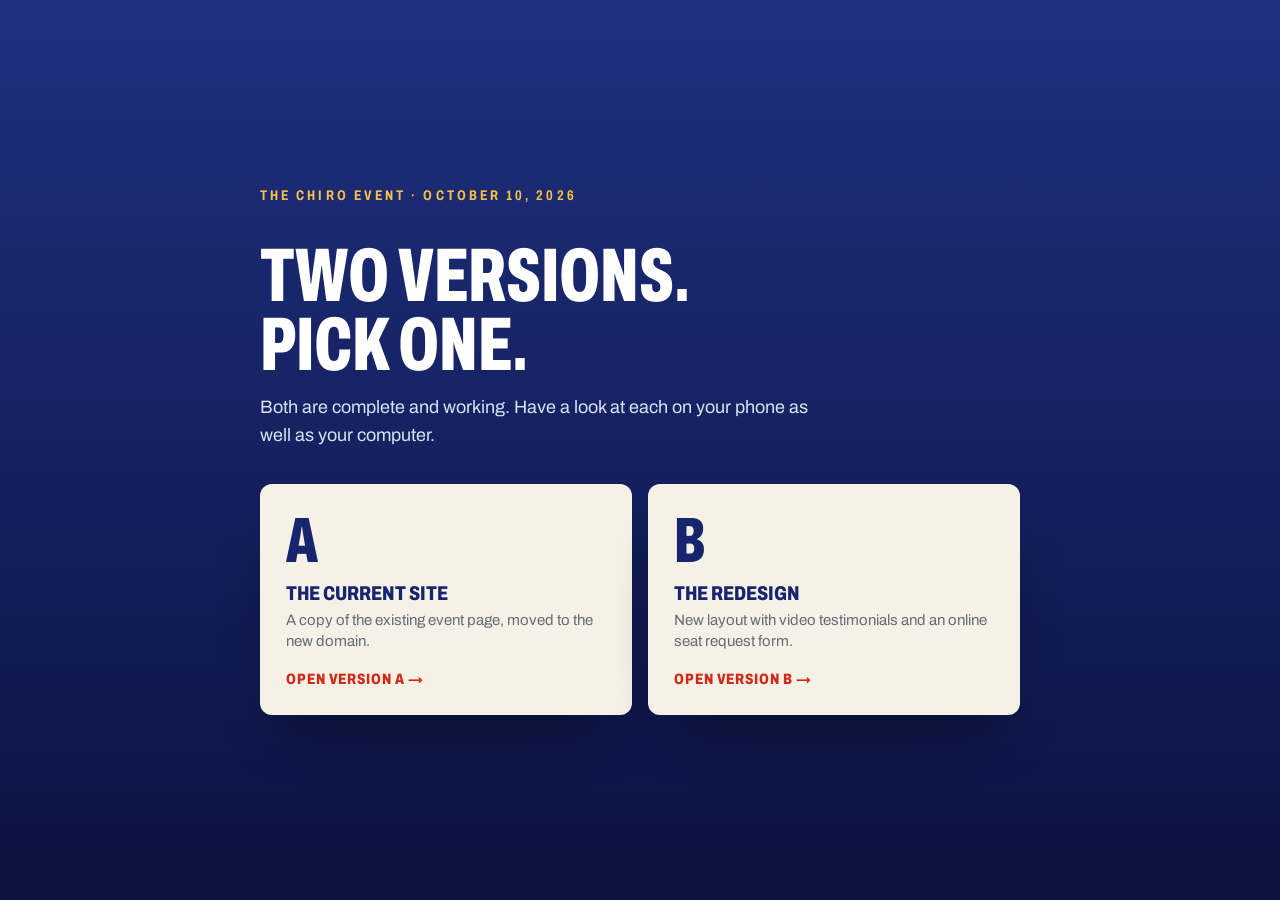
==== index.html @ ccac3042 "Add two review versions of The Chiro Event site a/ is a copy of the original event page, b/ is the r" ====
<!DOCTYPE html>
<html lang="en">
<head>
<meta charset="utf-8">
<meta name="viewport" content="width=device-width, initial-scale=1">
<meta name="robots" content="noindex, nofollow">
<title>The Chiro Event | Site review</title>
<link rel="icon" type="image/png" href="b/assets/favicon.png">
<link href="https://fonts.googleapis.com/css2?family=Archivo:wdth,wght@62..125,400..900&display=swap" rel="stylesheet">
<style>
*{box-sizing:border-box}
body{margin:0;min-height:100vh;display:flex;align-items:center;justify-content:center;padding:32px 20px;background:linear-gradient(180deg,#1E3080,#0C1240);color:#fff;font-family:"Archivo",Arial,sans-serif}
.box{width:100%;max-width:760px}
.k{font-stretch:75%;font-weight:700;font-size:14px;letter-spacing:.22em;text-transform:uppercase;color:#F7C244}
h1{font-stretch:62%;font-weight:800;font-size:clamp(44px,8vw,76px);text-transform:uppercase;line-height:.92;margin:14px 0 14px}
p{color:#D9E1F2;font-size:18px;line-height:1.55;margin:0 0 34px;max-width:560px}
.grid{display:grid;gap:16px;grid-template-columns:1fr}
@media (min-width:620px){.grid{grid-template-columns:1fr 1fr}}
a{display:block;text-decoration:none;color:#15171C;background:#F5F1E6;border-radius:12px;padding:28px 26px;transition:transform .2s ease,box-shadow .2s ease;box-shadow:0 30px 60px -30px rgba(0,0,0,.6)}
a:hover{transform:translateY(-3px)}
a b{display:block;font-stretch:62%;font-weight:800;font-size:64px;line-height:.9;color:#17256E}
a span{display:block;margin-top:12px;font-stretch:78%;font-weight:800;font-size:20px;text-transform:uppercase;color:#17256E}
a small{display:block;margin-top:6px;font-size:15px;color:#666B76;line-height:1.45}
a em{display:inline-block;margin-top:18px;font-style:normal;font-stretch:78%;font-weight:800;font-size:15px;letter-spacing:.06em;text-transform:uppercase;color:#D22A1A}
</style>
</head>
<body>
<div class="box">
<p class="k">The Chiro Event &middot; October 10, 2026</p>
<h1>Two versions.<br>Pick one.</h1>
<p>Both are complete and working. Have a look at each on your phone as well as your computer.</p>
<div class="grid">
<a href="a/"><b>A</b><span>The current site</span><small>A copy of the existing event page, moved to the new domain.</small><em>Open version A &rarr;</em></a>
<a href="b/"><b>B</b><span>The redesign</span><small>New layout with video testimonials and an online seat request form.</small><em>Open version B &rarr;</em></a>
</div>
</div>
</body>
</html>
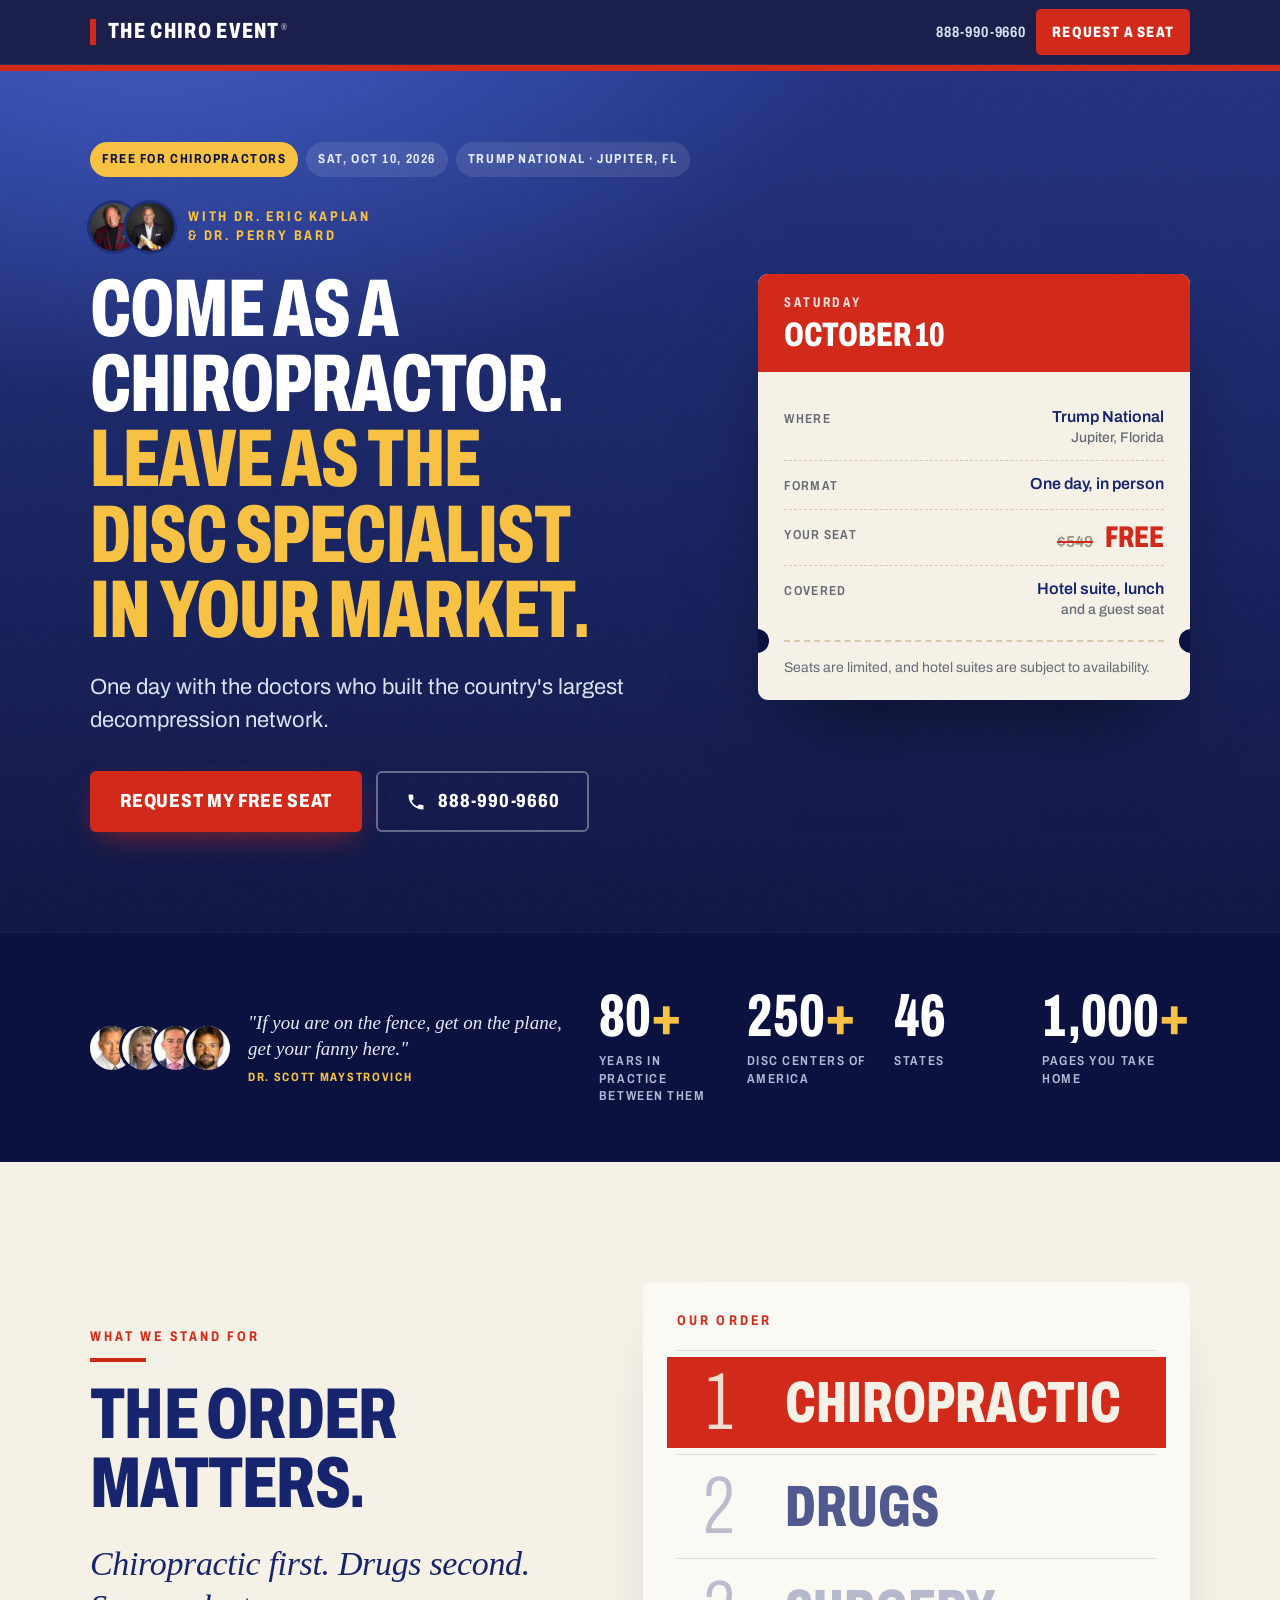
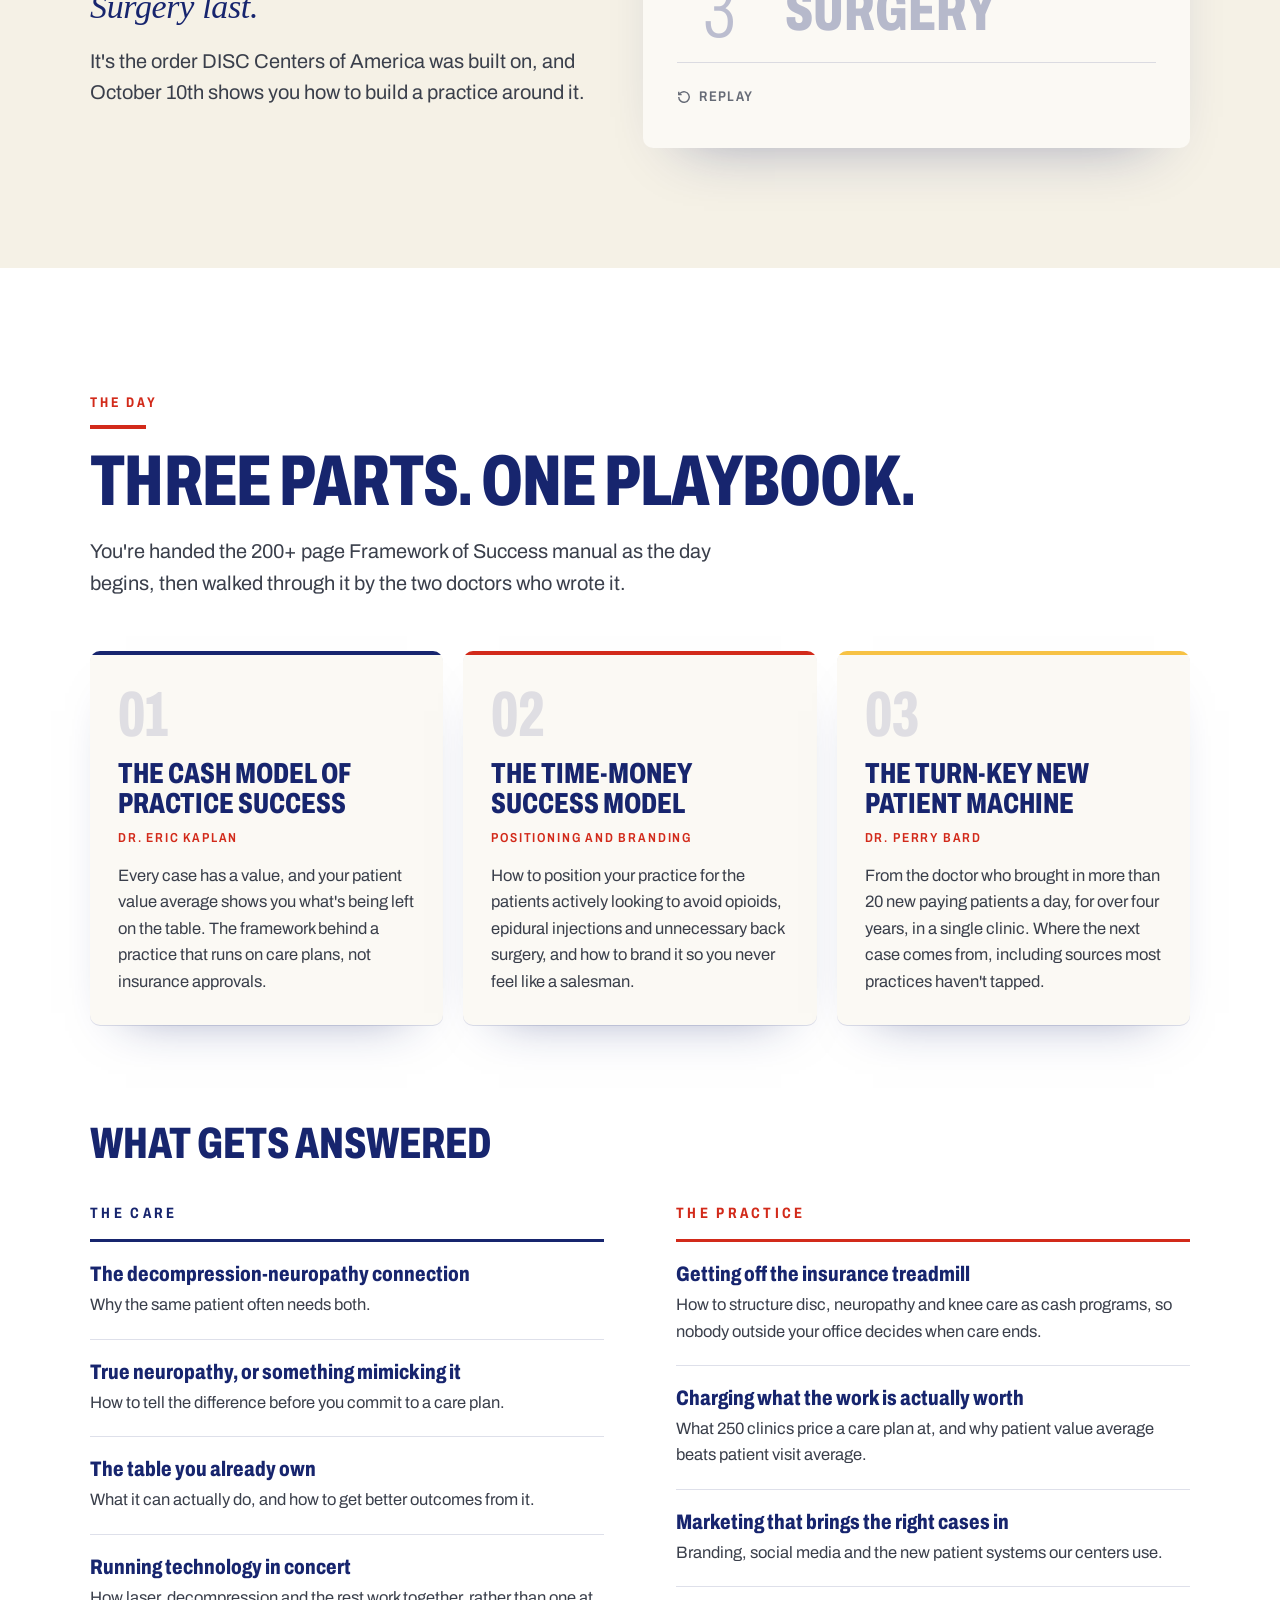
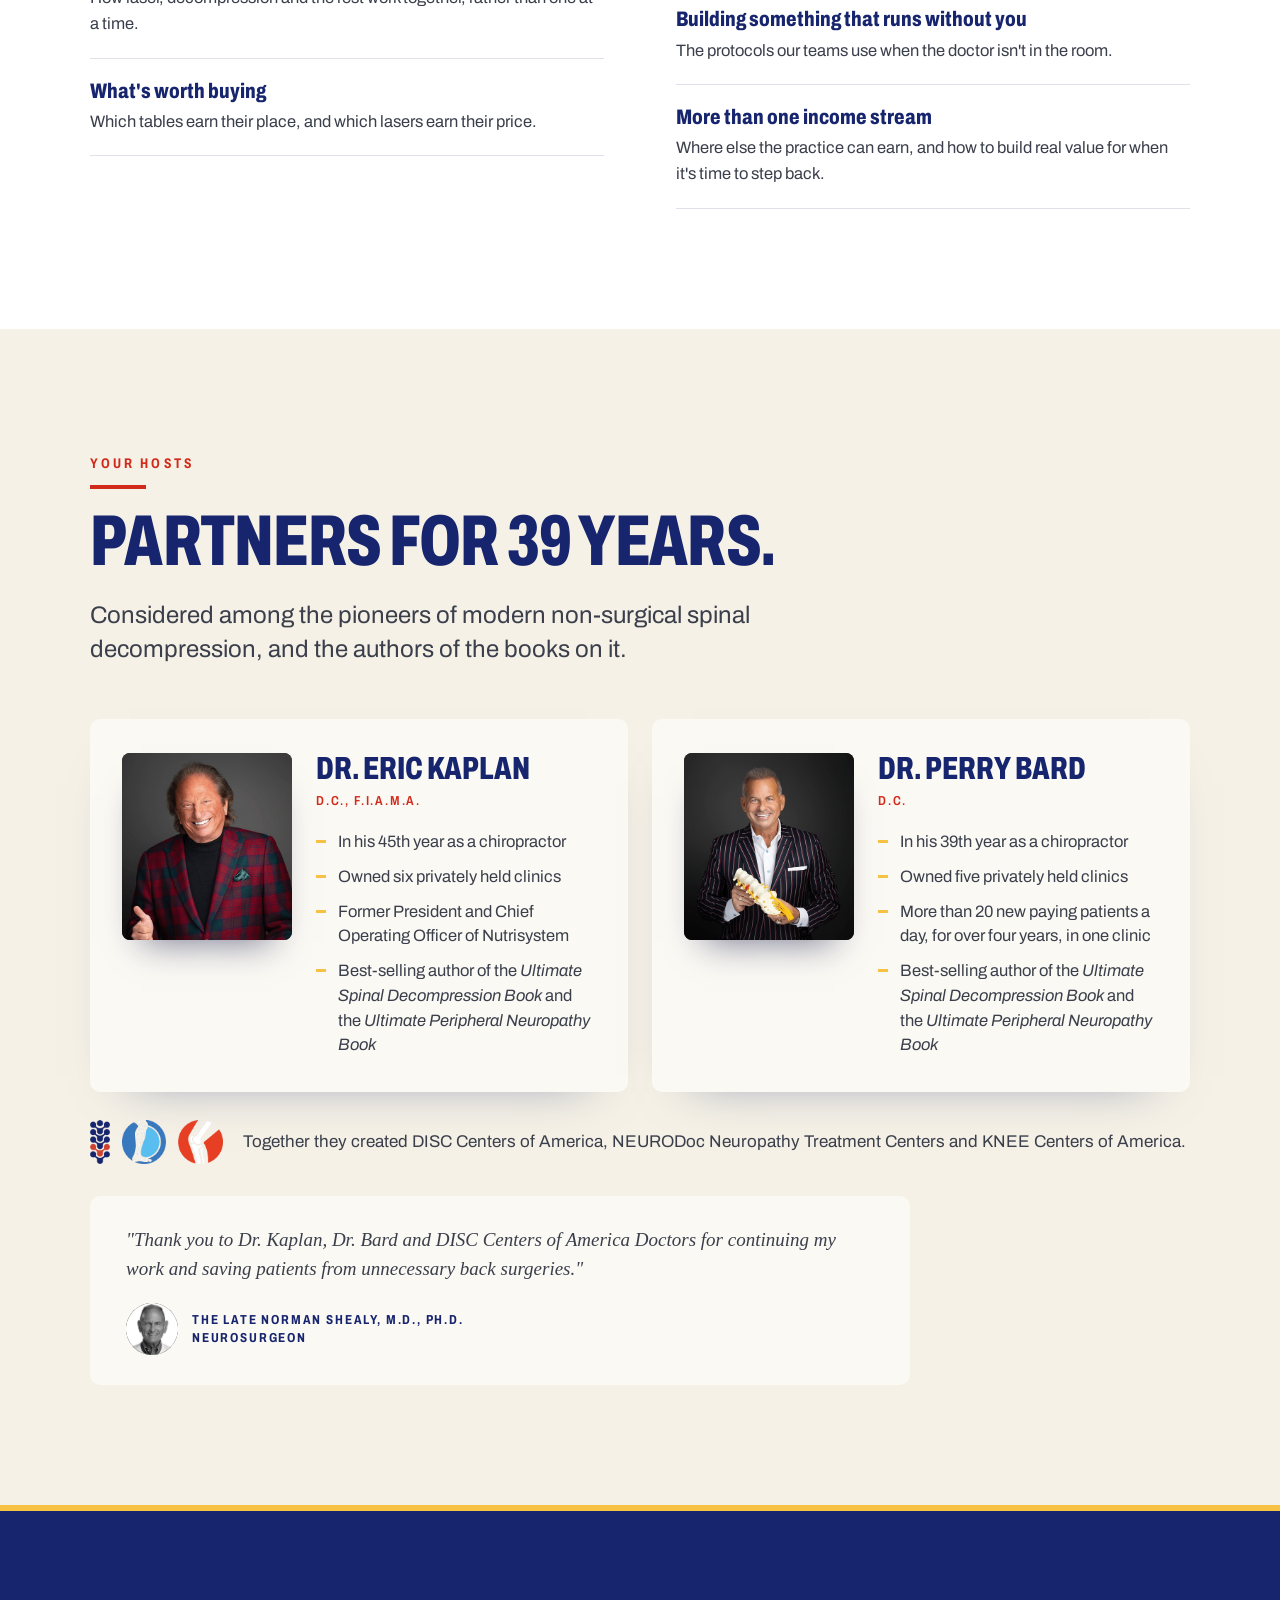
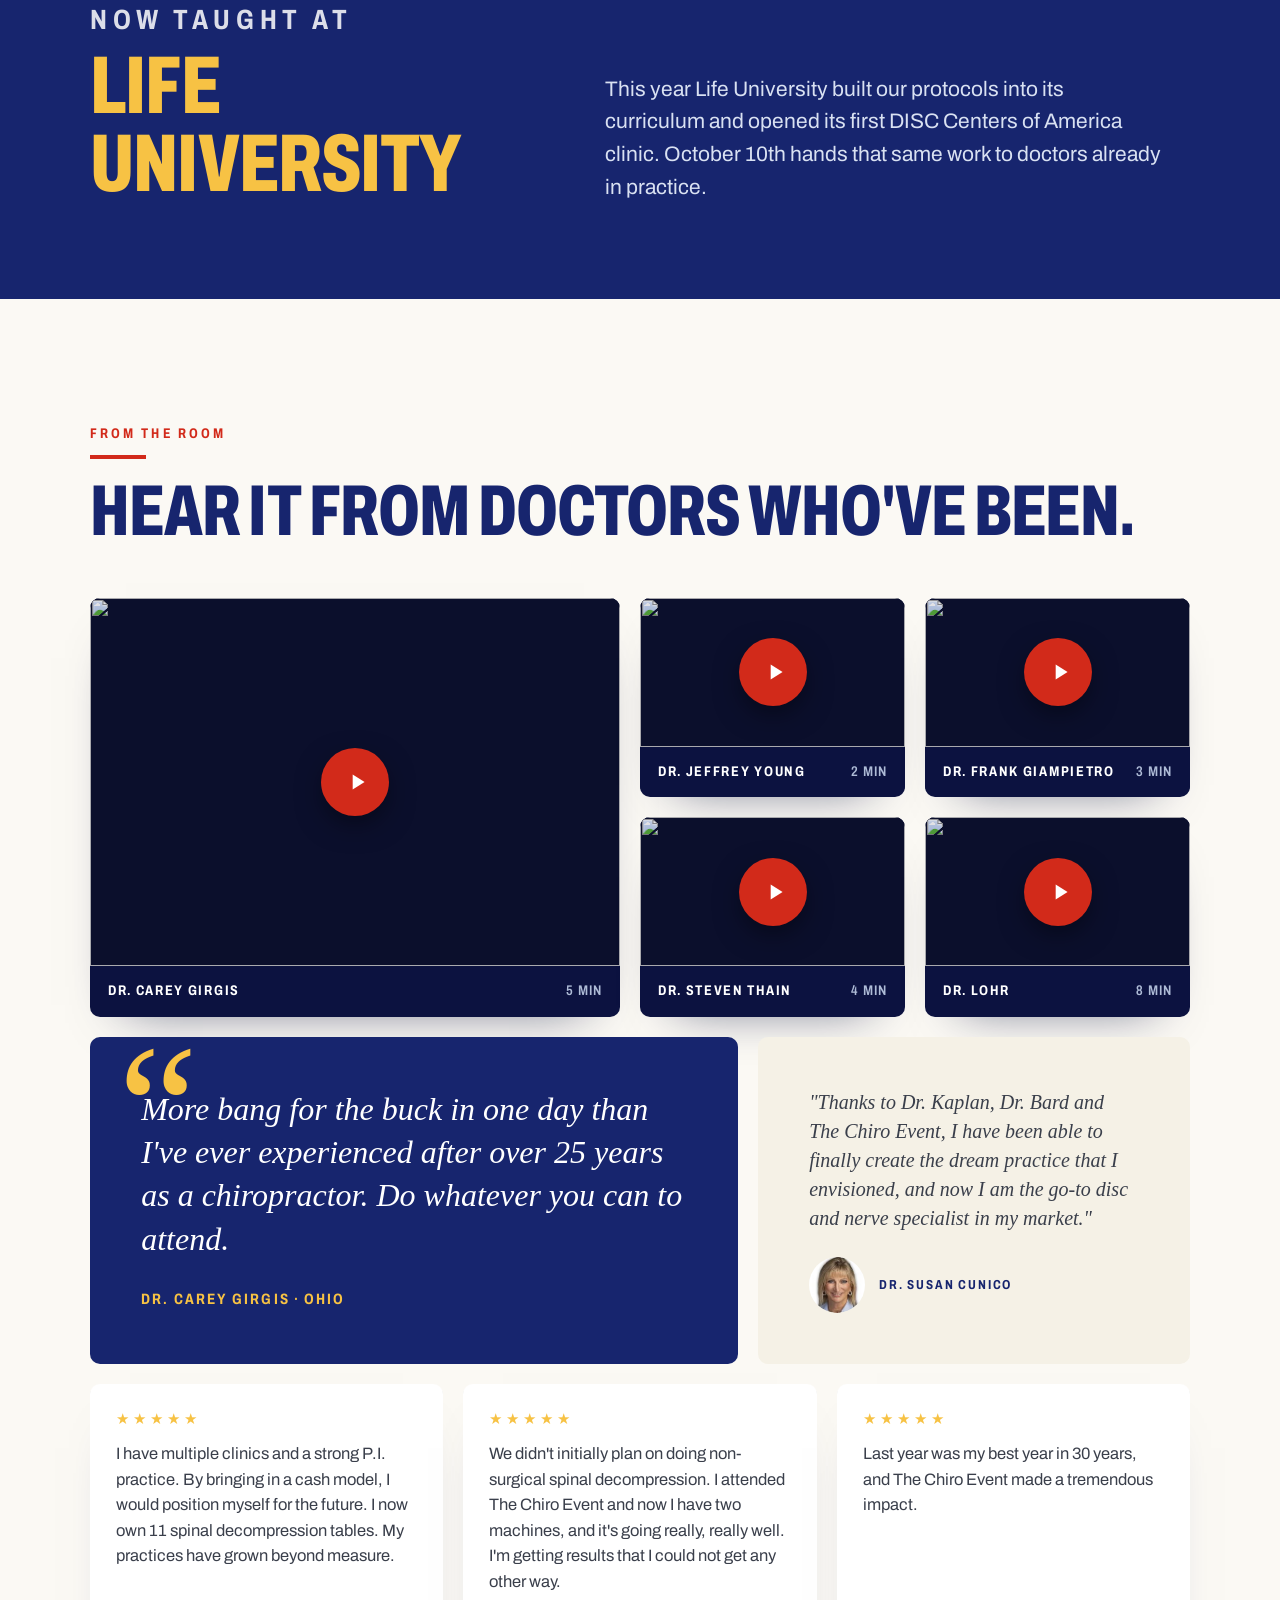
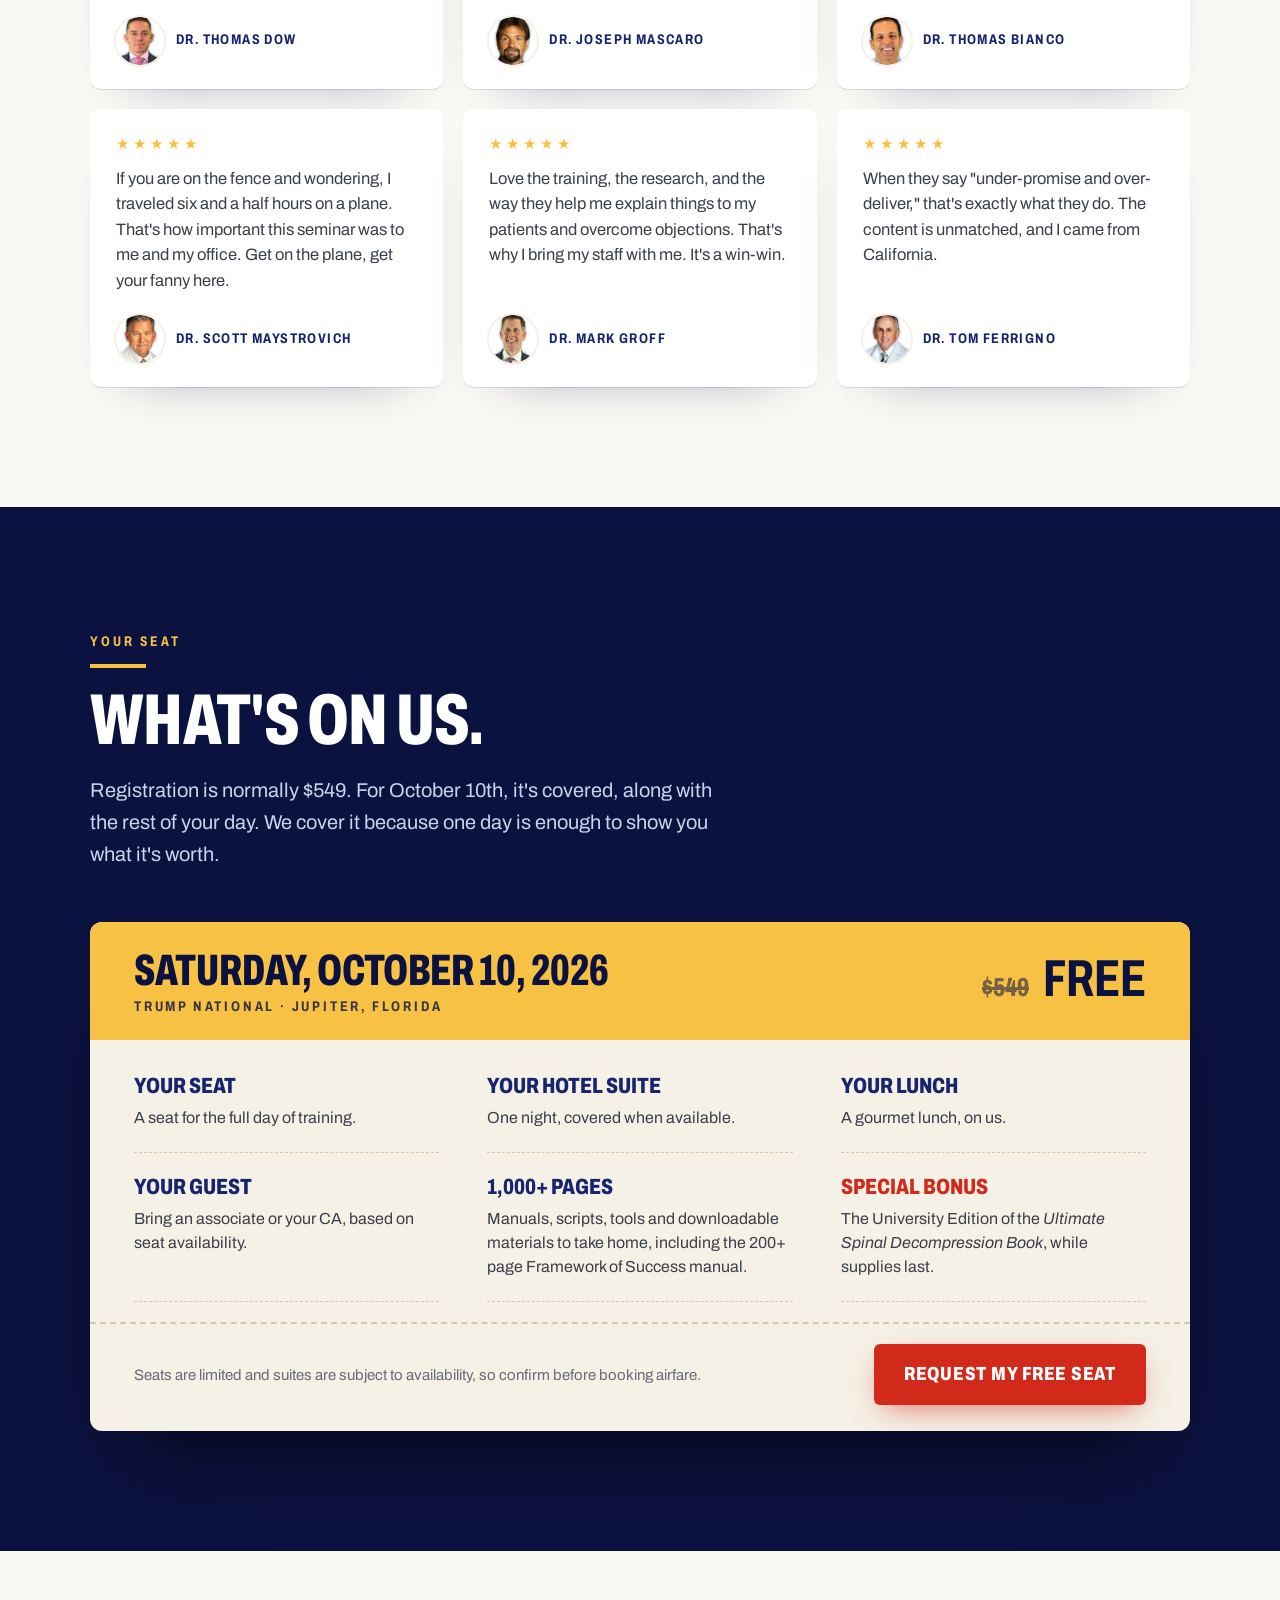
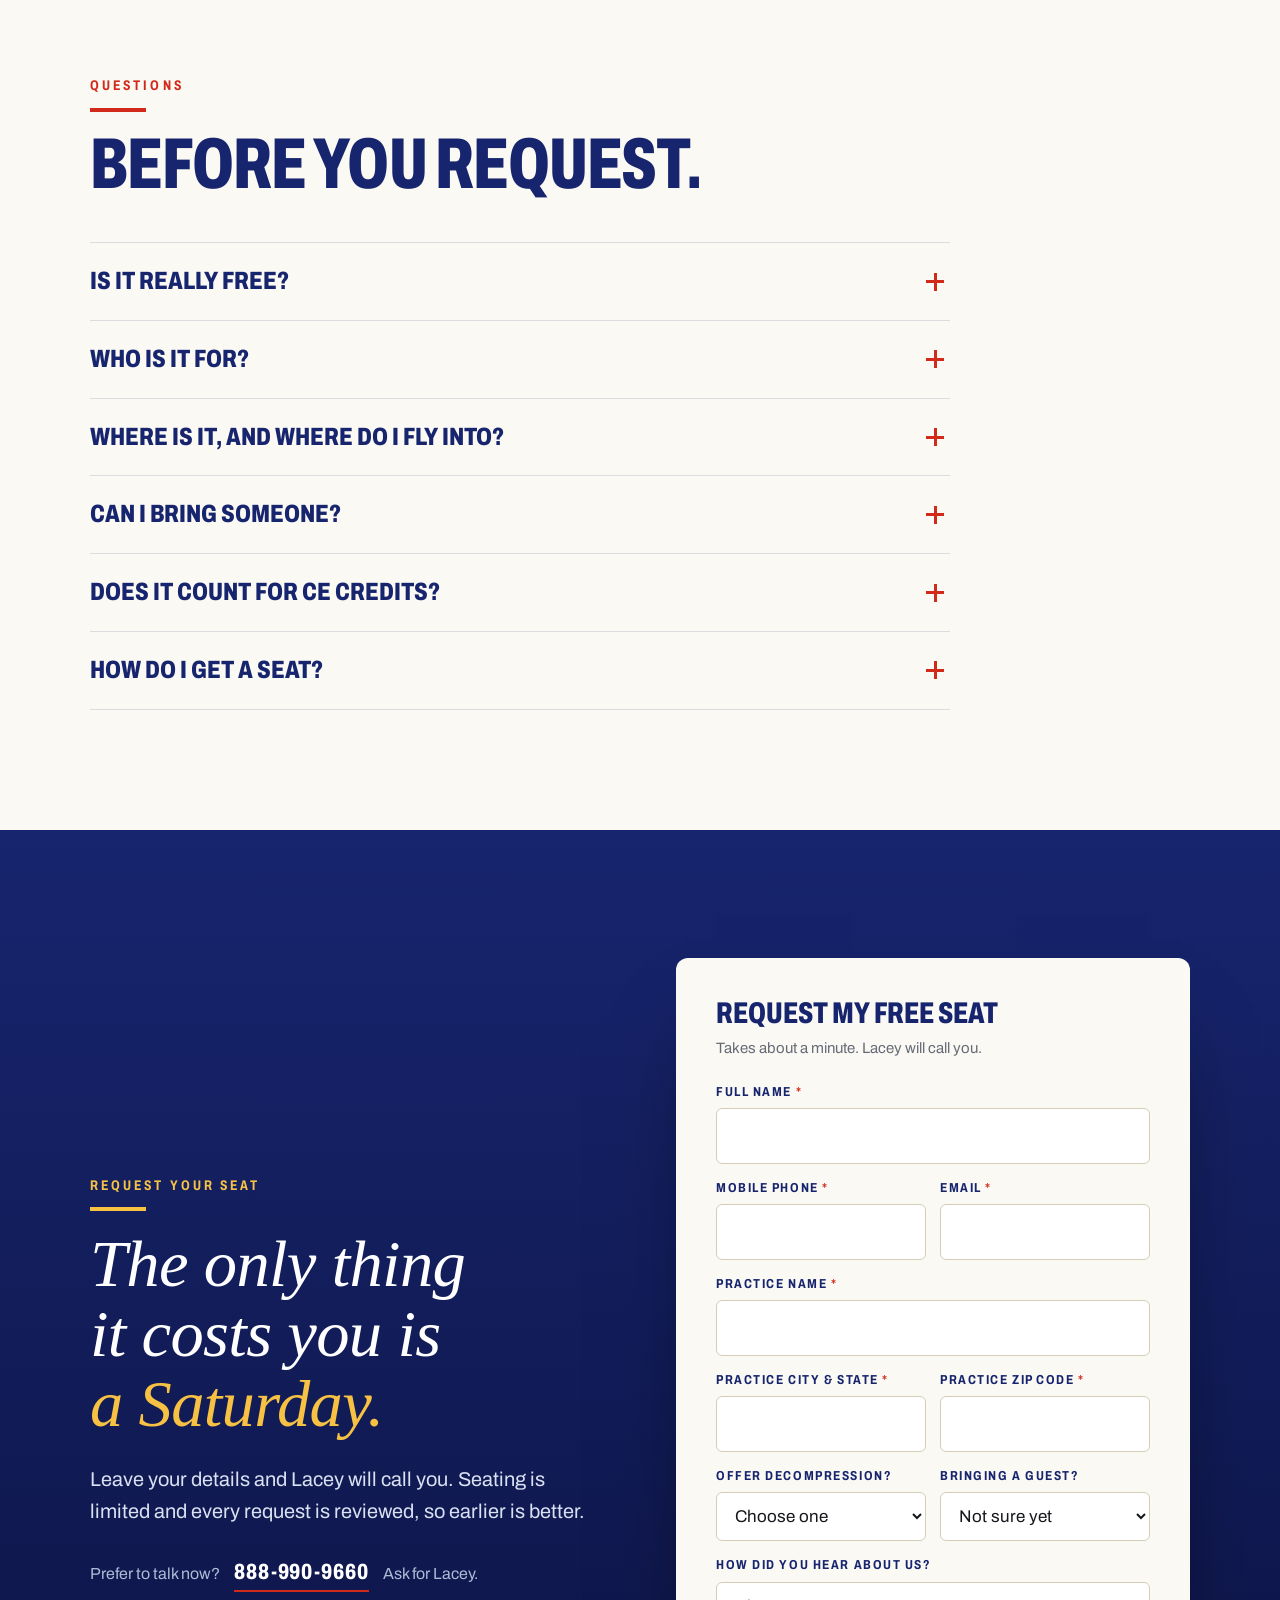
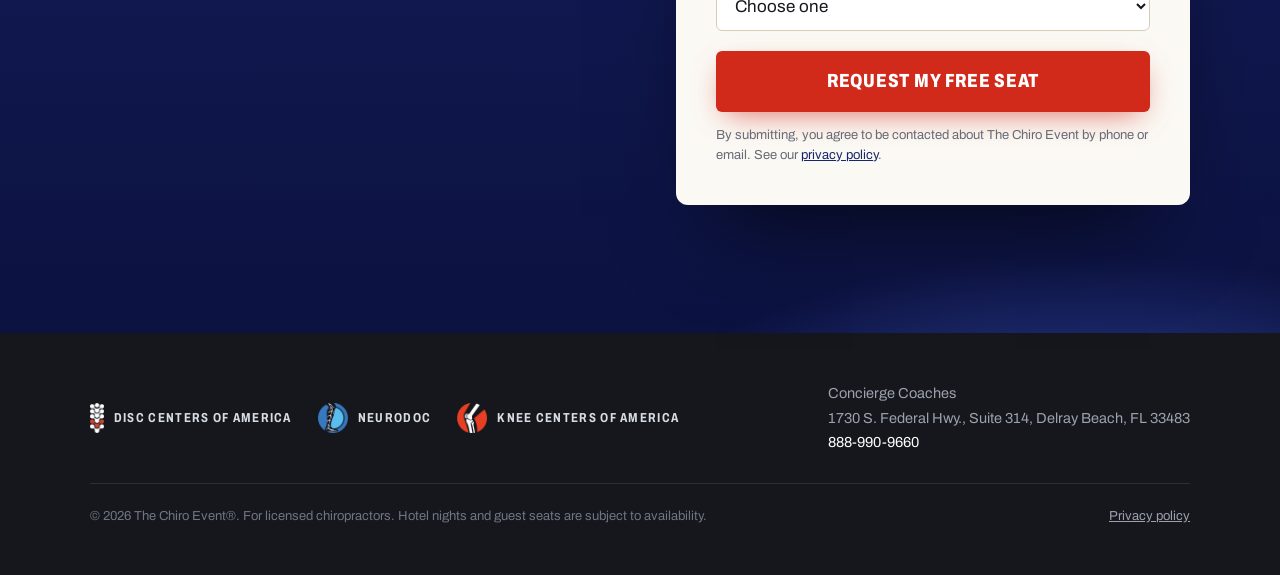
==== commit 6e9cc6be: "Launch version B at the root B chosen for thefreechiroevent.com. Removes the A/B chooser and the cop" ====
--- a/index.html
+++ b/index.html
@@ -2,37 +2,755 @@
 <html lang="en">
 <head>
 <meta charset="utf-8">
-<meta name="viewport" content="width=device-width, initial-scale=1">
-<meta name="robots" content="noindex, nofollow">
-<title>The Chiro Event | Site review</title>
-<link rel="icon" type="image/png" href="b/assets/favicon.png">
+<meta name="viewport" content="width=device-width, initial-scale=1, viewport-fit=cover">
+<title>The Chiro Event | Free One-Day Training for Chiropractors | October 10, 2026</title>
+<meta name="description" content="A free one-day training for chiropractors with Dr. Eric Kaplan and Dr. Perry Bard, the doctors who built the country's largest decompression network. Saturday, October 10, 2026, at Trump National in Jupiter, Florida. Seat, hotel suite and lunch covered.">
+<link rel="canonical" href="https://thefreechiroevent.com/">
+<meta name="theme-color" content="#17256E">
+<link rel="icon" type="image/png" href="assets/favicon.png">
+<link rel="apple-touch-icon" href="assets/apple-touch-icon.png">
+<meta property="og:type" content="website">
+<meta property="og:url" content="https://thefreechiroevent.com/">
+<meta property="og:title" content="The Chiro Event | Come as a chiropractor. Leave as the disc specialist in your market.">
+<meta property="og:description" content="A free one-day training with Dr. Eric Kaplan and Dr. Perry Bard. Saturday, October 10, 2026, at Trump National in Jupiter, Florida.">
+<meta property="og:image" content="https://thefreechiroevent.com/assets/og.jpg">
+<meta property="og:image:width" content="1200">
+<meta property="og:image:height" content="630">
+<meta name="twitter:card" content="summary_large_image">
+<script>(function(w,d,s,l,i){w[l]=w[l]||[];w[l].push({'gtm.start':new Date().getTime(),event:'gtm.js'});var f=d.getElementsByTagName(s)[0],j=d.createElement(s),dl=l!='dataLayer'?'&l='+l:'';j.async=true;j.src='https://www.googletagmanager.com/gtm.js?id='+i+dl;f.parentNode.insertBefore(j,f);})(window,document,'script','dataLayer','GTM-PWGPW53K');</script>
+<script>!function(f,b,e,v,n,t,s){if(f.fbq)return;n=f.fbq=function(){n.callMethod?n.callMethod.apply(n,arguments):n.queue.push(arguments)};if(!f._fbq)f._fbq=n;n.push=n;n.loaded=!0;n.version='2.0';n.queue=[];t=b.createElement(e);t.async=!0;t.src=v;s=b.getElementsByTagName(e)[0];s.parentNode.insertBefore(t,s)}(window,document,'script','https://connect.facebook.net/en_US/fbevents.js');fbq('init','715430022447219');fbq('track','PageView');</script>
+<link rel="preconnect" href="https://fonts.googleapis.com">
+<link rel="preconnect" href="https://fonts.gstatic.com" crossorigin>
 <link href="https://fonts.googleapis.com/css2?family=Archivo:wdth,wght@62..125,400..900&display=swap" rel="stylesheet">
+<script type="application/ld+json">
+{
+  "@context": "https://schema.org",
+  "@type": "EducationEvent",
+  "name": "The Chiro Event",
+  "description": "A free one-day training for chiropractors on disc, neuropathy and knee care, and the business of running a cash-based practice.",
+  "startDate": "2026-10-10",
+  "endDate": "2026-10-10",
+  "eventAttendanceMode": "https://schema.org/OfflineEventAttendanceMode",
+  "eventStatus": "https://schema.org/EventScheduled",
+  "isAccessibleForFree": true,
+  "location": {"@type": "Place", "name": "Trump National, Jupiter", "address": {"@type": "PostalAddress", "addressLocality": "Jupiter", "addressRegion": "FL", "addressCountry": "US"}},
+  "image": "https://thefreechiroevent.com/assets/og.jpg",
+  "performer": [{"@type": "Person", "name": "Dr. Eric Kaplan"}, {"@type": "Person", "name": "Dr. Perry Bard"}],
+  "organizer": {"@type": "Organization", "name": "Concierge Coaches", "telephone": "+1-888-990-9660", "url": "https://thefreechiroevent.com/"},
+  "offers": {"@type": "Offer", "price": "0", "priceCurrency": "USD", "availability": "https://schema.org/LimitedAvailability", "url": "https://thefreechiroevent.com/#reserve"}
+}
+</script>
 <style>
+:root{
+  --navy:#17256E; --navy-2:#1E3080; --navy-dp:#0C1240; --red:#D22A1A; --red-dp:#A81F12;
+  --gold:#F7C244; --cream:#F5F1E6; --paper:#FBF9F4; --ink:#15171C; --ink-2:#3A3F4B; --mute:#666B76;
+  --line:rgba(23,37,110,.14); --maxw:1180px; --gut:clamp(20px,4vw,40px);
+  --cond:"Archivo",Arial Narrow,Arial,sans-serif; --serif:Georgia,"Times New Roman",serif;
+}
 *{box-sizing:border-box}
-body{margin:0;min-height:100vh;display:flex;align-items:center;justify-content:center;padding:32px 20px;background:linear-gradient(180deg,#1E3080,#0C1240);color:#fff;font-family:"Archivo",Arial,sans-serif}
-.box{width:100%;max-width:760px}
-.k{font-stretch:75%;font-weight:700;font-size:14px;letter-spacing:.22em;text-transform:uppercase;color:#F7C244}
-h1{font-stretch:62%;font-weight:800;font-size:clamp(44px,8vw,76px);text-transform:uppercase;line-height:.92;margin:14px 0 14px}
-p{color:#D9E1F2;font-size:18px;line-height:1.55;margin:0 0 34px;max-width:560px}
-.grid{display:grid;gap:16px;grid-template-columns:1fr}
-@media (min-width:620px){.grid{grid-template-columns:1fr 1fr}}
-a{display:block;text-decoration:none;color:#15171C;background:#F5F1E6;border-radius:12px;padding:28px 26px;transition:transform .2s ease,box-shadow .2s ease;box-shadow:0 30px 60px -30px rgba(0,0,0,.6)}
-a:hover{transform:translateY(-3px)}
-a b{display:block;font-stretch:62%;font-weight:800;font-size:64px;line-height:.9;color:#17256E}
-a span{display:block;margin-top:12px;font-stretch:78%;font-weight:800;font-size:20px;text-transform:uppercase;color:#17256E}
-a small{display:block;margin-top:6px;font-size:15px;color:#666B76;line-height:1.45}
-a em{display:inline-block;margin-top:18px;font-style:normal;font-stretch:78%;font-weight:800;font-size:15px;letter-spacing:.06em;text-transform:uppercase;color:#D22A1A}
+html{scroll-behavior:smooth;-webkit-text-size-adjust:100%}
+body{margin:0;background:var(--paper);color:var(--ink);font-family:var(--cond);font-stretch:100%;font-size:17px;line-height:1.6;-webkit-font-smoothing:antialiased;text-rendering:optimizeLegibility}
+img{max-width:100%;display:block}
+a{color:inherit}
+h1,h2,h3,p{margin:0}
+h1,h2,h3{text-wrap:balance}
+[id]{scroll-margin-top:76px}
+.wrap{max-width:var(--maxw);margin:0 auto;padding:0 var(--gut)}
+.cond{font-stretch:68%;font-weight:800;letter-spacing:-.01em;text-transform:uppercase;line-height:.95}
+.serif{font-family:var(--serif);font-style:italic;font-weight:400;text-transform:none;letter-spacing:-.01em}
+.eyebrow{font-stretch:75%;font-weight:700;font-size:14px;letter-spacing:.22em;text-transform:uppercase;color:var(--red);display:inline-flex;flex-direction:column;gap:10px}
+.eyebrow::after{content:"";width:56px;height:4px;background:currentColor}
+.eyebrow.gold{color:var(--gold)}
+.sec{padding:clamp(72px,10vw,120px) 0}
+.sec-h{font-size:clamp(40px,6vw,72px);color:var(--navy);margin-top:18px}
+.lede{font-size:clamp(18px,1.7vw,20px);color:var(--ink-2);max-width:640px;margin-top:20px}
+
+.btn{display:inline-flex;align-items:center;justify-content:center;gap:12px;text-decoration:none;font-family:var(--cond);font-stretch:78%;font-weight:800;font-size:19px;letter-spacing:.04em;text-transform:uppercase;padding:20px 30px;border-radius:6px;transition:transform .2s ease,background-color .2s ease,box-shadow .2s ease;cursor:pointer;border:0;line-height:1.1}
+.btn-red{background:var(--red);color:#fff;box-shadow:0 10px 30px -10px rgba(210,42,26,.7)}
+.btn-red:hover{background:var(--red-dp);transform:translateY(-2px)}
+.btn-ghost{color:#fff;box-shadow:inset 0 0 0 2px rgba(255,255,255,.35);background:transparent}
+.btn-ghost:hover{box-shadow:inset 0 0 0 2px #fff}
+.btn svg{width:20px;height:20px;flex:none}
+
+.top{position:sticky;top:0;z-index:40;background:rgba(12,18,64,.94);backdrop-filter:saturate(1.4) blur(10px);-webkit-backdrop-filter:saturate(1.4) blur(10px);border-bottom:1px solid rgba(255,255,255,.08)}
+.top .wrap{display:flex;align-items:center;justify-content:space-between;height:64px;gap:12px}
+.mark{display:flex;align-items:center;gap:12px;text-decoration:none;color:#fff;font-stretch:70%;font-weight:800;font-size:22px;letter-spacing:.06em;white-space:nowrap}
+.mark sup{font-size:10px;font-weight:600;opacity:.7;margin-left:1px;vertical-align:super}
+.mark .bar{width:6px;height:26px;background:var(--red)}
+.top-actions{display:flex;align-items:center;gap:10px}
+.top-tel{display:none;align-items:center;gap:8px;text-decoration:none;color:#D9E1F2;font-stretch:78%;font-weight:700;font-size:15px;letter-spacing:.06em}
+.top-tel:hover{color:#fff}
+@media (min-width:760px){.top-tel{display:inline-flex}}
+.top-cta{text-decoration:none;color:#fff;background:var(--red);font-stretch:75%;font-weight:800;font-size:15px;letter-spacing:.08em;text-transform:uppercase;padding:11px 16px;border-radius:5px;white-space:nowrap}
+.top-cta:hover{background:var(--red-dp)}
+
+.hero{position:relative;overflow:hidden;background:radial-gradient(1200px 700px at 12% -10%,#3E5BC8 0,rgba(62,91,200,0) 60%),linear-gradient(180deg,var(--navy-2),var(--navy-dp));color:#fff;padding:clamp(40px,6vw,88px) 0 clamp(56px,8vw,100px)}
+.hero::before{content:"";position:absolute;inset:0;opacity:.07;background-image:url("data:image/svg+xml,%3Csvg xmlns='http://www.w3.org/2000/svg' width='180' height='180'%3E%3Cfilter id='n'%3E%3CfeTurbulence type='fractalNoise' baseFrequency='.9' numOctaves='2' stitchTiles='stitch'/%3E%3C/filter%3E%3Crect width='100%25' height='100%25' filter='url(%23n)'/%3E%3C/svg%3E");pointer-events:none}
+.hero::after{content:"";position:absolute;left:0;right:0;top:0;height:6px;background:var(--red)}
+.hero .wrap{position:relative;display:grid;gap:clamp(36px,5vw,64px);grid-template-columns:1fr}
+@media (min-width:980px){.hero .wrap{grid-template-columns:1.4fr 1fr;align-items:center}}
+.chips{display:flex;flex-wrap:wrap;gap:8px}
+.chip{font-stretch:78%;font-weight:700;font-size:13px;letter-spacing:.12em;text-transform:uppercase;padding:7px 12px;border-radius:999px;background:rgba(255,255,255,.1);color:#E6ECF8;white-space:nowrap}
+.chip.free{background:var(--gold);color:var(--navy-dp)}
+.hosts{display:flex;align-items:center;gap:14px;margin-top:26px}
+.hosts .faces{display:flex}
+.hosts .faces img{width:48px;height:48px;border-radius:50%;object-fit:cover;object-position:50% 12%;box-shadow:0 0 0 3px var(--navy-2);background:#2B2E35}
+.hosts .faces img+img{margin-left:-12px}
+.hosts span{font-stretch:75%;font-weight:700;font-size:14px;letter-spacing:.2em;text-transform:uppercase;color:var(--gold);line-height:1.35}
+.hero h1{font-size:clamp(44px,6.4vw,86px);margin-top:20px;line-height:.92;font-stretch:62%}
+.hero h1 .gold{color:var(--gold);display:block}
+.hero .sub{font-size:clamp(18px,1.9vw,22px);line-height:1.5;color:#D9E1F2;max-width:560px;margin-top:24px}
+.hero .ctas{display:flex;flex-wrap:wrap;gap:14px;margin-top:34px}
+.hero .ctas .btn{flex:1 1 100%}
+@media (min-width:560px){.hero .ctas .btn{flex:0 0 auto}}
+
+.ticket{position:relative;background:var(--cream);color:var(--ink);border-radius:10px;box-shadow:0 40px 80px -30px rgba(0,0,0,.6);overflow:hidden}
+.ticket .band{background:var(--red);color:#fff;padding:22px 26px 20px;display:flex;justify-content:space-between;align-items:flex-end;gap:12px}
+.ticket .band .d{font-stretch:68%;font-weight:800;font-size:34px;line-height:1;text-transform:uppercase}
+.ticket .band .d span{display:block;font-size:14px;letter-spacing:.2em;font-weight:700;opacity:.85;margin-bottom:8px}
+.ticket .band .cd{text-align:right;font-stretch:75%;font-weight:700;font-size:13px;letter-spacing:.14em;text-transform:uppercase;line-height:1.3;white-space:nowrap}
+.ticket .band .cd b{display:block;font-size:34px;letter-spacing:0;font-weight:800;font-stretch:68%;line-height:1}
+.ticket .body{padding:22px 26px 8px;margin:0}
+.ticket .row{display:flex;justify-content:space-between;gap:16px;padding:12px 0;border-bottom:1px dashed #D5C9A8;font-size:16px}
+.ticket .row:last-child{border-bottom:0}
+.ticket .row dt{color:var(--mute);font-stretch:80%;font-weight:600;text-transform:uppercase;letter-spacing:.1em;font-size:13px;padding-top:3px}
+.ticket .row dd{margin:0;text-align:right;font-weight:600;color:var(--navy);line-height:1.4}
+.ticket .row dd small{display:block;font-weight:500;color:var(--mute);font-size:14px}
+.ticket .price{display:flex;align-items:baseline;justify-content:flex-end;gap:12px}
+.ticket .price s{color:#9A9486;font-weight:600;text-decoration-thickness:2px;text-decoration-color:var(--red)}
+.ticket .price strong{font-stretch:68%;font-weight:800;font-size:30px;text-transform:uppercase;color:var(--red);line-height:1}
+.ticket .perf{position:relative;height:0;border-top:2px dashed #D5C9A8;margin:0 26px}
+.ticket .perf::before,.ticket .perf::after{content:"";position:absolute;top:-13px;width:24px;height:24px;border-radius:50%;background:var(--navy-dp)}
+.ticket .perf::before{left:-39px}.ticket .perf::after{right:-39px}
+.ticket .foot{padding:16px 26px 22px;font-size:14px;color:var(--mute);line-height:1.45}
+
+.proofbar{background:var(--navy-dp);color:#fff;padding:clamp(40px,5vw,56px) 0;border-top:1px solid rgba(255,255,255,.06)}
+.proofbar .wrap{display:grid;gap:36px;grid-template-columns:1fr;align-items:center}
+@media (min-width:980px){.proofbar .wrap{grid-template-columns:1fr 1.25fr}}
+.pb-q{display:flex;align-items:center;gap:18px}
+.pb-q .faces{display:flex;flex:none}
+.pb-q .faces img{width:44px;height:44px;border-radius:50%;object-fit:cover;box-shadow:0 0 0 3px var(--navy-dp);background:#fff}
+.pb-q .faces img+img{margin-left:-12px}
+.pb-q p{font-family:var(--serif);font-style:italic;font-size:19px;line-height:1.4;color:#E6ECF8}
+.pb-q p span{display:block;margin-top:6px;font-family:var(--cond);font-style:normal;font-stretch:78%;font-weight:700;font-size:12px;letter-spacing:.14em;text-transform:uppercase;color:var(--gold)}
+.pb-stats{display:grid;grid-template-columns:repeat(2,1fr);gap:22px 20px}
+@media (min-width:640px){.pb-stats{grid-template-columns:repeat(4,1fr)}}
+.stat .v{font-stretch:62%;font-weight:800;font-size:clamp(44px,5vw,60px);line-height:.9;color:#fff;font-variant-numeric:tabular-nums}
+.stat .v em{font-style:normal;color:var(--gold)}
+.stat .k{margin-top:10px;font-stretch:80%;font-weight:600;font-size:13px;letter-spacing:.12em;text-transform:uppercase;color:#AEBBD6;line-height:1.35}
+
+.order{background:var(--cream)}
+.order .wrap{display:grid;gap:56px;grid-template-columns:1fr}
+@media (min-width:980px){.order .wrap{grid-template-columns:1fr 1.1fr;align-items:center}}
+.order .motto{font-size:clamp(26px,2.8vw,34px);line-height:1.25;color:var(--navy);margin-top:26px;max-width:520px}
+.order .after{font-size:clamp(18px,1.7vw,20px);line-height:1.55;color:var(--ink-2);margin-top:18px;max-width:500px}
+.rank{--rh:clamp(76px,9vw,104px);background:var(--paper);border-radius:10px;padding:28px clamp(18px,3vw,34px) 34px;box-shadow:0 30px 60px -40px rgba(23,37,110,.45)}
+.rank-lbl{position:relative;height:22px;font-stretch:75%;font-weight:700;font-size:14px;letter-spacing:.22em;text-transform:uppercase;color:var(--red)}
+.rank-lbl span{position:absolute;left:0;top:0;transition:opacity .35s ease,transform .45s cubic-bezier(.2,.8,.2,1)}
+.rank-lbl .b{opacity:0;transform:translateY(14px)}
+.rank.sorted .rank-lbl .a{opacity:0;transform:translateY(-14px)}
+.rank.sorted .rank-lbl .b{opacity:1;transform:none}
+.rank-list{position:relative;height:calc(var(--rh) * 3);margin-top:18px;border-top:1px solid var(--line)}
+.rank-list .slot{position:absolute;left:0;right:0;height:var(--rh);border-bottom:1px solid var(--line);display:flex;align-items:center}
+.rank-list .slot:nth-child(1){top:0}.rank-list .slot:nth-child(2){top:var(--rh)}.rank-list .slot:nth-child(3){top:calc(var(--rh)*2)}
+.rank-list .n{width:clamp(56px,7vw,84px);font-stretch:62%;font-weight:300;font-size:calc(var(--rh)*.78);color:rgba(23,37,110,.28);line-height:1;text-align:center;position:relative;z-index:2;transition:color .3s ease .15s}
+.rank-list .hl{position:absolute;inset:6px -10px;background:var(--red);transform:scaleX(0);transform-origin:left;transition:transform .5s cubic-bezier(.7,0,.2,1)}
+.rank.sorted .hl{transform:scaleX(1);transition-delay:1.15s}
+.rank.sorted .slot:first-child .n{color:rgba(245,241,230,.9);transition-delay:1.3s}
+.rank-list .w{position:absolute;left:clamp(72px,9vw,108px);top:0;height:var(--rh);display:flex;align-items:center;font-stretch:66%;font-weight:800;font-size:calc(var(--rh)*.56);text-transform:uppercase;color:var(--navy);line-height:1;z-index:3;white-space:nowrap}
+.w.chiro{transform:translateY(calc(var(--rh)*2))}
+.w.drugs{transform:translateY(var(--rh))}
+.rank.sorted .w.surgery{animation:surgery 1.2s cubic-bezier(.6,0,.2,1) forwards}
+.rank.sorted .w.chiro{animation:chiro 1.2s cubic-bezier(.7,0,.2,1) forwards;color:var(--cream);transition:color .2s ease 1.6s}
+.rank.sorted .w.drugs{animation:drugs 1.2s ease forwards}
+@keyframes surgery{0%{transform:translate(0,0);opacity:1}35%{transform:translate(110%,0);opacity:0}60%{transform:translate(70%,calc(var(--rh)*2));opacity:0}100%{transform:translate(0,calc(var(--rh)*2));opacity:.3}}
+@keyframes chiro{0%,15%{transform:translateY(calc(var(--rh)*2))}100%{transform:translateY(0)}}
+@keyframes drugs{0%{transform:translateY(var(--rh));opacity:1}45%{opacity:.15}100%{transform:translateY(var(--rh));opacity:.75}}
+.rank .replay{margin-top:18px;background:none;border:0;padding:6px 0;font:inherit;font-stretch:80%;font-weight:600;font-size:14px;letter-spacing:.1em;text-transform:uppercase;color:var(--mute);cursor:pointer;display:inline-flex;gap:8px;align-items:center}
+.rank .replay:hover{color:var(--navy)}
+
+.day{background:#fff}
+.day .cards{display:grid;gap:20px;margin-top:52px;grid-template-columns:1fr}
+@media (min-width:900px){.day .cards{grid-template-columns:repeat(3,1fr)}}
+.card{background:var(--paper);border-radius:10px;padding:32px 28px 30px;box-shadow:0 1px 0 var(--line),0 24px 50px -36px rgba(23,37,110,.5);position:relative;overflow:hidden}
+.card::before{content:"";position:absolute;left:0;top:0;right:0;height:4px;background:var(--navy)}
+.card:nth-child(2)::before{background:var(--red)}
+.card:nth-child(3)::before{background:var(--gold)}
+.card .no{font-stretch:62%;font-weight:800;font-size:64px;line-height:1;color:rgba(23,37,110,.12)}
+.card h3{font-stretch:70%;font-weight:800;font-size:29px;line-height:1.02;text-transform:uppercase;color:var(--navy);margin-top:12px}
+.card .by{margin-top:10px;font-stretch:80%;font-weight:600;font-size:13px;letter-spacing:.14em;text-transform:uppercase;color:var(--red)}
+.card p{margin-top:14px;color:var(--ink-2);font-size:16.5px}
+.sub-h{margin-top:clamp(64px,8vw,96px);font-stretch:70%;font-weight:800;font-size:clamp(30px,3.6vw,44px);text-transform:uppercase;color:var(--navy);line-height:1}
+.cols{display:grid;gap:44px;margin-top:36px;grid-template-columns:1fr}
+@media (min-width:900px){.cols{grid-template-columns:1fr 1fr;gap:72px}}
+.col h3{font-stretch:75%;font-weight:700;font-size:15px;letter-spacing:.22em;color:var(--navy);text-transform:uppercase;padding-bottom:14px;border-bottom:3px solid var(--navy)}
+.col.biz h3{color:var(--red);border-color:var(--red)}
+.col ul{list-style:none;margin:0;padding:0}
+.col li{padding:20px 0;border-bottom:1px solid var(--line)}
+.col li b{display:block;font-stretch:78%;font-weight:800;font-size:21px;line-height:1.15;color:var(--navy)}
+.col li span{display:block;margin-top:6px;color:var(--ink-2);font-size:16.5px}
+
+.docs{background:var(--cream)}
+.docs .pioneer{font-size:clamp(20px,2vw,24px);color:var(--ink-2);margin-top:22px;max-width:680px;line-height:1.45}
+.docs .grid{display:grid;gap:24px;margin-top:52px;grid-template-columns:1fr}
+@media (min-width:900px){.docs .grid{grid-template-columns:1fr 1fr}}
+.doc{background:var(--paper);border-radius:10px;padding:30px 26px;display:grid;grid-template-columns:1fr;gap:20px;align-items:start;box-shadow:0 24px 50px -40px rgba(23,37,110,.55)}
+@media (min-width:560px){.doc{grid-template-columns:auto 1fr;gap:24px;padding:34px 32px}}
+.doc .ph{width:min(200px,62%);aspect-ratio:480/528;border-radius:8px;overflow:hidden;background:#2B2E35;box-shadow:0 22px 34px -20px rgba(12,18,64,.55)}
+@media (min-width:560px){.doc .ph{width:170px}}
+.doc .ph img{width:100%;height:100%;object-fit:cover;object-position:50% 18%}
+.doc h3{font-stretch:70%;font-weight:800;font-size:32px;text-transform:uppercase;color:var(--navy);line-height:1}
+.doc .cred{margin-top:6px;font-stretch:80%;font-weight:600;font-size:13px;letter-spacing:.14em;text-transform:uppercase;color:var(--red)}
+.doc ul{margin:18px 0 0;padding:0;list-style:none}
+.doc li{position:relative;padding-left:22px;margin-top:10px;color:var(--ink-2);font-size:16.5px;line-height:1.5}
+.doc li::before{content:"";position:absolute;left:0;top:.62em;width:10px;height:3px;background:var(--gold)}
+.docs .together{margin-top:28px;display:flex;align-items:center;gap:20px;flex-wrap:wrap;font-size:17px;color:var(--ink-2)}
+.docs .together .icons{display:flex;gap:12px}
+.docs .together .icons img{height:44px;width:auto}
+.shealy{margin:32px 0 0;background:var(--paper);border-radius:10px;padding:26px 24px;max-width:820px;display:flex;flex-direction:column;gap:20px}
+@media (min-width:760px){.shealy{padding:30px 36px}}
+.shealy p{font-family:var(--serif);font-style:italic;font-size:19px;line-height:1.5;color:var(--ink-2)}
+.shealy figcaption{display:flex;align-items:center;gap:14px}
+.shealy img{width:52px;height:52px;border-radius:50%;object-fit:cover;filter:grayscale(1)}
+.shealy .who{font-stretch:78%;font-weight:700;font-size:13px;letter-spacing:.14em;text-transform:uppercase;color:var(--navy);line-height:1.4}
+
+.life{background:var(--navy);color:#fff;padding:clamp(64px,8vw,96px) 0;position:relative;overflow:hidden;border-top:6px solid var(--gold)}
+.life .wrap{display:grid;gap:28px;grid-template-columns:1fr}
+@media (min-width:900px){.life .wrap{grid-template-columns:1fr 1.2fr;align-items:end}}
+.life h2{font-size:clamp(44px,6.4vw,84px);color:var(--gold)}
+.life h2 small{display:block;font-size:.34em;letter-spacing:.2em;font-weight:700;font-stretch:78%;color:#fff;opacity:.85;margin-bottom:14px}
+.life p{font-size:clamp(18px,1.8vw,21px);line-height:1.55;color:#D9E1F2;max-width:560px}
+
+.proof{background:var(--paper)}
+.vids{display:grid;gap:20px;margin-top:52px;grid-template-columns:1fr}
+@media (min-width:760px){.vids{grid-template-columns:repeat(2,1fr)}}
+@media (min-width:1080px){.vids{grid-template-columns:2fr 1fr 1fr}.vids .v:first-child{grid-row:span 2}}
+.v{position:relative;margin:0;border-radius:10px;overflow:hidden;background:var(--navy-dp);box-shadow:0 24px 50px -36px rgba(12,18,64,.7)}
+.v .frame{position:relative;aspect-ratio:16/9;background:#0b0f2c}
+.vids .v:first-child .frame{aspect-ratio:auto;height:100%;min-height:220px}
+@media (min-width:1080px){.vids .v:first-child{display:flex;flex-direction:column}.vids .v:first-child .frame{flex:1}}
+.v button{position:absolute;inset:0;width:100%;height:100%;border:0;padding:0;cursor:pointer;background:none}
+.v button img{width:100%;height:100%;object-fit:cover;transition:transform .5s ease,opacity .3s ease;opacity:.88}
+.v button:hover img{transform:scale(1.03);opacity:1}
+.v .play{position:absolute;left:50%;top:50%;width:68px;height:68px;margin:-34px 0 0 -34px;border-radius:50%;background:var(--red);box-shadow:0 10px 30px -6px rgba(0,0,0,.6);display:flex;align-items:center;justify-content:center;transition:transform .2s ease}
+.v button:hover .play{transform:scale(1.08)}
+.v .play svg{width:26px;height:26px;margin-left:4px;fill:#fff}
+.v iframe{position:absolute;inset:0;width:100%;height:100%;border:0}
+.v figcaption{display:flex;justify-content:space-between;align-items:center;gap:10px;padding:14px 18px;color:#fff;font-stretch:78%;font-weight:700;font-size:14px;letter-spacing:.12em;text-transform:uppercase}
+.v figcaption span{color:#AEBBD6;font-weight:600;letter-spacing:.08em}
+.qgrid{display:grid;gap:20px;margin-top:20px;grid-template-columns:1fr}
+@media (min-width:900px){.qgrid{grid-template-columns:1.5fr 1fr}}
+.quote{border-radius:10px;padding:clamp(34px,4vw,52px);position:relative;margin:0}
+.quote.big{background:var(--navy);color:#fff;padding-top:72px}
+.quote.big::before{content:"\201C";position:absolute;top:-4px;left:28px;font-family:var(--serif);font-size:140px;line-height:1;color:var(--gold)}
+@media (min-width:760px){.quote.big{padding-top:clamp(34px,4vw,52px)}.quote.big::before{top:-18px;font-size:180px}}
+.quote.big p{font-family:var(--serif);font-style:italic;font-size:clamp(24px,2.6vw,32px);line-height:1.35;position:relative}
+.quote .who{margin-top:26px;font-stretch:78%;font-weight:700;font-size:15px;letter-spacing:.14em;text-transform:uppercase;color:var(--gold)}
+.quote.small{background:var(--cream);color:var(--ink);display:flex;flex-direction:column;justify-content:space-between;gap:24px}
+.quote.small p{font-family:var(--serif);font-style:italic;font-size:20px;line-height:1.45;color:var(--ink-2)}
+.quote.small .by{display:flex;align-items:center;gap:14px}
+.quote.small img{width:56px;height:56px;border-radius:50%;object-fit:cover}
+.quote.small .who{margin:0;color:var(--navy);font-size:13px;line-height:1.4}
+.tgrid{display:grid;gap:20px;margin-top:20px;grid-template-columns:1fr}
+@media (min-width:760px){.tgrid{grid-template-columns:1fr 1fr}}
+@media (min-width:1080px){.tgrid{grid-template-columns:repeat(3,1fr)}}
+.t{background:#fff;border-radius:10px;padding:28px 26px 24px;box-shadow:0 1px 0 var(--line),0 24px 50px -40px rgba(23,37,110,.5);display:flex;flex-direction:column;justify-content:space-between;gap:22px;margin:0}
+.t .stars{color:var(--gold);letter-spacing:4px;font-size:15px;line-height:1}
+.t p{margin-top:14px;font-size:16.5px;line-height:1.55;color:var(--ink-2)}
+.t figcaption{display:flex;align-items:center;gap:12px}
+.t img{width:48px;height:48px;border-radius:50%;object-fit:cover;box-shadow:0 0 0 2px var(--cream)}
+.t .nm{font-stretch:78%;font-weight:700;font-size:14px;letter-spacing:.1em;text-transform:uppercase;color:var(--navy)}
+
+.covered{background:var(--navy-dp);color:#fff}
+.covered .sec-h{color:#fff}
+.covered .lede{color:#C9D3EA}
+.tk{margin-top:52px;background:var(--cream);color:var(--ink);border-radius:12px;overflow:hidden;box-shadow:0 50px 90px -40px rgba(0,0,0,.7)}
+.tk-top{background:var(--gold);padding:26px clamp(24px,4vw,44px);display:flex;flex-wrap:wrap;justify-content:space-between;align-items:center;gap:16px;color:var(--navy-dp)}
+.tk-top .d{font-stretch:66%;font-weight:800;font-size:clamp(30px,4vw,44px);text-transform:uppercase;line-height:1}
+.tk-top .d span{display:block;font-size:14px;letter-spacing:.2em;font-weight:700;font-stretch:78%;opacity:.8;margin-top:8px}
+.tk-top .p{display:flex;align-items:baseline;gap:14px;font-stretch:70%;font-weight:800;text-transform:uppercase}
+.tk-top .p s{font-size:26px;opacity:.55;text-decoration-thickness:3px}
+.tk-top .p b{font-size:clamp(36px,4.6vw,52px);line-height:1}
+.tk-grid{display:grid;grid-template-columns:1fr;padding:12px clamp(24px,4vw,44px) 20px}
+@media (min-width:760px){.tk-grid{grid-template-columns:1fr 1fr;column-gap:48px}}
+@media (min-width:1080px){.tk-grid{grid-template-columns:repeat(3,1fr)}}
+.tk-item{padding:22px 0;border-bottom:1px dashed #D5C9A8}
+.tk-item b{display:block;font-stretch:76%;font-weight:800;font-size:22px;text-transform:uppercase;color:var(--navy);line-height:1.1}
+.tk-item span{display:block;margin-top:8px;color:var(--ink-2);font-size:16px;line-height:1.5}
+.tk-item.bonus b{color:var(--red)}
+.tk-foot{padding:20px clamp(24px,4vw,44px) 26px;border-top:2px dashed #D5C9A8;font-size:15px;color:var(--mute);display:flex;flex-wrap:wrap;gap:14px 28px;justify-content:space-between;align-items:center}
+
+.faq .list{margin-top:44px;border-top:1px solid var(--line);max-width:860px}
+.faq details{border-bottom:1px solid var(--line)}
+.faq summary{list-style:none;cursor:pointer;padding:24px 48px 24px 0;position:relative;font-stretch:76%;font-weight:800;font-size:clamp(20px,2.2vw,25px);text-transform:uppercase;color:var(--navy);line-height:1.15}
+.faq summary::-webkit-details-marker{display:none}
+.faq summary::after{content:"";position:absolute;right:6px;top:50%;width:18px;height:18px;margin-top:-9px;background:linear-gradient(var(--red),var(--red)) center/18px 3px no-repeat,linear-gradient(var(--red),var(--red)) center/3px 18px no-repeat;transition:transform .3s ease}
+.faq details[open] summary::after{transform:rotate(45deg)}
+.faq details p{padding:0 48px 26px 0;color:var(--ink-2);font-size:17.5px;max-width:720px}
+
+.reserve{background:radial-gradient(900px 500px at 85% 120%,#3E5BC8 0,rgba(62,91,200,0) 60%),linear-gradient(180deg,var(--navy),var(--navy-dp));color:#fff;padding:clamp(80px,10vw,128px) 0}
+.reserve .wrap{display:grid;gap:48px;grid-template-columns:1fr;align-items:center}
+@media (min-width:980px){.reserve .wrap{grid-template-columns:1fr 1fr;gap:72px}}
+.reserve h2{font-size:clamp(40px,5.2vw,68px);line-height:1.05}
+.reserve h2 .gold{color:var(--gold)}
+.reserve .pitch{margin-top:24px;font-size:clamp(18px,1.8vw,20px);color:#D9E1F2;max-width:520px}
+.reserve .or{margin-top:28px;display:flex;align-items:center;gap:14px;flex-wrap:wrap;color:#AEBBD6;font-size:16px}
+.reserve .or a{color:#fff;font-stretch:78%;font-weight:800;font-size:22px;letter-spacing:.04em;text-decoration:none;border-bottom:2px solid var(--red)}
+.form{background:var(--paper);color:var(--ink);border-radius:12px;padding:clamp(26px,3.5vw,40px);box-shadow:0 50px 90px -40px rgba(0,0,0,.7)}
+.form h3{font-stretch:70%;font-weight:800;font-size:30px;text-transform:uppercase;color:var(--navy);line-height:1}
+.form .note{margin-top:8px;color:var(--mute);font-size:15px}
+.fgrid{display:grid;gap:14px;margin-top:22px;grid-template-columns:1fr}
+@media (min-width:560px){.fgrid{grid-template-columns:1fr 1fr}.fgrid .full{grid-column:1/-1}}
+.field label{display:block;font-stretch:80%;font-weight:700;font-size:13px;letter-spacing:.12em;text-transform:uppercase;color:var(--navy);margin-bottom:6px}
+.field input,.field select{width:100%;font:inherit;font-size:17px;padding:13px 14px;border:1.5px solid #D5CDB8;border-radius:6px;background:#fff;color:var(--ink);transition:border-color .2s ease,box-shadow .2s ease}
+.field input:focus,.field select:focus{outline:0;border-color:var(--navy);box-shadow:0 0 0 3px rgba(23,37,110,.15)}
+.hp{position:absolute;left:-9999px;width:1px;height:1px;overflow:hidden}
+.field label i{font-style:normal;color:var(--red)}
+.field input[aria-invalid="true"]{border-color:var(--red);box-shadow:0 0 0 3px rgba(210,42,26,.12)}
+.form .btn{width:100%;margin-top:20px}
+.form .fine{margin-top:14px;font-size:13px;color:var(--mute);line-height:1.5}
+.form .fine a{color:var(--navy)}
+.form .ok{display:none;text-align:center;padding:20px 4px}
+.form .ok b{display:block;font-stretch:70%;font-weight:800;font-size:34px;text-transform:uppercase;color:var(--navy);line-height:1}
+.form .ok p{margin-top:12px;color:var(--ink-2)}
+.form.sent .ok{display:block}
+.form.sent form{display:none}
+.form .err{display:none;margin-top:12px;color:var(--red);font-size:15px}
+.form.failed .err{display:block}
+
+footer{background:var(--ink);color:#9BA1AE;padding:48px 0 calc(48px + env(safe-area-inset-bottom));font-size:14.5px}
+footer .wrap{display:grid;gap:28px;grid-template-columns:1fr}
+@media (min-width:860px){footer .wrap{grid-template-columns:1fr auto;align-items:center}}
+footer .brands{display:flex;gap:26px;flex-wrap:wrap;align-items:center}
+footer .brands div{display:flex;align-items:center;gap:10px;font-stretch:76%;font-weight:700;letter-spacing:.1em;text-transform:uppercase;color:#D7DBE3;font-size:13px}
+footer .brands img{height:30px;width:auto}
+footer .addr{line-height:1.7}
+footer .addr a{color:#fff;text-decoration:none}
+footer .fine{grid-column:1/-1;border-top:1px solid rgba(255,255,255,.1);padding-top:22px;font-size:13px;color:#6F7584;display:flex;flex-wrap:wrap;gap:8px 20px;justify-content:space-between}
+footer .fine a{color:#9BA1AE}
+
+.callbar{position:fixed;left:0;right:0;bottom:0;z-index:50;padding:10px 12px calc(10px + env(safe-area-inset-bottom));background:rgba(12,18,64,.95);backdrop-filter:blur(10px);-webkit-backdrop-filter:blur(10px);transform:translateY(110%);transition:transform .35s cubic-bezier(.2,.8,.2,1);display:flex;gap:10px}
+.callbar.on{transform:none}
+.callbar .btn{padding:15px 16px;font-size:17px}
+.callbar .res{flex:1}
+.callbar .tel{flex:none;width:56px;padding:0;background:rgba(255,255,255,.1);color:#fff;box-shadow:none}
+@media (min-width:900px){.callbar{display:none}}
+
+.rv{opacity:0;transform:translateY(26px);transition:opacity .8s ease,transform .8s cubic-bezier(.2,.8,.2,1)}
+.rv.in{opacity:1;transform:none}
+.rv.d1{transition-delay:.08s}.rv.d2{transition-delay:.16s}.rv.d3{transition-delay:.24s}
+@media (prefers-reduced-motion:reduce){
+  html{scroll-behavior:auto}
+  .rv{opacity:1;transform:none;transition:none}
+  .rank.sorted .w{animation:none!important}
+  .rank.sorted .w.chiro{transform:none;color:var(--cream)}
+  .rank.sorted .w.surgery{transform:translateY(calc(var(--rh)*2));opacity:.3}
+  .rank.sorted .w.drugs{opacity:.75}
+  .rank.sorted .hl{transition:none}
+}
 </style>
 </head>
 <body>
-<div class="box">
-<p class="k">The Chiro Event &middot; October 10, 2026</p>
-<h1>Two versions.<br>Pick one.</h1>
-<p>Both are complete and working. Have a look at each on your phone as well as your computer.</p>
-<div class="grid">
-<a href="a/"><b>A</b><span>The current site</span><small>A copy of the existing event page, moved to the new domain.</small><em>Open version A &rarr;</em></a>
-<a href="b/"><b>B</b><span>The redesign</span><small>New layout with video testimonials and an online seat request form.</small><em>Open version B &rarr;</em></a>
+<noscript><iframe src="https://www.googletagmanager.com/ns.html?id=GTM-PWGPW53K" height="0" width="0" style="display:none;visibility:hidden"></iframe></noscript>
+
+<header class="top">
+  <div class="wrap">
+    <a class="mark" href="#top" aria-label="The Chiro Event, back to top"><span class="bar"></span><span>THE CHIRO EVENT<sup>&reg;</sup></span></a>
+    <div class="top-actions">
+      <a class="top-tel" href="tel:+18889909660">888-990-9660</a>
+      <a class="top-cta" href="#reserve">Request a seat</a>
+    </div>
+  </div>
+</header>
+
+<main id="top">
+
+<section class="hero">
+  <div class="wrap">
+    <div>
+      <div class="chips rv"><span class="chip free">Free for chiropractors</span><span class="chip">Sat, Oct 10, 2026</span><span class="chip">Trump National &middot; Jupiter, FL</span></div>
+      <div class="hosts rv d1">
+        <div class="faces"><img src="assets/kaplan.jpg" alt="Dr. Eric Kaplan" width="48" height="48"><img src="assets/bard.jpg" alt="Dr. Perry Bard" width="48" height="48"></div>
+        <span>With Dr. Eric Kaplan<br>&amp; Dr. Perry Bard</span>
+      </div>
+      <h1 class="cond rv d1">Come as a chiropractor. <span class="gold">Leave as the disc specialist in your market.</span></h1>
+      <p class="sub rv d2">One day with the doctors who built the country's largest decompression network.</p>
+      <div class="ctas rv d3">
+        <a class="btn btn-red" href="#reserve">Request my free seat</a>
+        <a class="btn btn-ghost" href="tel:+18889909660"><svg viewBox="0 0 24 24" fill="currentColor" aria-hidden="true"><path d="M6.6 10.8a15.1 15.1 0 0 0 6.6 6.6l2.2-2.2a1 1 0 0 1 1-.25 11.4 11.4 0 0 0 3.6.57 1 1 0 0 1 1 1V20a1 1 0 0 1-1 1A17 17 0 0 1 3 4a1 1 0 0 1 1-1h3.5a1 1 0 0 1 1 1c0 1.25.2 2.45.57 3.57a1 1 0 0 1-.25 1z"/></svg>888-990-9660</a>
+      </div>
+    </div>
+
+    <aside class="ticket rv d2" aria-label="Event details">
+      <div class="band">
+        <div class="d"><span>Saturday</span>October 10</div>
+        <div class="cd" id="countdown" hidden><b id="cd-n"></b><span id="cd-l"></span></div>
+      </div>
+      <dl class="body">
+        <div class="row"><dt>Where</dt><dd>Trump National<small>Jupiter, Florida</small></dd></div>
+        <div class="row"><dt>Format</dt><dd>One day, in person</dd></div>
+        <div class="row"><dt>Your seat</dt><dd class="price"><s>$549</s><strong>Free</strong></dd></div>
+        <div class="row"><dt>Covered</dt><dd>Hotel suite, lunch<small>and a guest seat</small></dd></div>
+      </dl>
+      <div class="perf" aria-hidden="true"></div>
+      <p class="foot">Seats are limited, and hotel suites are subject to availability.</p>
+    </aside>
+  </div>
+</section>
+
+<section class="proofbar" aria-label="Proof">
+  <div class="wrap">
+    <div class="pb-q rv">
+      <div class="faces" aria-hidden="true"><img src="assets/t/maystrovich.jpg" alt=""><img src="assets/t/cunico.jpg" alt=""><img src="assets/t/dow.jpg" alt=""><img src="assets/t/mascaro.jpg" alt=""></div>
+      <p>"If you are on the fence, get on the plane, get your fanny here."<span>Dr. Scott Maystrovich</span></p>
+    </div>
+    <div class="pb-stats">
+      <div class="stat rv"><div class="v" data-count="80">80<em>+</em></div><div class="k">Years in practice between them</div></div>
+      <div class="stat rv d1"><div class="v" data-count="250">250<em>+</em></div><div class="k">DISC Centers of America</div></div>
+      <div class="stat rv d2"><div class="v" data-count="46">46</div><div class="k">States</div></div>
+      <div class="stat rv d3"><div class="v" data-count="1000">1,000<em>+</em></div><div class="k">Pages you take home</div></div>
+    </div>
+  </div>
+</section>
+
+<section class="order sec" aria-labelledby="order-h">
+  <div class="wrap">
+    <div>
+      <p class="eyebrow rv">What we stand for</p>
+      <h2 class="sec-h cond rv d1" id="order-h">The order matters.</h2>
+      <p class="motto serif rv d2">Chiropractic first. Drugs second. Surgery last.</p>
+      <p class="after rv d2">It's the order DISC Centers of America was built on, and October 10th shows you how to build a practice around it.</p>
+    </div>
+    <div class="rank rv d2" id="rank">
+      <div class="rank-lbl" aria-hidden="true"><span class="a">The usual order</span><span class="b">Our order</span></div>
+      <div class="rank-list" role="img" aria-label="Chiropractic first, drugs second, surgery last">
+        <div class="slot"><div class="hl"></div><div class="n">1</div></div>
+        <div class="slot"><div class="n">2</div></div>
+        <div class="slot"><div class="n">3</div></div>
+        <div class="w surgery">Surgery</div>
+        <div class="w drugs">Drugs</div>
+        <div class="w chiro">Chiropractic</div>
+      </div>
+      <button class="replay" type="button" id="replay" aria-label="Replay the animation"><svg width="14" height="14" viewBox="0 0 24 24" fill="none" stroke="currentColor" stroke-width="2.4" aria-hidden="true"><path d="M3 12a9 9 0 1 0 3-6.7L3 8"/><path d="M3 3v5h5"/></svg>Replay</button>
+    </div>
+  </div>
+</section>
+
+<section class="day sec" aria-labelledby="day-h">
+  <div class="wrap">
+    <p class="eyebrow rv">The day</p>
+    <h2 class="sec-h cond rv d1" id="day-h">Three parts. One playbook.</h2>
+    <p class="lede rv d2">You're handed the 200+ page Framework of Success manual as the day begins, then walked through it by the two doctors who wrote it.</p>
+    <div class="cards">
+      <article class="card rv">
+        <div class="no">01</div>
+        <h3>The cash model of practice success</h3>
+        <p class="by">Dr. Eric Kaplan</p>
+        <p>Every case has a value, and your patient value average shows you what's being left on the table. The framework behind a practice that runs on care plans, not insurance approvals.</p>
+      </article>
+      <article class="card rv d1">
+        <div class="no">02</div>
+        <h3>The time-money success model</h3>
+        <p class="by">Positioning and branding</p>
+        <p>How to position your practice for the patients actively looking to avoid opioids, epidural injections and unnecessary back surgery, and how to brand it so you never feel like a salesman.</p>
+      </article>
+      <article class="card rv d2">
+        <div class="no">03</div>
+        <h3>The turn-key new patient machine</h3>
+        <p class="by">Dr. Perry Bard</p>
+        <p>From the doctor who brought in more than 20 new paying patients a day, for over four years, in a single clinic. Where the next case comes from, including sources most practices haven't tapped.</p>
+      </article>
+    </div>
+
+    <h3 class="sub-h rv">What gets answered</h3>
+    <div class="cols">
+      <div class="col rv">
+        <h3>The care</h3>
+        <ul>
+          <li><b>The decompression-neuropathy connection</b><span>Why the same patient often needs both.</span></li>
+          <li><b>True neuropathy, or something mimicking it</b><span>How to tell the difference before you commit to a care plan.</span></li>
+          <li><b>The table you already own</b><span>What it can actually do, and how to get better outcomes from it.</span></li>
+          <li><b>Running technology in concert</b><span>How laser, decompression and the rest work together, rather than one at a time.</span></li>
+          <li><b>What's worth buying</b><span>Which tables earn their place, and which lasers earn their price.</span></li>
+        </ul>
+      </div>
+      <div class="col biz rv d1">
+        <h3>The practice</h3>
+        <ul>
+          <li><b>Getting off the insurance treadmill</b><span>How to structure disc, neuropathy and knee care as cash programs, so nobody outside your office decides when care ends.</span></li>
+          <li><b>Charging what the work is actually worth</b><span>What 250 clinics price a care plan at, and why patient value average beats patient visit average.</span></li>
+          <li><b>Marketing that brings the right cases in</b><span>Branding, social media and the new patient systems our centers use.</span></li>
+          <li><b>Building something that runs without you</b><span>The protocols our teams use when the doctor isn't in the room.</span></li>
+          <li><b>More than one income stream</b><span>Where else the practice can earn, and how to build real value for when it's time to step back.</span></li>
+        </ul>
+      </div>
+    </div>
+  </div>
+</section>
+
+<section class="docs sec" aria-labelledby="docs-h">
+  <div class="wrap">
+    <p class="eyebrow rv">Your hosts</p>
+    <h2 class="sec-h cond rv d1" id="docs-h">Partners for 39 years.</h2>
+    <p class="pioneer rv d2">Considered among the pioneers of modern non-surgical spinal decompression, and the authors of the books on it.</p>
+    <div class="grid">
+      <article class="doc rv">
+        <div class="ph"><img src="assets/kaplan.jpg" alt="Dr. Eric Kaplan" width="480" height="528" loading="lazy"></div>
+        <div>
+          <h3>Dr. Eric Kaplan</h3>
+          <p class="cred">D.C., F.I.A.M.A.</p>
+          <ul>
+            <li>In his 45th year as a chiropractor</li>
+            <li>Owned six privately held clinics</li>
+            <li>Former President and Chief Operating Officer of Nutrisystem</li>
+            <li>Best-selling author of the <i>Ultimate Spinal Decompression Book</i> and the <i>Ultimate Peripheral Neuropathy Book</i></li>
+          </ul>
+        </div>
+      </article>
+      <article class="doc rv d1">
+        <div class="ph"><img src="assets/bard.jpg" alt="Dr. Perry Bard" width="480" height="527" loading="lazy"></div>
+        <div>
+          <h3>Dr. Perry Bard</h3>
+          <p class="cred">D.C.</p>
+          <ul>
+            <li>In his 39th year as a chiropractor</li>
+            <li>Owned five privately held clinics</li>
+            <li>More than 20 new paying patients a day, for over four years, in one clinic</li>
+            <li>Best-selling author of the <i>Ultimate Spinal Decompression Book</i> and the <i>Ultimate Peripheral Neuropathy Book</i></li>
+          </ul>
+        </div>
+      </article>
+    </div>
+    <div class="together rv">
+      <div class="icons" aria-hidden="true"><img src="assets/disc-navy.png" alt=""><img src="assets/neuro.png" alt=""><img src="assets/knee.png" alt=""></div>
+      <p>Together they created DISC Centers of America, NEURODoc Neuropathy Treatment Centers and KNEE Centers of America.</p>
+    </div>
+    <figure class="shealy rv">
+      <p>"Thank you to Dr. Kaplan, Dr. Bard and DISC Centers of America Doctors for continuing my work and saving patients from unnecessary back surgeries."</p>
+      <figcaption><img src="assets/shealy.jpg" alt="Dr. Norman Shealy" width="52" height="52" loading="lazy"><span class="who">The late Norman Shealy, M.D., Ph.D.<br>Neurosurgeon</span></figcaption>
+    </figure>
+  </div>
+</section>
+
+<section class="life" aria-labelledby="life-h">
+  <div class="wrap">
+    <h2 class="cond rv" id="life-h"><small>Now taught at</small>Life University</h2>
+    <p class="rv d1">This year Life University built our protocols into its curriculum and opened its first DISC Centers of America clinic. October 10th hands that same work to doctors already in practice.</p>
+  </div>
+</section>
+
+<section class="proof sec" aria-labelledby="proof-h">
+  <div class="wrap">
+    <p class="eyebrow rv">From the room</p>
+    <h2 class="sec-h cond rv d1" id="proof-h">Hear it from doctors who've been.</h2>
+    <div class="vids">
+      <figure class="v rv"><div class="frame"><button type="button" data-vimeo="1123021540" aria-label="Play Dr. Carey Girgis's testimonial"><img src="https://i.vimeocdn.com/video/2064557592-403476ced85a825d06958c9a1f88263d8d15a3d33e25f00ea5e83617c79b3d68-d_1280?region=us" alt="" loading="lazy"><span class="play"><svg viewBox="0 0 24 24"><path d="M8 5v14l11-7z"/></svg></span></button></div><figcaption>Dr. Carey Girgis <span>5 min</span></figcaption></figure>
+      <figure class="v rv d1"><div class="frame"><button type="button" data-vimeo="1123023973" aria-label="Play Dr. Jeffrey Young's testimonial"><img src="https://i.vimeocdn.com/video/2064560127-89fda5b1eb1217b901e1316f32222e322afa10c7f601c4f20cb5775a9de7488a-d_640?region=us" alt="" loading="lazy"><span class="play"><svg viewBox="0 0 24 24"><path d="M8 5v14l11-7z"/></svg></span></button></div><figcaption>Dr. Jeffrey Young <span>2 min</span></figcaption></figure>
+      <figure class="v rv d2"><div class="frame"><button type="button" data-vimeo="1123020450" aria-label="Play Dr. Frank Giampietro's testimonial"><img src="https://i.vimeocdn.com/video/2064556575-69b84f0d034ee595d286fe3d6e94f81785713be0a366101375856d19c18f313a-d_640?region=us" alt="" loading="lazy"><span class="play"><svg viewBox="0 0 24 24"><path d="M8 5v14l11-7z"/></svg></span></button></div><figcaption>Dr. Frank Giampietro <span>3 min</span></figcaption></figure>
+      <figure class="v rv d1"><div class="frame"><button type="button" data-vimeo="1123022721" aria-label="Play Dr. Steven Thain's testimonial"><img src="https://i.vimeocdn.com/video/2064558917-151d4ed062f12cf30c1200de9af54315750b0a69a64dedf184cca6b36c8e4d57-d_640?region=us" alt="" loading="lazy"><span class="play"><svg viewBox="0 0 24 24"><path d="M8 5v14l11-7z"/></svg></span></button></div><figcaption>Dr. Steven Thain <span>4 min</span></figcaption></figure>
+      <figure class="v rv d2"><div class="frame"><button type="button" data-vimeo="1123019623" aria-label="Play Dr. Lohr's testimonial"><img src="https://i.vimeocdn.com/video/2064554747-7b628bc150ecd686690817ba0f7a6b1a85620be8ef693cb3ce993d5fc72697f7-d_640?region=us" alt="" loading="lazy"><span class="play"><svg viewBox="0 0 24 24"><path d="M8 5v14l11-7z"/></svg></span></button></div><figcaption>Dr. Lohr <span>8 min</span></figcaption></figure>
+    </div>
+
+    <div class="qgrid">
+      <figure class="quote big rv">
+        <p>More bang for the buck in one day than I've ever experienced after over 25 years as a chiropractor. Do whatever you can to attend.</p>
+        <figcaption class="who">Dr. Carey Girgis &middot; Ohio</figcaption>
+      </figure>
+      <figure class="quote small rv d1">
+        <p>"Thanks to Dr. Kaplan, Dr. Bard and The Chiro Event, I have been able to finally create the dream practice that I envisioned, and now I am the go-to disc and nerve specialist in my market."</p>
+        <figcaption class="by"><img src="assets/t/cunico.jpg" alt="Dr. Susan Cunico" width="56" height="56" loading="lazy"><span class="who">Dr. Susan Cunico</span></figcaption>
+      </figure>
+    </div>
+    <div class="tgrid">
+      <figure class="t rv"><div><div class="stars" aria-label="5 stars">&#9733;&#9733;&#9733;&#9733;&#9733;</div><p>I have multiple clinics and a strong P.I. practice. By bringing in a cash model, I would position myself for the future. I now own 11 spinal decompression tables. My practices have grown beyond measure.</p></div><figcaption><img src="assets/t/dow.jpg" alt="Dr. Thomas Dow" width="48" height="48" loading="lazy"><span class="nm">Dr. Thomas Dow</span></figcaption></figure>
+      <figure class="t rv d1"><div><div class="stars" aria-label="5 stars">&#9733;&#9733;&#9733;&#9733;&#9733;</div><p>We didn't initially plan on doing non-surgical spinal decompression. I attended The Chiro Event and now I have two machines, and it's going really, really well. I'm getting results that I could not get any other way.</p></div><figcaption><img src="assets/t/mascaro.jpg" alt="Dr. Joseph Mascaro" width="48" height="48" loading="lazy"><span class="nm">Dr. Joseph Mascaro</span></figcaption></figure>
+      <figure class="t rv d2"><div><div class="stars" aria-label="5 stars">&#9733;&#9733;&#9733;&#9733;&#9733;</div><p>Last year was my best year in 30 years, and The Chiro Event made a tremendous impact.</p></div><figcaption><img src="assets/t/bianco.jpg" alt="Dr. Thomas Bianco" width="48" height="48" loading="lazy"><span class="nm">Dr. Thomas Bianco</span></figcaption></figure>
+      <figure class="t rv"><div><div class="stars" aria-label="5 stars">&#9733;&#9733;&#9733;&#9733;&#9733;</div><p>If you are on the fence and wondering, I traveled six and a half hours on a plane. That's how important this seminar was to me and my office. Get on the plane, get your fanny here.</p></div><figcaption><img src="assets/t/maystrovich.jpg" alt="Dr. Scott Maystrovich" width="48" height="48" loading="lazy"><span class="nm">Dr. Scott Maystrovich</span></figcaption></figure>
+      <figure class="t rv d1"><div><div class="stars" aria-label="5 stars">&#9733;&#9733;&#9733;&#9733;&#9733;</div><p>Love the training, the research, and the way they help me explain things to my patients and overcome objections. That's why I bring my staff with me. It's a win-win.</p></div><figcaption><img src="assets/t/groff.jpg" alt="Dr. Mark Groff" width="48" height="48" loading="lazy"><span class="nm">Dr. Mark Groff</span></figcaption></figure>
+      <figure class="t rv d2"><div><div class="stars" aria-label="5 stars">&#9733;&#9733;&#9733;&#9733;&#9733;</div><p>When they say "under-promise and over-deliver," that's exactly what they do. The content is unmatched, and I came from California.</p></div><figcaption><img src="assets/t/ferrigno.jpg" alt="Dr. Tom Ferrigno" width="48" height="48" loading="lazy"><span class="nm">Dr. Tom Ferrigno</span></figcaption></figure>
+    </div>
+  </div>
+</section>
+
+<section class="covered sec" id="covered" aria-labelledby="cov-h">
+  <div class="wrap">
+    <p class="eyebrow gold rv">Your seat</p>
+    <h2 class="sec-h cond rv d1" id="cov-h">What's on us.</h2>
+    <p class="lede rv d2">Registration is normally $549. For October 10th, it's covered, along with the rest of your day. We cover it because one day is enough to show you what it's worth.</p>
+    <div class="tk rv">
+      <div class="tk-top">
+        <div class="d">Saturday, October 10, 2026<span>Trump National &middot; Jupiter, Florida</span></div>
+        <div class="p"><s>$549</s><b>Free</b></div>
+      </div>
+      <div class="tk-grid">
+        <div class="tk-item"><b>Your seat</b><span>A seat for the full day of training.</span></div>
+        <div class="tk-item"><b>Your hotel suite</b><span>One night, covered when available.</span></div>
+        <div class="tk-item"><b>Your lunch</b><span>A gourmet lunch, on us.</span></div>
+        <div class="tk-item"><b>Your guest</b><span>Bring an associate or your CA, based on seat availability.</span></div>
+        <div class="tk-item"><b>1,000+ pages</b><span>Manuals, scripts, tools and downloadable materials to take home, including the 200+ page Framework of Success manual.</span></div>
+        <div class="tk-item bonus"><b>Special bonus</b><span>The University Edition of the <i>Ultimate Spinal Decompression Book</i>, while supplies last.</span></div>
+      </div>
+      <div class="tk-foot">
+        <span>Seats are limited and suites are subject to availability, so confirm before booking airfare.</span>
+        <a class="btn btn-red" href="#reserve">Request my free seat</a>
+      </div>
+    </div>
+  </div>
+</section>
+
+<section class="faq sec" aria-labelledby="faq-h">
+  <div class="wrap">
+    <p class="eyebrow rv">Questions</p>
+    <h2 class="sec-h cond rv d1" id="faq-h">Before you request.</h2>
+    <div class="list rv d2">
+      <details><summary>Is it really free?</summary><p>Yes. Registration is normally $549. For October 10th your seat, a hotel suite when available, lunch and a guest seat are all covered. The only thing it costs you is a Saturday.</p></details>
+      <details><summary>Who is it for?</summary><p>Licensed chiropractors who want a more profitable practice, less dependence on insurance, or more disc, neuropathy and knee cases through the door. It works whether you already own decompression equipment or you're weighing it up.</p></details>
+      <details><summary>Where is it, and where do I fly into?</summary><p>Trump National in Jupiter, Florida. Palm Beach International (PBI) is the closest major airport. Confirm your seat and suite with Lacey before you book your flight.</p></details>
+      <details><summary>Can I bring someone?</summary><p>Yes. Your registration includes one guest seat, based on availability. An associate or your CA is a good choice, because the systems work best when the whole team has heard them.</p></details>
+      <details><summary>Does it count for CE credits?</summary><p>No. The Chiro Event is a business and clinical training day rather than a CE course. Continuing education is offered separately through our national certifications.</p></details>
+      <details><summary>How do I get a seat?</summary><p>Fill in the short form below, or call <a href="tel:+18889909660">888-990-9660</a> and ask for Lacey. Seating is limited and every request is reviewed, and Lacey will call you about your seat and suite.</p></details>
+    </div>
+  </div>
+</section>
+
+<section class="reserve" id="reserve" aria-labelledby="res-h">
+  <div class="wrap">
+    <div>
+      <p class="eyebrow gold rv">Request your seat</p>
+      <h2 class="serif rv d1" id="res-h" style="margin-top:18px">The only thing it costs you is <span class="gold">a Saturday.</span></h2>
+      <p class="pitch rv d2">Leave your details and Lacey will call you. Seating is limited and every request is reviewed, so earlier is better.</p>
+      <div class="or rv d3">Prefer to talk now? <a href="tel:+18889909660">888-990-9660</a> Ask for Lacey.</div>
+    </div>
+    <div class="form rv d2" id="formbox">
+      <form id="seatform" novalidate>
+        <h3>Request my free seat</h3>
+        <p class="note">Takes about a minute. Lacey will call you.</p>
+        <div class="fgrid">
+          <div class="field full"><label for="f-name">Full name <i>*</i></label><input id="f-name" name="name" autocomplete="name" required></div>
+          <div class="field"><label for="f-phone">Mobile phone <i>*</i></label><input id="f-phone" name="phone" type="tel" autocomplete="tel" required></div>
+          <div class="field"><label for="f-email">Email <i>*</i></label><input id="f-email" name="email" type="email" autocomplete="email" required></div>
+          <div class="field full"><label for="f-practice">Practice name <i>*</i></label><input id="f-practice" name="practice" autocomplete="organization" required></div>
+          <div class="field"><label for="f-loc">Practice city &amp; state <i>*</i></label><input id="f-loc" name="location" autocomplete="address-level2" required></div>
+          <div class="field"><label for="f-zip">Practice ZIP code <i>*</i></label><input id="f-zip" name="zip" inputmode="numeric" autocomplete="postal-code" maxlength="10" required></div>
+          <div class="field"><label for="f-decomp">Offer decompression?</label><select id="f-decomp" name="decompression"><option value="">Choose one</option><option>Yes, we have a table</option><option>Not yet</option><option>Considering it</option></select></div>
+          <div class="field"><label for="f-guest">Bringing a guest?</label><select id="f-guest" name="guest"><option value="">Not sure yet</option><option>Yes</option><option>No</option></select></div>
+          <div class="field full"><label for="f-source">How did you hear about us?</label><select id="f-source" name="source"><option value="">Choose one</option><option>Email</option><option>Instagram</option><option>Facebook</option><option>A colleague</option><option>Other</option></select></div>
+          <div class="hp" aria-hidden="true"><label for="f-company">Company</label><input id="f-company" name="company" tabindex="-1" autocomplete="off"></div>
+        </div>
+        <button class="btn btn-red" type="submit">Request my free seat</button>
+        <p class="err" id="f-err">That didn't go through. Please call 888-990-9660 and ask for Lacey.</p>
+        <p class="fine">By submitting, you agree to be contacted about The Chiro Event by phone or email. See our <a href="privacy.html">privacy policy</a>.</p>
+      </form>
+      <div class="ok" role="status" aria-live="polite"><b>Request received.</b><p id="ok-msg">Lacey will call you about your seat and suite. Want to talk sooner? Call <a href="tel:+18889909660">888-990-9660</a>.</p></div>
+    </div>
+  </div>
+</section>
+
+</main>
+
+<footer>
+  <div class="wrap">
+    <div class="brands">
+      <div><img src="assets/disc.png" alt="">DISC Centers of America</div>
+      <div><img src="assets/neuro.png" alt="">NEURODoc</div>
+      <div><img src="assets/knee.png" alt="">KNEE Centers of America</div>
+    </div>
+    <div class="addr">Concierge Coaches<br>1730 S. Federal Hwy., Suite 314, Delray Beach, FL 33483<br><a href="tel:+18889909660">888-990-9660</a></div>
+    <p class="fine"><span>&copy; 2026 The Chiro Event&reg;. For licensed chiropractors. Hotel nights and guest seats are subject to availability.</span><a href="privacy.html">Privacy policy</a></p>
+  </div>
+</footer>
+
+<div class="callbar" id="callbar">
+  <a class="btn btn-red tel" href="tel:+18889909660" aria-label="Call 888-990-9660"><svg viewBox="0 0 24 24" fill="currentColor" aria-hidden="true"><path d="M6.6 10.8a15.1 15.1 0 0 0 6.6 6.6l2.2-2.2a1 1 0 0 1 1-.25 11.4 11.4 0 0 0 3.6.57 1 1 0 0 1 1 1V20a1 1 0 0 1-1 1A17 17 0 0 1 3 4a1 1 0 0 1 1-1h3.5a1 1 0 0 1 1 1c0 1.25.2 2.45.57 3.57a1 1 0 0 1-.25 1z"/></svg></a>
+  <a class="btn btn-red res" href="#reserve">Request my free seat</a>
 </div>
-</div>
+
+<script>
+var FORM_ENDPOINT = "https://script.google.com/macros/s/AKfycbxuP88XmlTiswV8tD72HJQHz0slAecYq3EkRpvRvG3jablvD44y5Nm5UNnTpNa9Exs/exec";
+(function(){
+  var reduce = window.matchMedia && window.matchMedia("(prefers-reduced-motion: reduce)").matches;
+  function track(ev, fb){ try{ (window.dataLayer = window.dataLayer || []).push({event: ev}); if(window.fbq && fb) fbq("track", fb); }catch(e){} }
+
+  var io = "IntersectionObserver" in window ? new IntersectionObserver(function(es){
+    es.forEach(function(e){ if(e.isIntersecting){ e.target.classList.add("in"); io.unobserve(e.target); } });
+  },{rootMargin:"0px 0px -8% 0px",threshold:.12}) : null;
+  document.querySelectorAll(".rv").forEach(function(el){ io ? io.observe(el) : el.classList.add("in"); });
+
+  var rank = document.getElementById("rank");
+  function sortNow(){ rank.classList.remove("sorted"); void rank.offsetWidth; setTimeout(function(){ rank.classList.add("sorted"); }, reduce ? 0 : 1400); }
+  if("IntersectionObserver" in window){
+    var ro = new IntersectionObserver(function(es){ if(es[0].isIntersecting){ sortNow(); ro.disconnect(); } },{threshold:.55});
+    ro.observe(rank);
+  } else { rank.classList.add("sorted"); }
+  document.getElementById("replay").addEventListener("click", sortNow);
+
+  function fmt(n){ return n.toLocaleString("en-US"); }
+  var so = "IntersectionObserver" in window ? new IntersectionObserver(function(es){
+    es.forEach(function(e){
+      if(!e.isIntersecting) return; so.unobserve(e.target);
+      var el = e.target, to = +el.getAttribute("data-count"), em = el.querySelector("em"), suf = em ? em.outerHTML : "";
+      if(reduce) return;
+      var t0 = null, dur = 1400;
+      function step(ts){ if(!t0) t0 = ts; var p = Math.min(1,(ts-t0)/dur), k = 1-Math.pow(1-p,3);
+        el.innerHTML = fmt(Math.round(to*k)) + suf; if(p<1) requestAnimationFrame(step); }
+      requestAnimationFrame(step);
+    });
+  },{threshold:.6}) : null;
+  if(so) document.querySelectorAll("[data-count]").forEach(function(el){ so.observe(el); });
+
+  var eventDay = Date.UTC(2026, 9, 10);
+  var now = new Date(), today = Date.UTC(now.getFullYear(), now.getMonth(), now.getDate());
+  var days = Math.round((eventDay - today) / 864e5);
+  if(days >= 0){
+    document.getElementById("cd-n").textContent = days === 0 ? "Today" : days;
+    document.getElementById("cd-l").textContent = days === 0 ? "" : (days === 1 ? "day to go" : "days to go");
+    document.getElementById("countdown").hidden = false;
+  }
+
+  document.querySelectorAll("[data-vimeo]").forEach(function(b){
+    b.addEventListener("click", function(){
+      var f = document.createElement("iframe");
+      f.src = "https://player.vimeo.com/video/" + b.getAttribute("data-vimeo") + "?autoplay=1&title=0&byline=0&portrait=0";
+      f.allow = "autoplay; fullscreen; picture-in-picture"; f.allowFullscreen = true; f.title = b.getAttribute("aria-label");
+      b.parentNode.replaceChild(f, b);
+      track("video_play");
+    });
+  });
+
+  document.querySelectorAll('a[href="tel:+18889909660"]').forEach(function(a){ a.addEventListener("click", function(){ track("phone_click", "Contact"); }); });
+
+  var form = document.getElementById("seatform"), box = document.getElementById("formbox");
+  form.addEventListener("submit", function(ev){
+    ev.preventDefault();
+    box.classList.remove("failed");
+    var F = form.elements, v = function(n){ return F.namedItem(n).value.trim(); }, name = v("name");
+    var checks = [["name", !!name], ["phone", v("phone").replace(/\D/g,"").length >= 10], ["email", /^[^\s@]+@[^\s@]+\.[^\s@]+$/.test(v("email"))],
+                  ["practice", !!v("practice")], ["location", !!v("location")], ["zip", /^\d{5}(-?\d{4})?$/.test(v("zip"))]];
+    var bad = null;
+    checks.forEach(function(c){ var el = F.namedItem(c[0]); el.setAttribute("aria-invalid", c[1] ? "false" : "true"); if(!c[1] && !bad) bad = el; });
+    if(bad){ bad.focus(); return; }
+    if(F.namedItem("company").value){ box.classList.add("sent"); return; }
+    if(!FORM_ENDPOINT){ box.classList.add("failed"); return; }
+    var data = new URLSearchParams(new FormData(form));
+    data.append("page", location.href);
+    var btn = form.querySelector("button[type=submit]"); btn.disabled = true; btn.textContent = "Sending...";
+    var first = name.split(" ")[0].replace(/[<>&"]/g,"");
+    var done = setTimeout(function(){
+      document.getElementById("ok-msg").innerHTML = "Thanks, " + first + ". Lacey will call you about your seat and suite. Want to talk sooner? Call <a href=\"tel:+18889909660\">888-990-9660</a>.";
+      box.classList.add("sent"); track("seat_request", "Lead");
+    }, 900);
+    fetch(FORM_ENDPOINT, {method:"POST", mode:"no-cors", body:data, keepalive:true}).catch(function(){
+      clearTimeout(done); box.classList.remove("sent"); box.classList.add("failed"); btn.disabled = false; btn.textContent = "Request my free seat";
+    });
+  });
+
+  var bar = document.getElementById("callbar"), hero = document.querySelector(".hero"), res = document.getElementById("reserve");
+  function onScroll(){
+    var h = hero.getBoundingClientRect().bottom, r = res.getBoundingClientRect().top;
+    bar.classList.toggle("on", h < 0 && r > window.innerHeight * .75);
+  }
+  window.addEventListener("scroll", onScroll, {passive:true}); onScroll();
+})();
+</script>
 </body>
 </html>
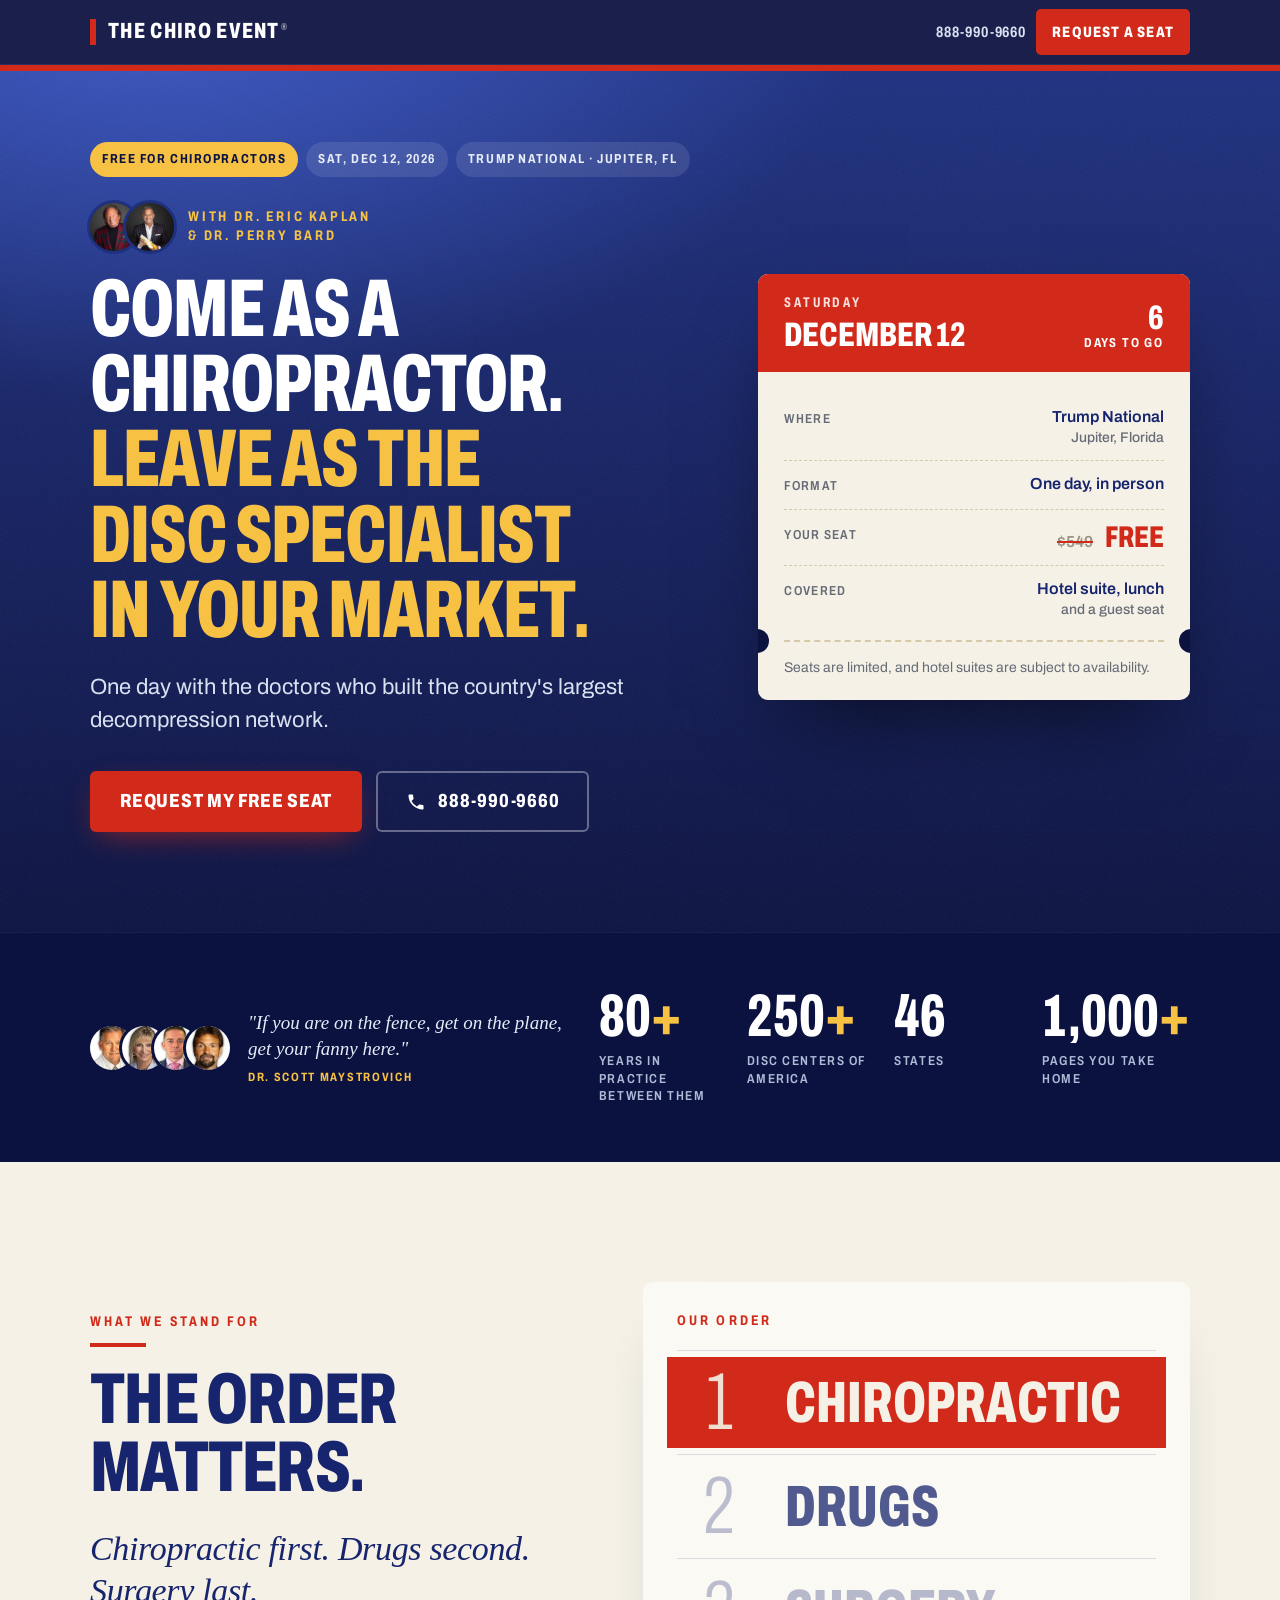
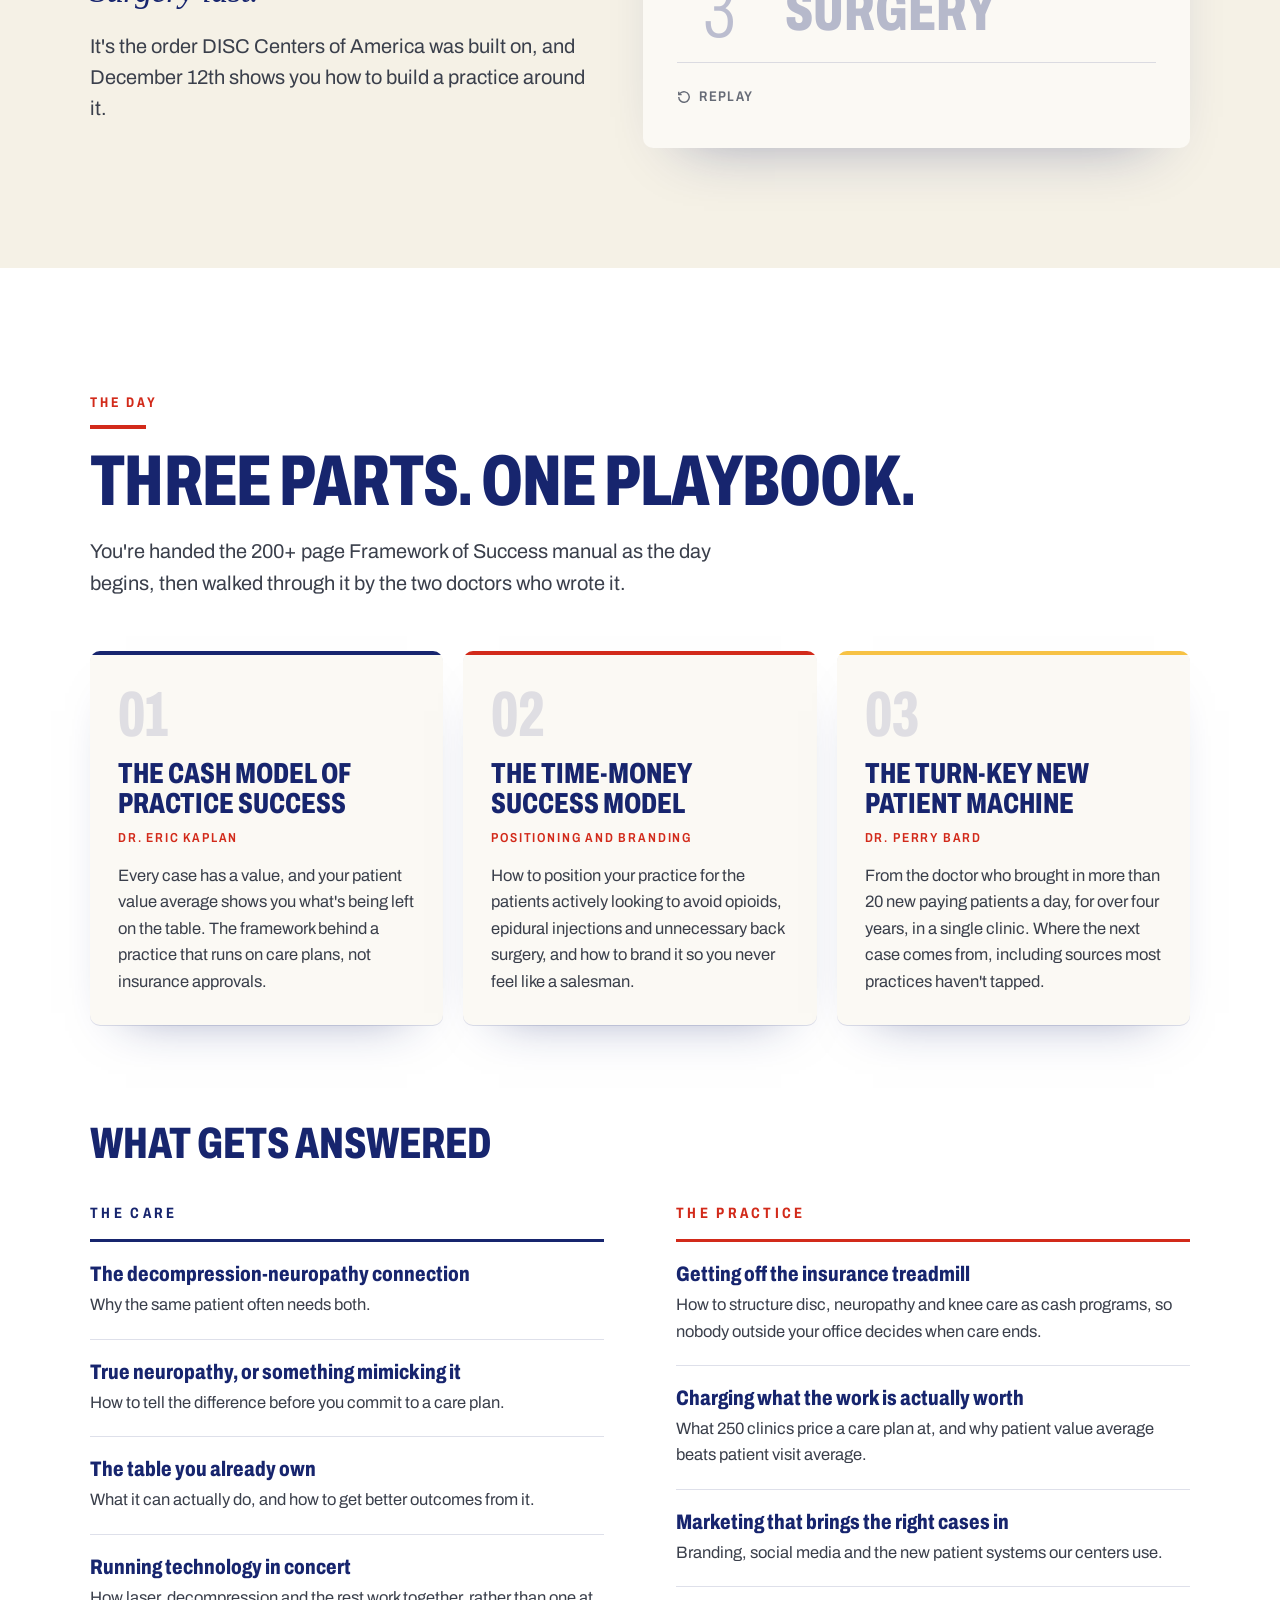
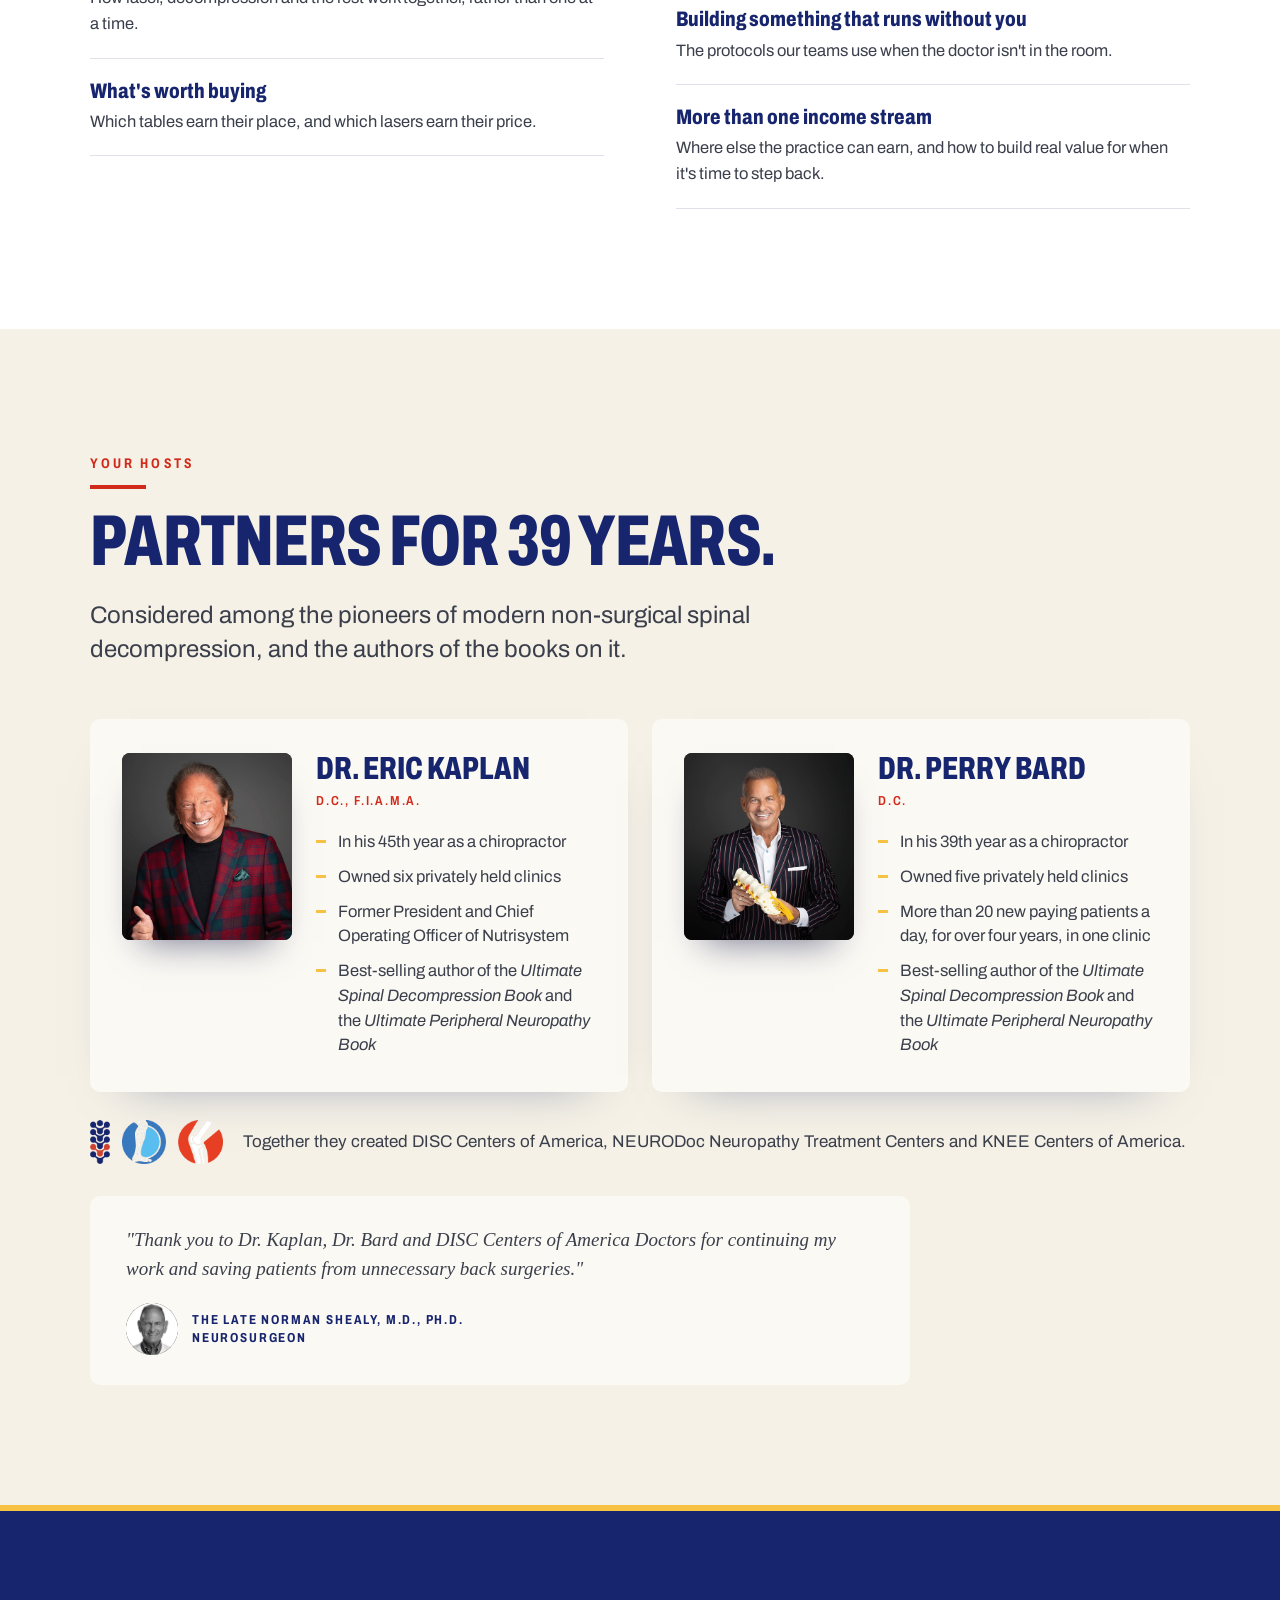
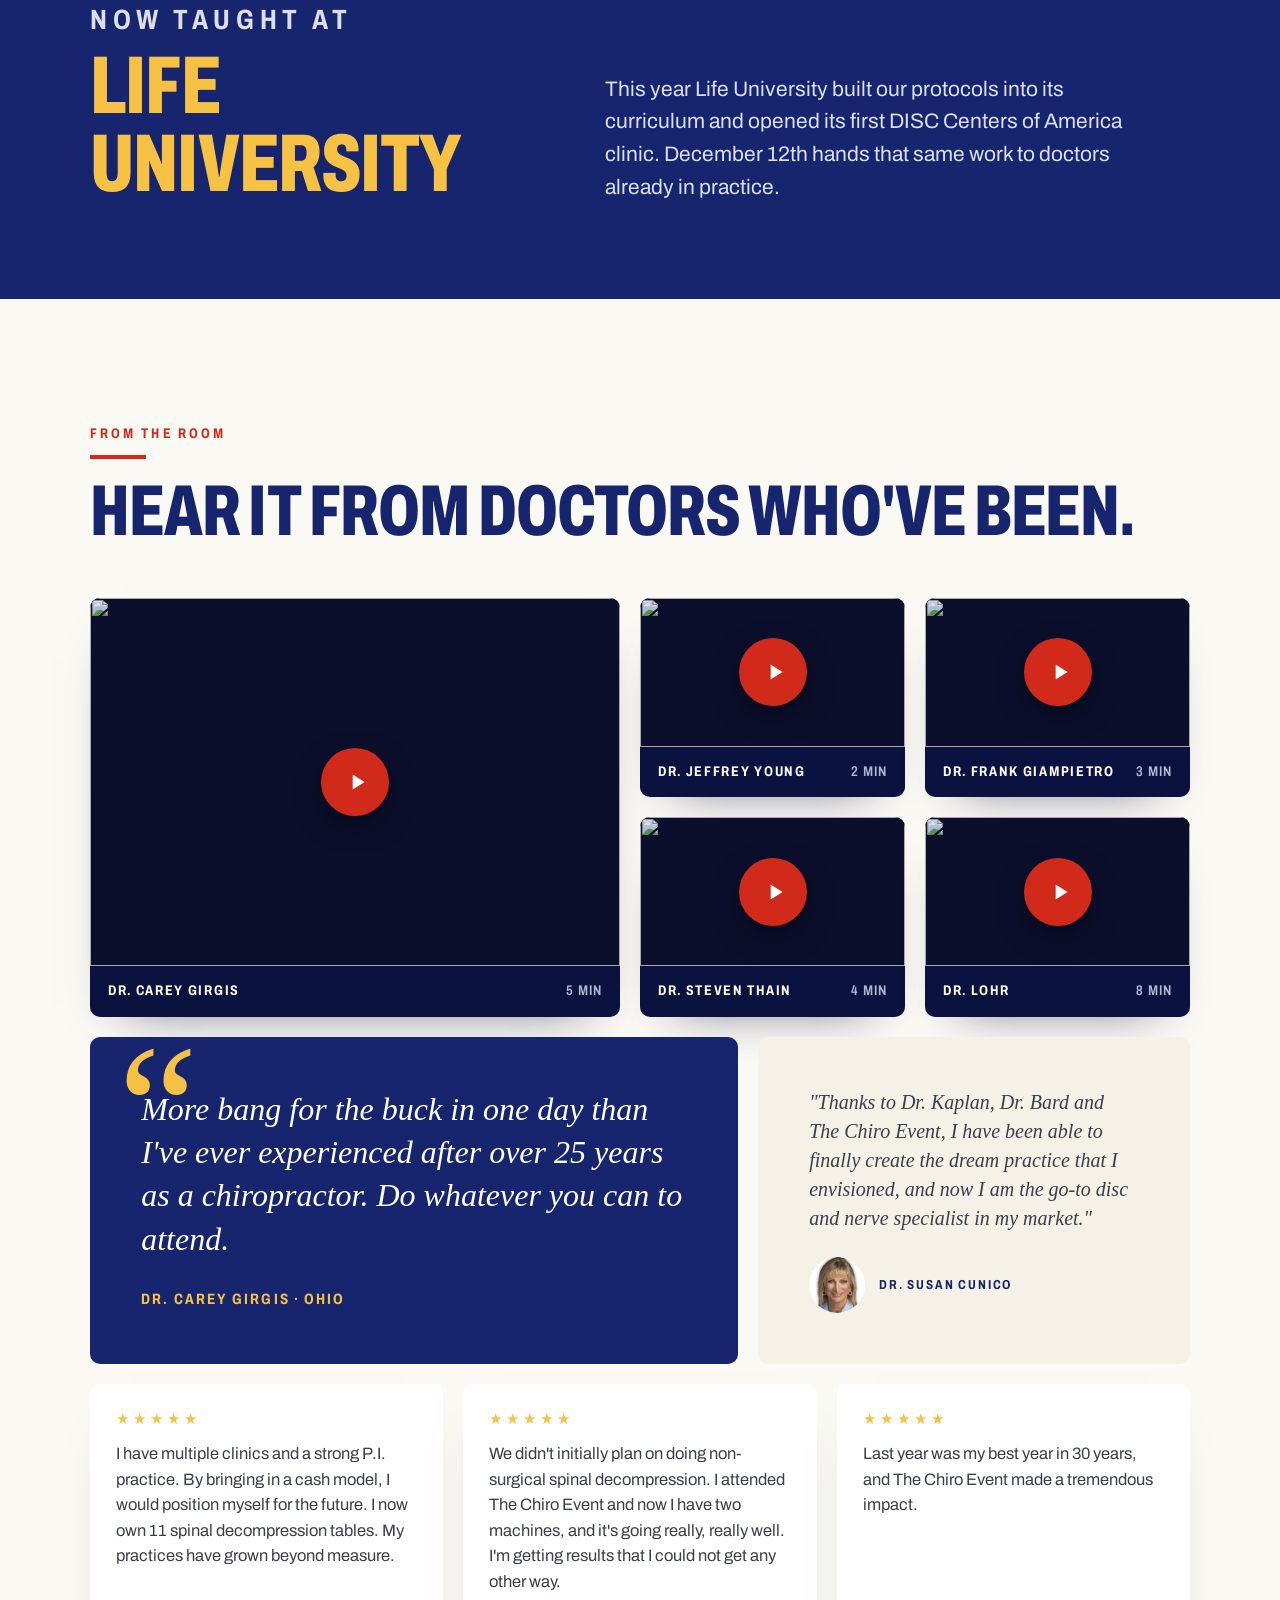
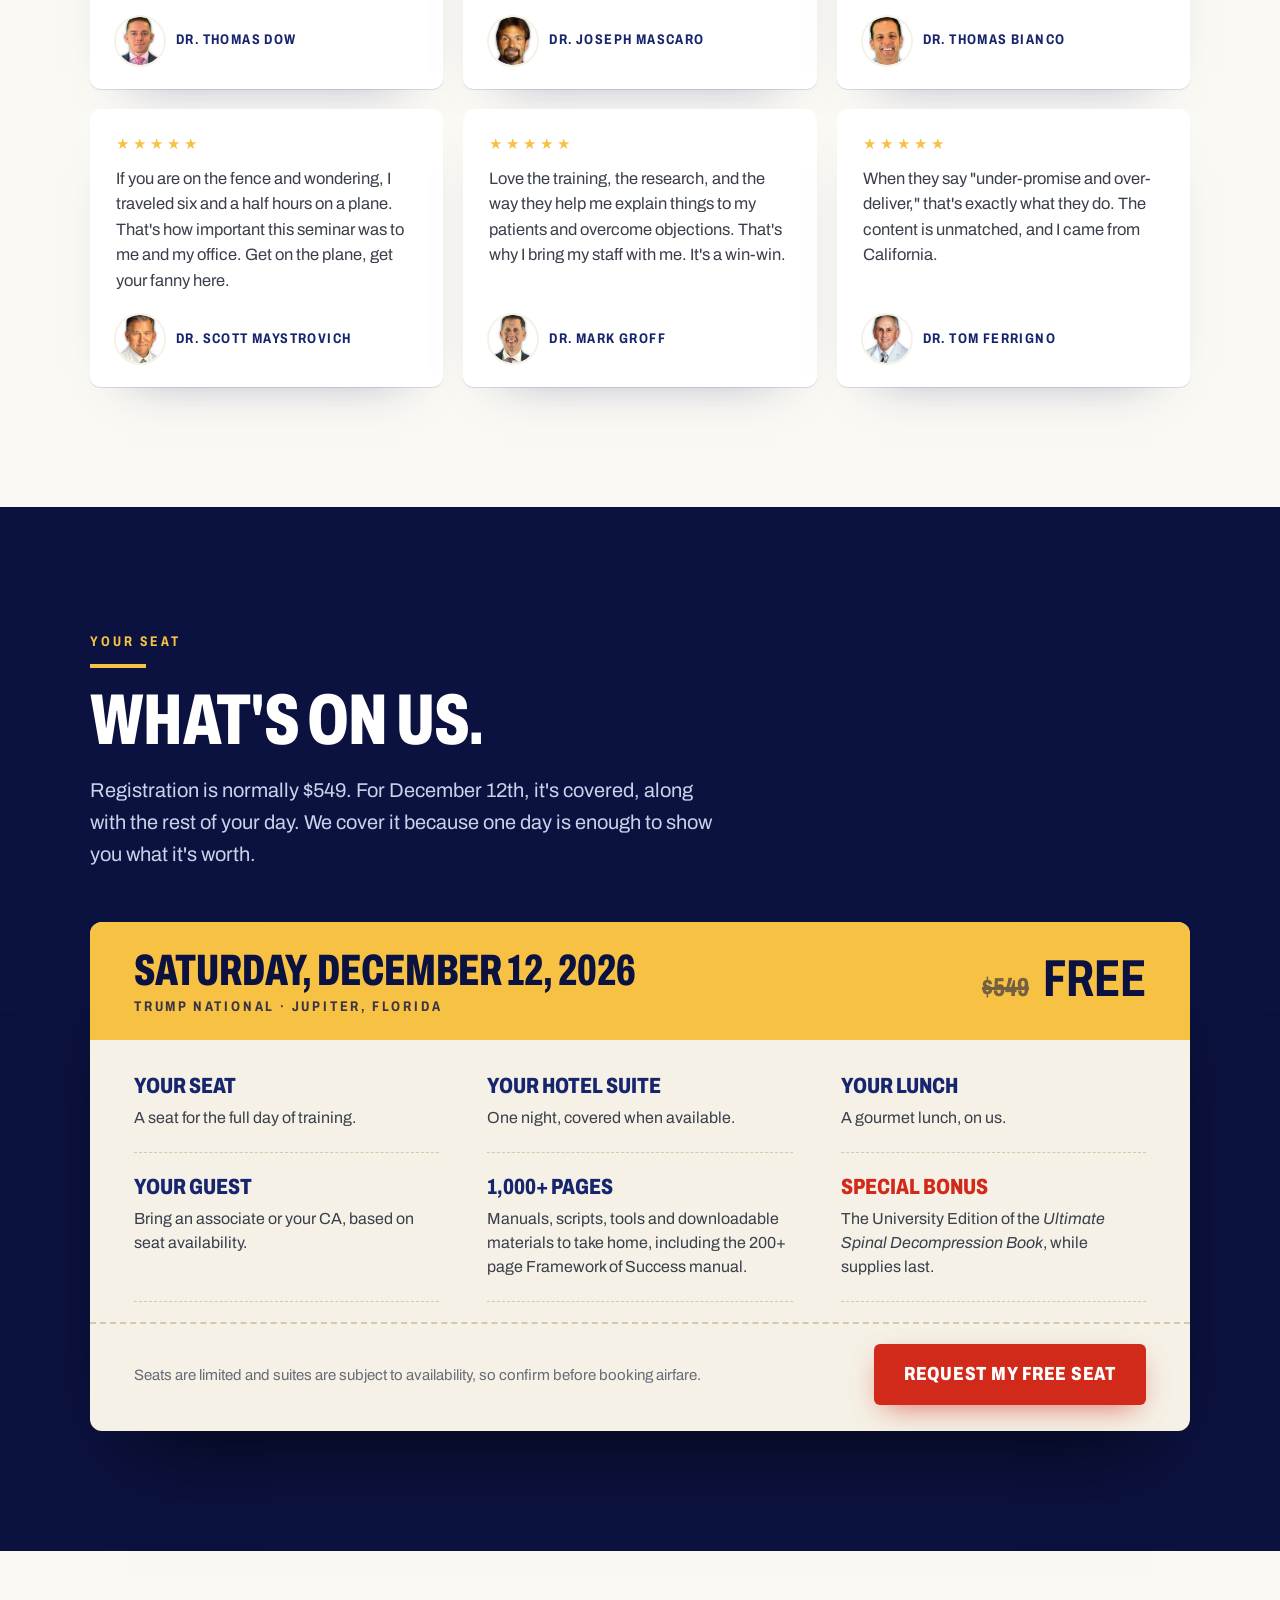
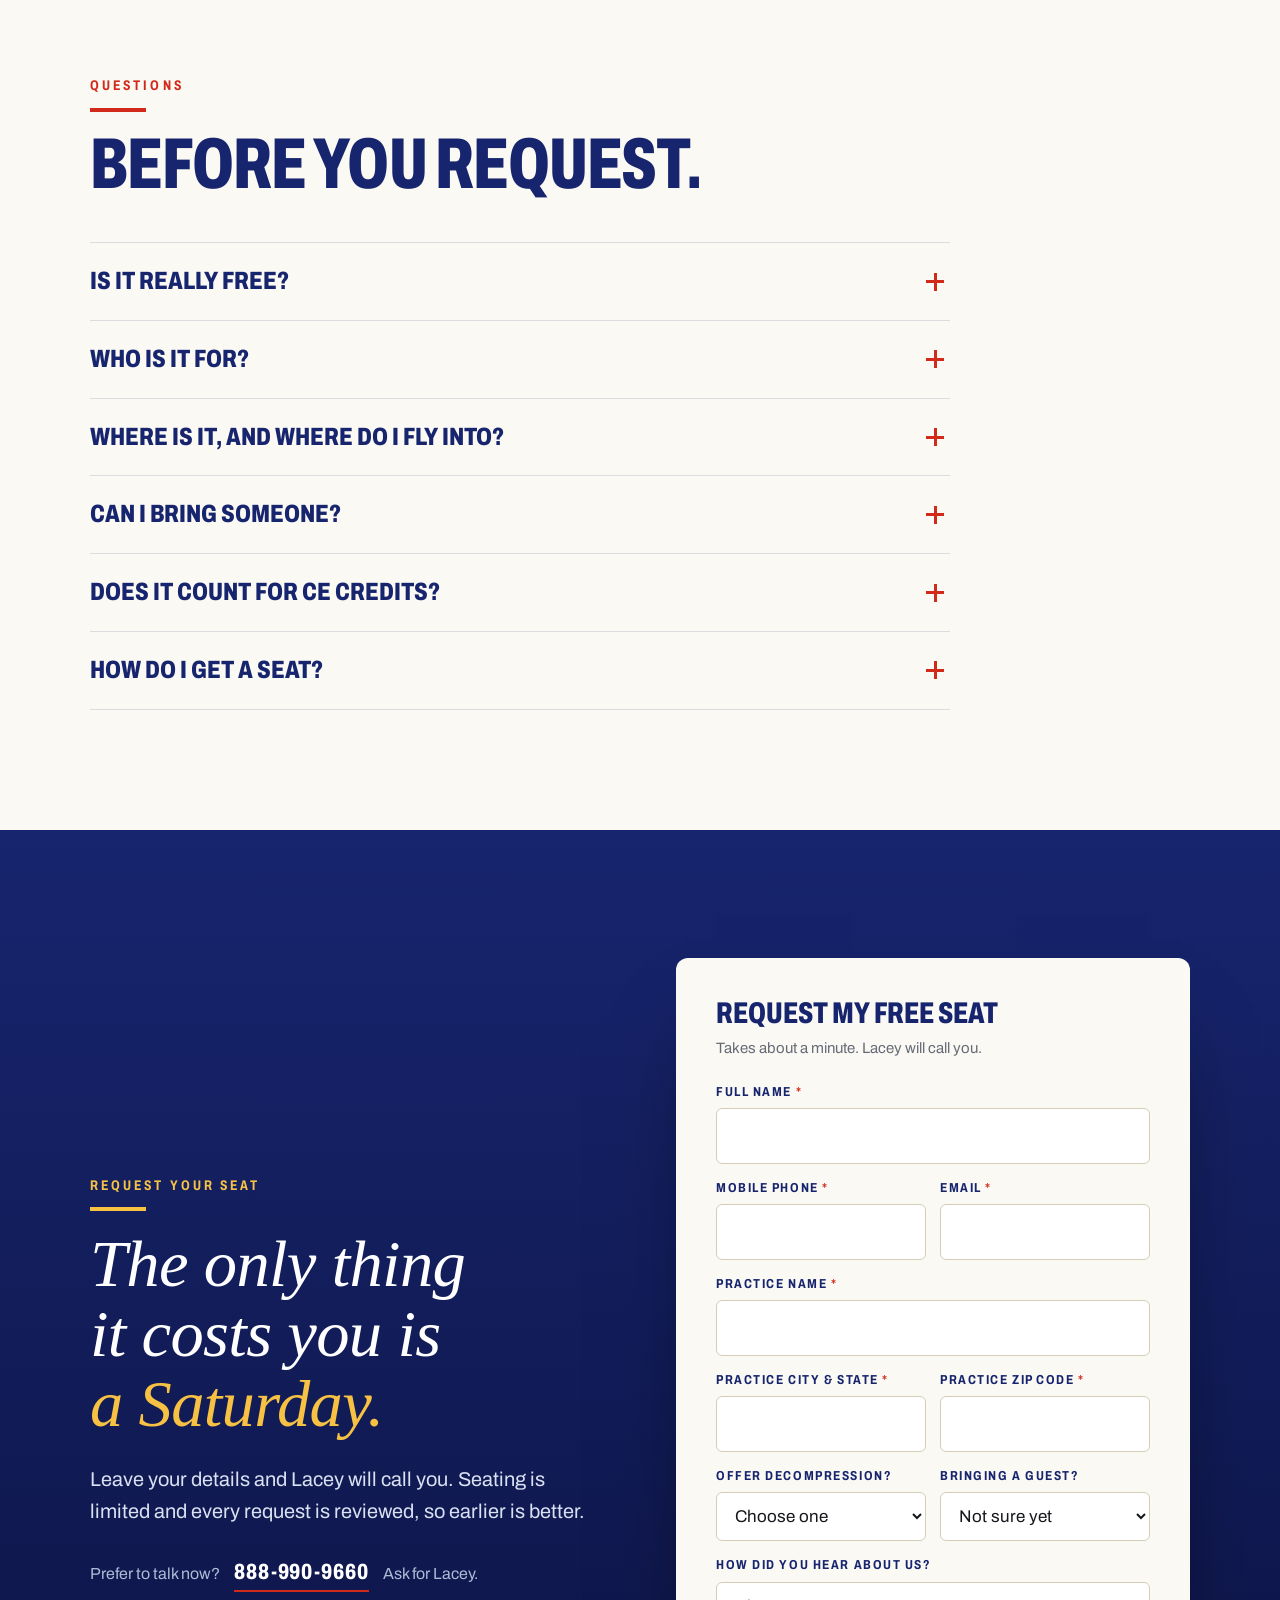
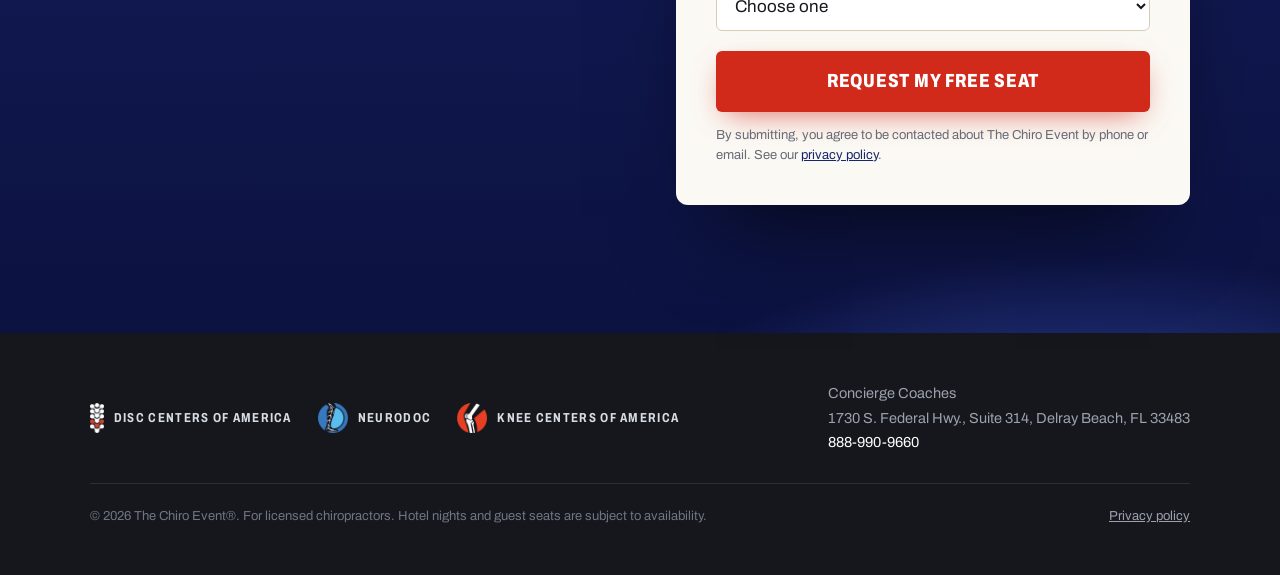
==== commit 9cb3a4fb: "Move event date to December 12, 2026 Co-Authored-By: Claude Opus 5.5 <noreply@anthropic.com>" ====
--- a/index.html
+++ b/index.html
@@ -3,8 +3,8 @@
 <head>
 <meta charset="utf-8">
 <meta name="viewport" content="width=device-width, initial-scale=1, viewport-fit=cover">
-<title>The Chiro Event | Free One-Day Training for Chiropractors | October 10, 2026</title>
-<meta name="description" content="A free one-day training for chiropractors with Dr. Eric Kaplan and Dr. Perry Bard, the doctors who built the country's largest decompression network. Saturday, October 10, 2026, at Trump National in Jupiter, Florida. Seat, hotel suite and lunch covered.">
+<title>The Chiro Event | Free One-Day Training for Chiropractors | December 12, 2026</title>
+<meta name="description" content="A free one-day training for chiropractors with Dr. Eric Kaplan and Dr. Perry Bard, the doctors who built the country's largest decompression network. Saturday, December 12, 2026, at Trump National in Jupiter, Florida. Seat, hotel suite and lunch covered.">
 <link rel="canonical" href="https://thefreechiroevent.com/">
 <meta name="theme-color" content="#17256E">
 <link rel="icon" type="image/png" href="assets/favicon.png">
@@ -12,7 +12,7 @@
 <meta property="og:type" content="website">
 <meta property="og:url" content="https://thefreechiroevent.com/">
 <meta property="og:title" content="The Chiro Event | Come as a chiropractor. Leave as the disc specialist in your market.">
-<meta property="og:description" content="A free one-day training with Dr. Eric Kaplan and Dr. Perry Bard. Saturday, October 10, 2026, at Trump National in Jupiter, Florida.">
+<meta property="og:description" content="A free one-day training with Dr. Eric Kaplan and Dr. Perry Bard. Saturday, December 12, 2026, at Trump National in Jupiter, Florida.">
 <meta property="og:image" content="https://thefreechiroevent.com/assets/og.jpg">
 <meta property="og:image:width" content="1200">
 <meta property="og:image:height" content="630">
@@ -28,8 +28,8 @@
   "@type": "EducationEvent",
   "name": "The Chiro Event",
   "description": "A free one-day training for chiropractors on disc, neuropathy and knee care, and the business of running a cash-based practice.",
-  "startDate": "2026-10-10",
-  "endDate": "2026-10-10",
+  "startDate": "2026-12-12",
+  "endDate": "2026-12-12",
   "eventAttendanceMode": "https://schema.org/OfflineEventAttendanceMode",
   "eventStatus": "https://schema.org/EventScheduled",
   "isAccessibleForFree": true,
@@ -368,7 +368,7 @@
 <section class="hero">
   <div class="wrap">
     <div>
-      <div class="chips rv"><span class="chip free">Free for chiropractors</span><span class="chip">Sat, Oct 10, 2026</span><span class="chip">Trump National &middot; Jupiter, FL</span></div>
+      <div class="chips rv"><span class="chip free">Free for chiropractors</span><span class="chip">Sat, Dec 12, 2026</span><span class="chip">Trump National &middot; Jupiter, FL</span></div>
       <div class="hosts rv d1">
         <div class="faces"><img src="assets/kaplan.jpg" alt="Dr. Eric Kaplan" width="48" height="48"><img src="assets/bard.jpg" alt="Dr. Perry Bard" width="48" height="48"></div>
         <span>With Dr. Eric Kaplan<br>&amp; Dr. Perry Bard</span>
@@ -383,7 +383,7 @@
 
     <aside class="ticket rv d2" aria-label="Event details">
       <div class="band">
-        <div class="d"><span>Saturday</span>October 10</div>
+        <div class="d"><span>Saturday</span>December 12</div>
         <div class="cd" id="countdown" hidden><b id="cd-n"></b><span id="cd-l"></span></div>
       </div>
       <dl class="body">
@@ -419,7 +419,7 @@
       <p class="eyebrow rv">What we stand for</p>
       <h2 class="sec-h cond rv d1" id="order-h">The order matters.</h2>
       <p class="motto serif rv d2">Chiropractic first. Drugs second. Surgery last.</p>
-      <p class="after rv d2">It's the order DISC Centers of America was built on, and October 10th shows you how to build a practice around it.</p>
+      <p class="after rv d2">It's the order DISC Centers of America was built on, and December 12th shows you how to build a practice around it.</p>
     </div>
     <div class="rank rv d2" id="rank">
       <div class="rank-lbl" aria-hidden="true"><span class="a">The usual order</span><span class="b">Our order</span></div>
@@ -535,7 +535,7 @@
 <section class="life" aria-labelledby="life-h">
   <div class="wrap">
     <h2 class="cond rv" id="life-h"><small>Now taught at</small>Life University</h2>
-    <p class="rv d1">This year Life University built our protocols into its curriculum and opened its first DISC Centers of America clinic. October 10th hands that same work to doctors already in practice.</p>
+    <p class="rv d1">This year Life University built our protocols into its curriculum and opened its first DISC Centers of America clinic. December 12th hands that same work to doctors already in practice.</p>
   </div>
 </section>
 
@@ -576,10 +576,10 @@
   <div class="wrap">
     <p class="eyebrow gold rv">Your seat</p>
     <h2 class="sec-h cond rv d1" id="cov-h">What's on us.</h2>
-    <p class="lede rv d2">Registration is normally $549. For October 10th, it's covered, along with the rest of your day. We cover it because one day is enough to show you what it's worth.</p>
+    <p class="lede rv d2">Registration is normally $549. For December 12th, it's covered, along with the rest of your day. We cover it because one day is enough to show you what it's worth.</p>
     <div class="tk rv">
       <div class="tk-top">
-        <div class="d">Saturday, October 10, 2026<span>Trump National &middot; Jupiter, Florida</span></div>
+        <div class="d">Saturday, December 12, 2026<span>Trump National &middot; Jupiter, Florida</span></div>
         <div class="p"><s>$549</s><b>Free</b></div>
       </div>
       <div class="tk-grid">
@@ -603,7 +603,7 @@
     <p class="eyebrow rv">Questions</p>
     <h2 class="sec-h cond rv d1" id="faq-h">Before you request.</h2>
     <div class="list rv d2">
-      <details><summary>Is it really free?</summary><p>Yes. Registration is normally $549. For October 10th your seat, a hotel suite when available, lunch and a guest seat are all covered. The only thing it costs you is a Saturday.</p></details>
+      <details><summary>Is it really free?</summary><p>Yes. Registration is normally $549. For December 12th your seat, a hotel suite when available, lunch and a guest seat are all covered. The only thing it costs you is a Saturday.</p></details>
       <details><summary>Who is it for?</summary><p>Licensed chiropractors who want a more profitable practice, less dependence on insurance, or more disc, neuropathy and knee cases through the door. It works whether you already own decompression equipment or you're weighing it up.</p></details>
       <details><summary>Where is it, and where do I fly into?</summary><p>Trump National in Jupiter, Florida. Palm Beach International (PBI) is the closest major airport. Confirm your seat and suite with Lacey before you book your flight.</p></details>
       <details><summary>Can I bring someone?</summary><p>Yes. Your registration includes one guest seat, based on availability. An associate or your CA is a good choice, because the systems work best when the whole team has heard them.</p></details>
@@ -698,7 +698,7 @@
   },{threshold:.6}) : null;
   if(so) document.querySelectorAll("[data-count]").forEach(function(el){ so.observe(el); });
 
-  var eventDay = Date.UTC(2026, 9, 10);
+  var eventDay = Date.UTC(2026, 11, 12);
   var now = new Date(), today = Date.UTC(now.getFullYear(), now.getMonth(), now.getDate());
   var days = Math.round((eventDay - today) / 864e5);
   if(days >= 0){
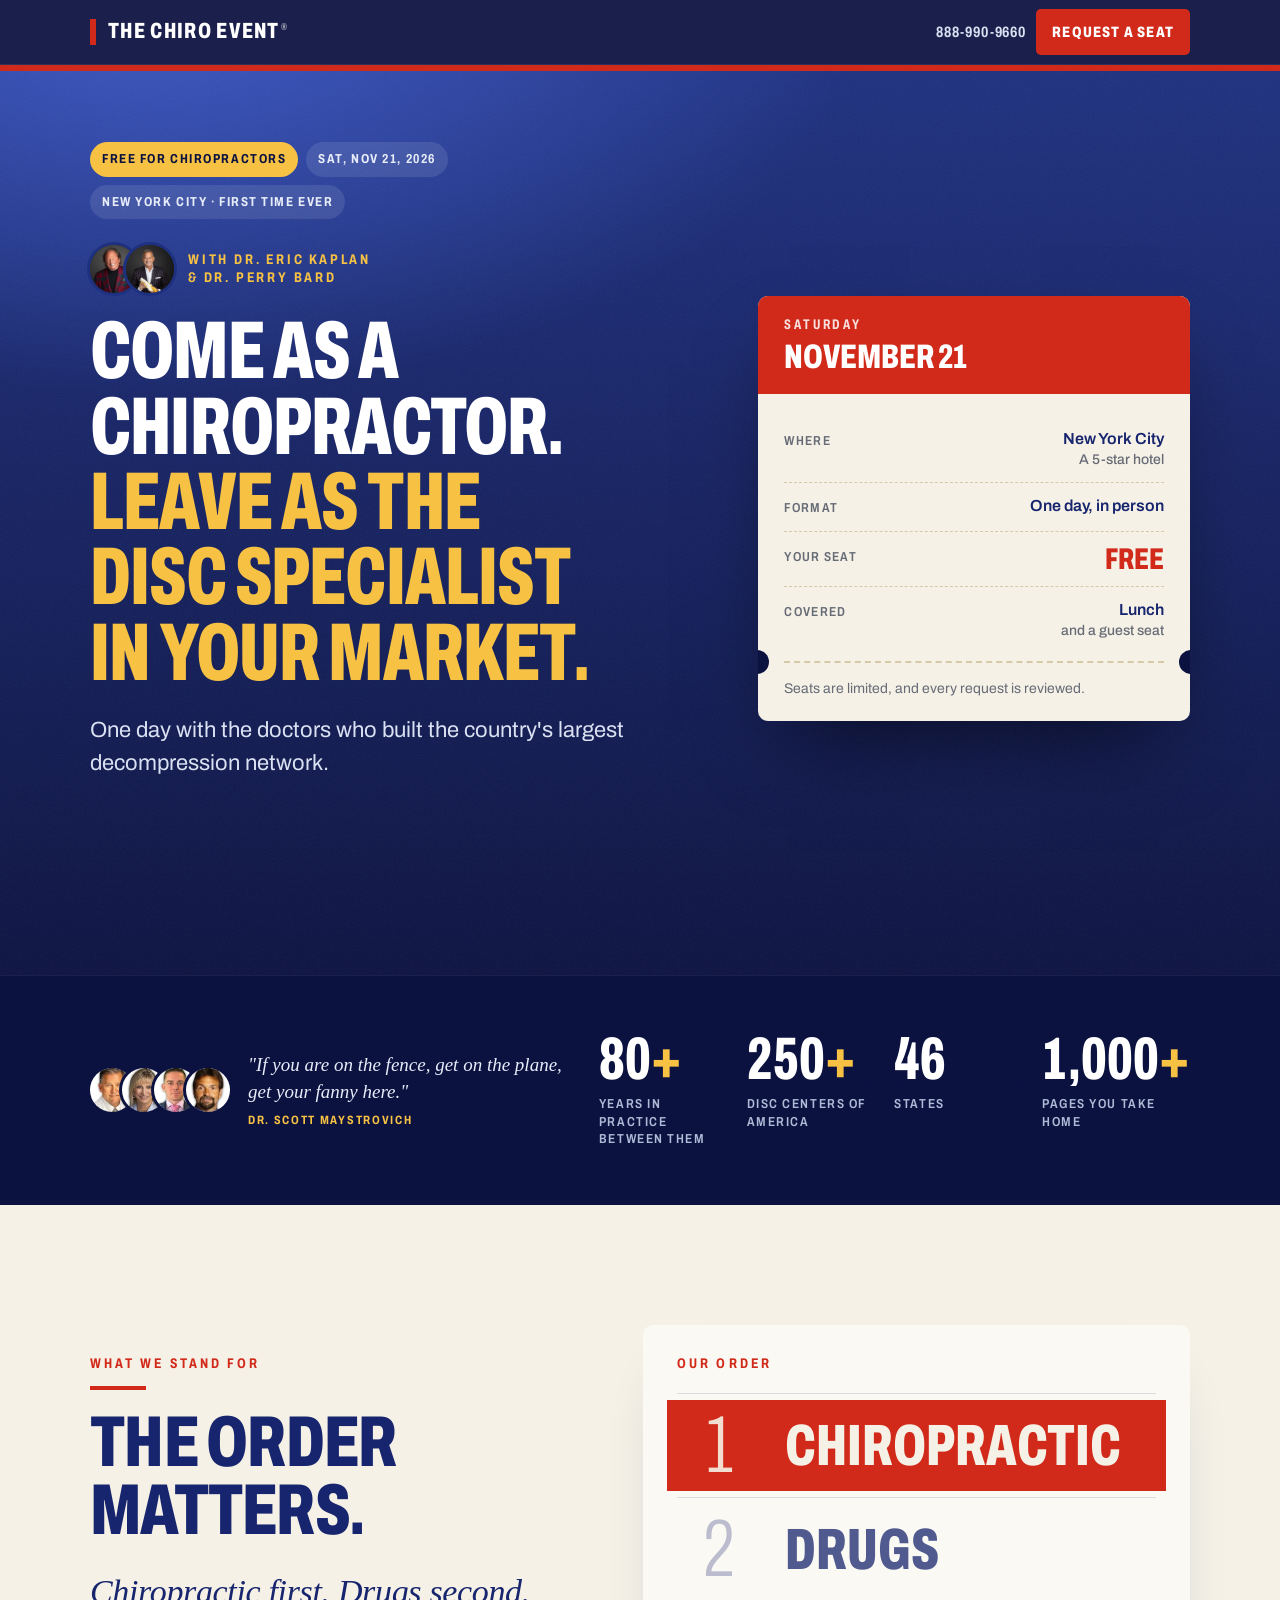
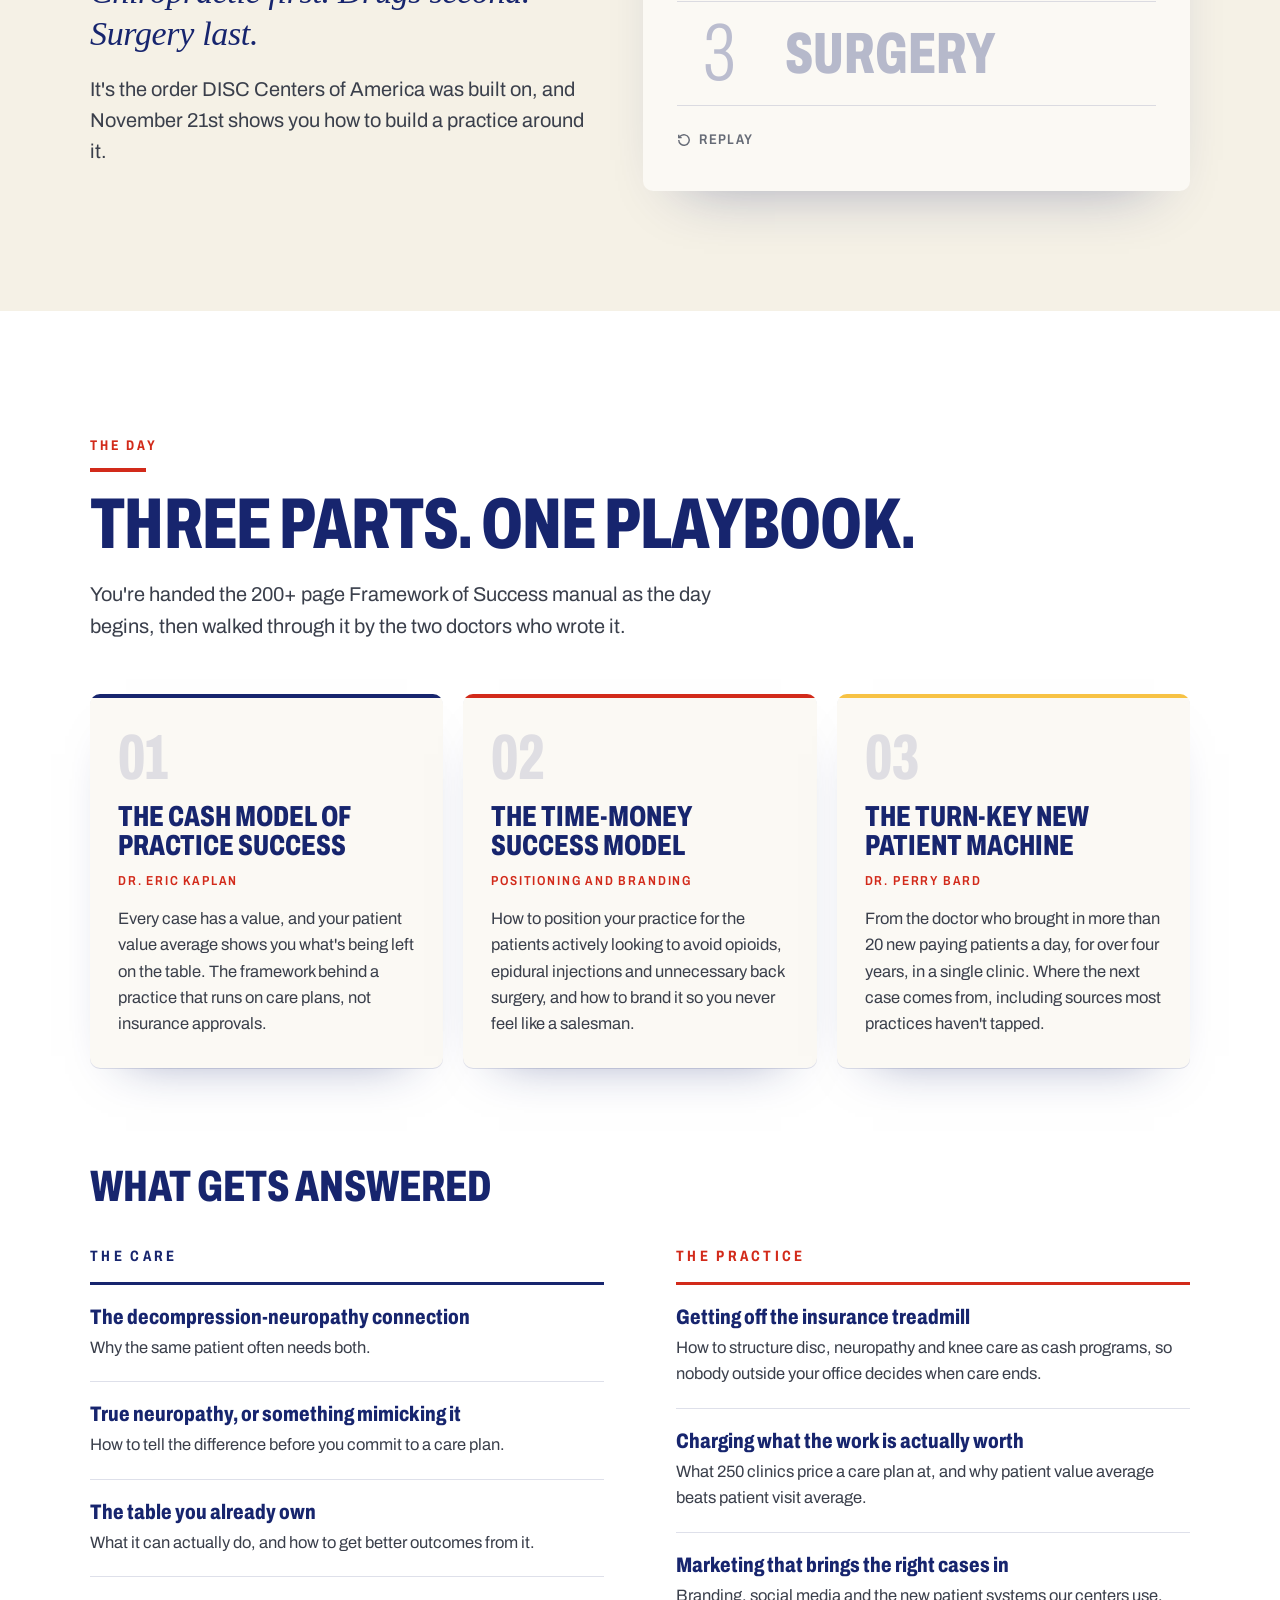
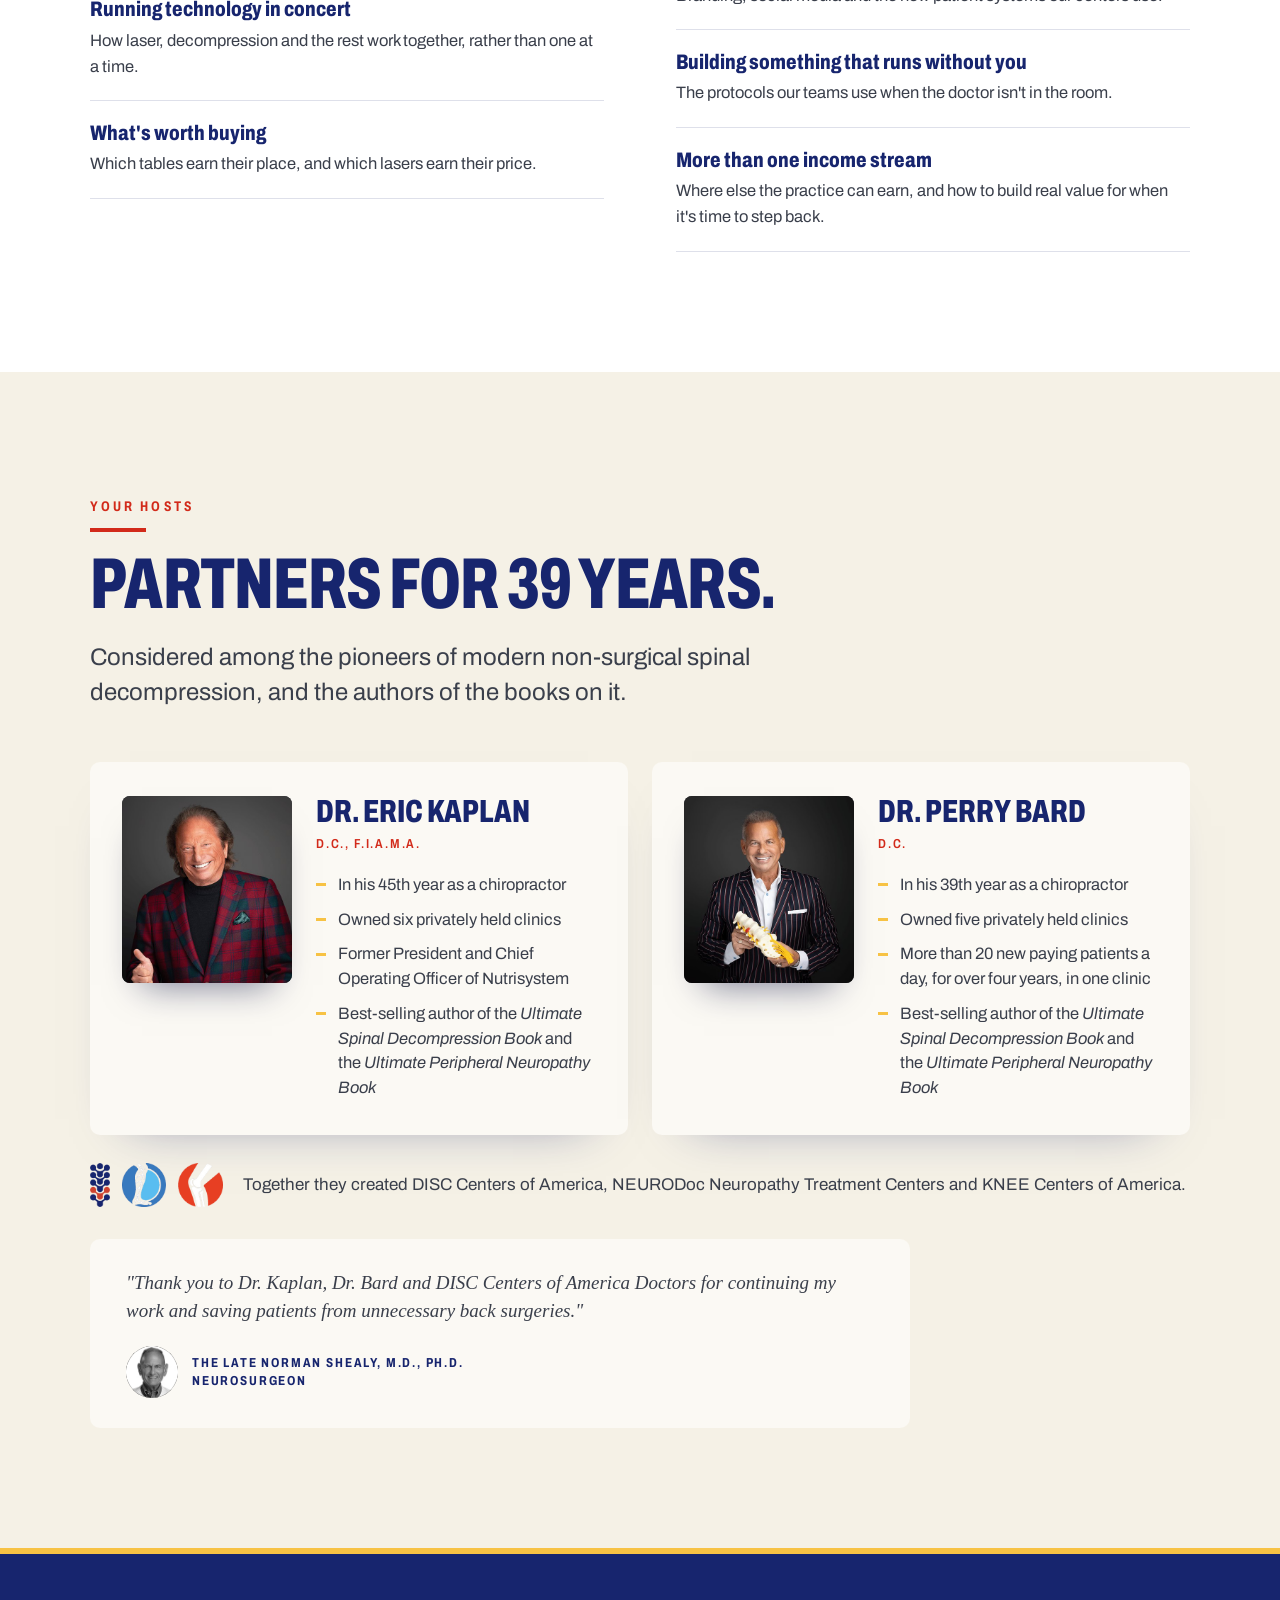
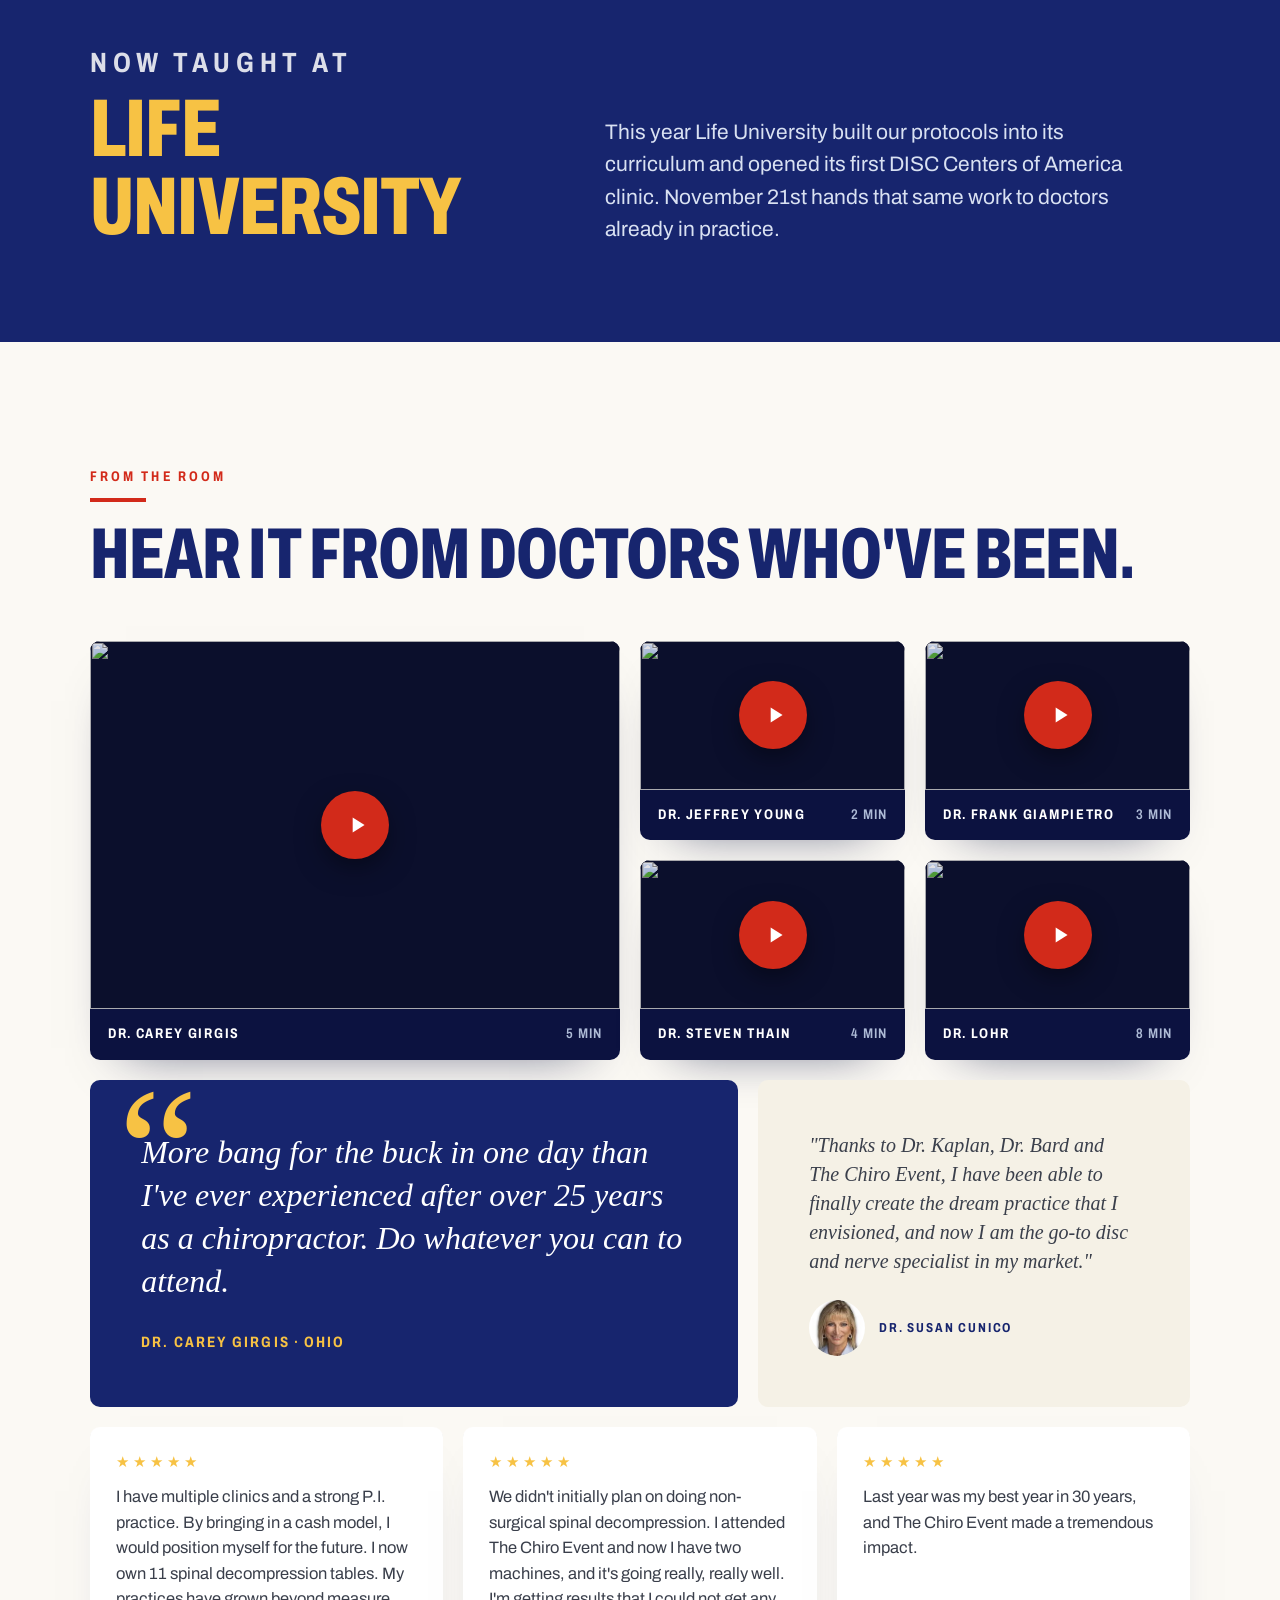
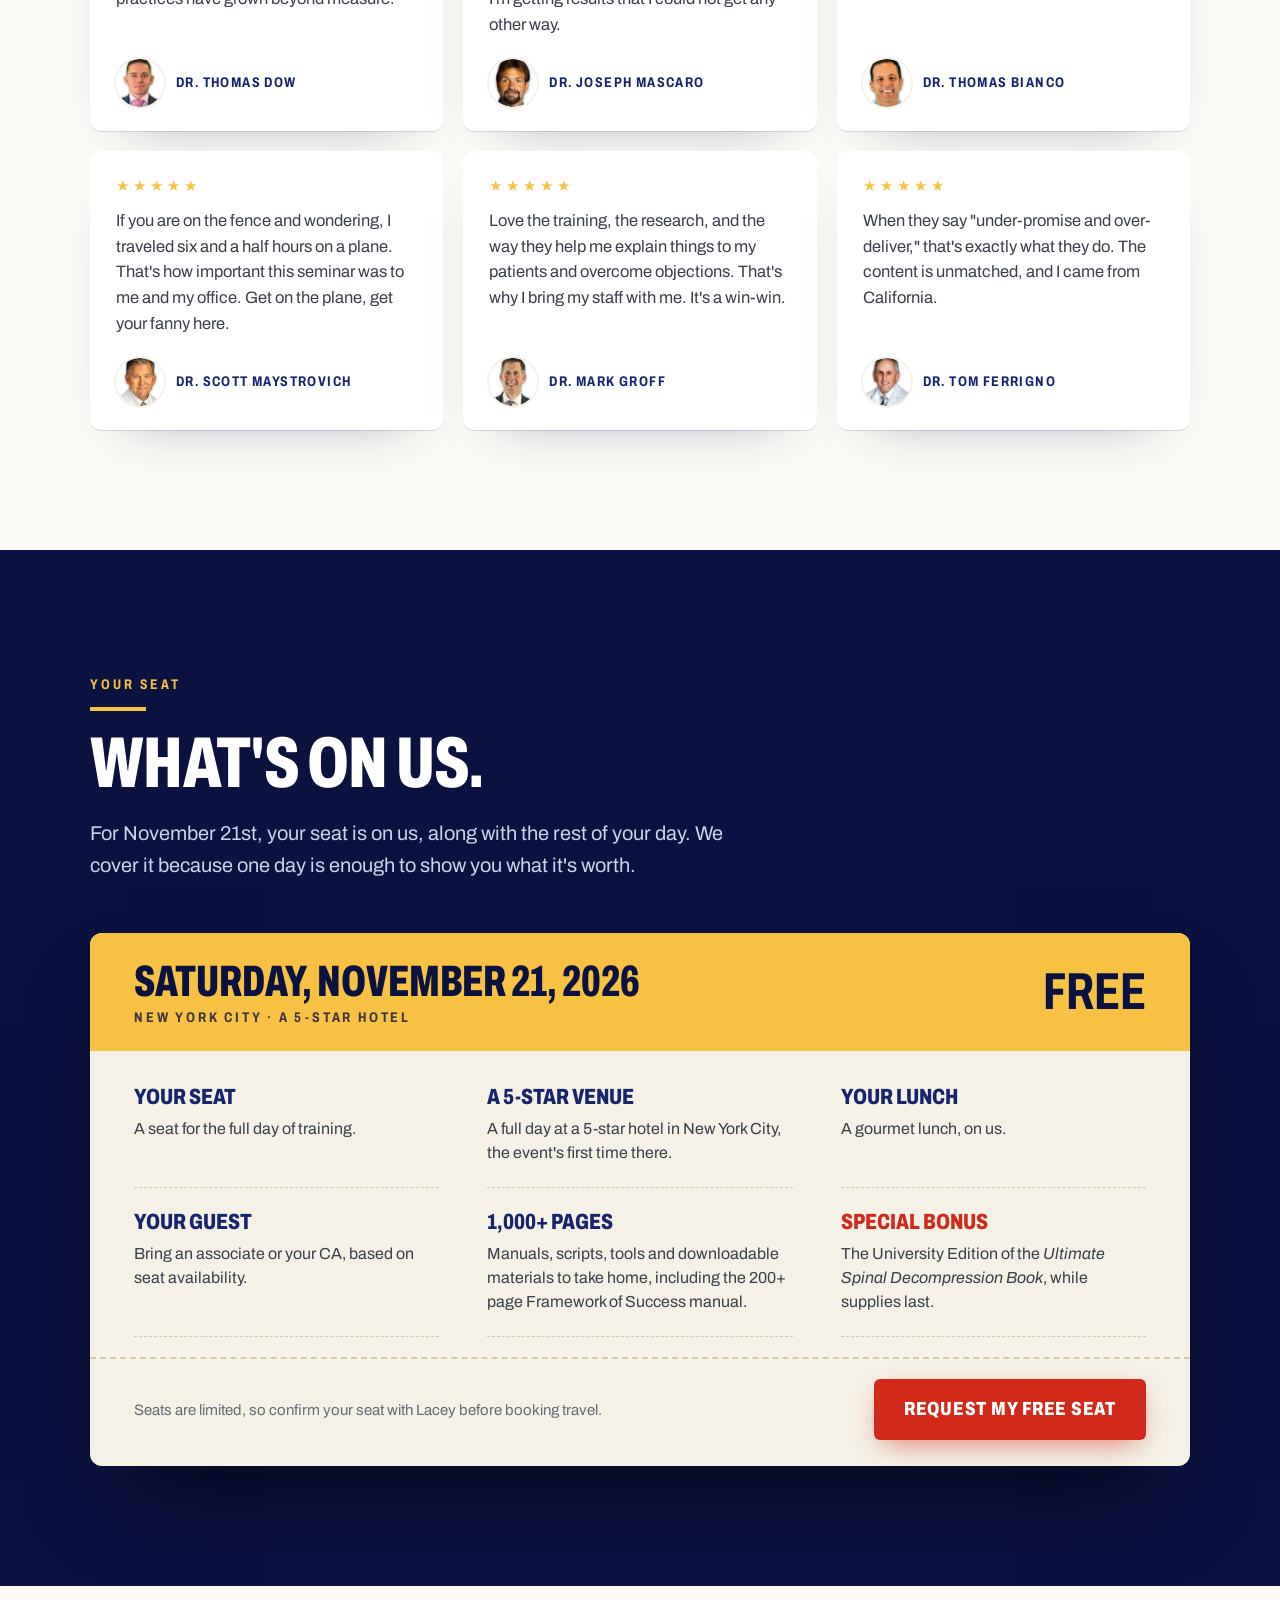
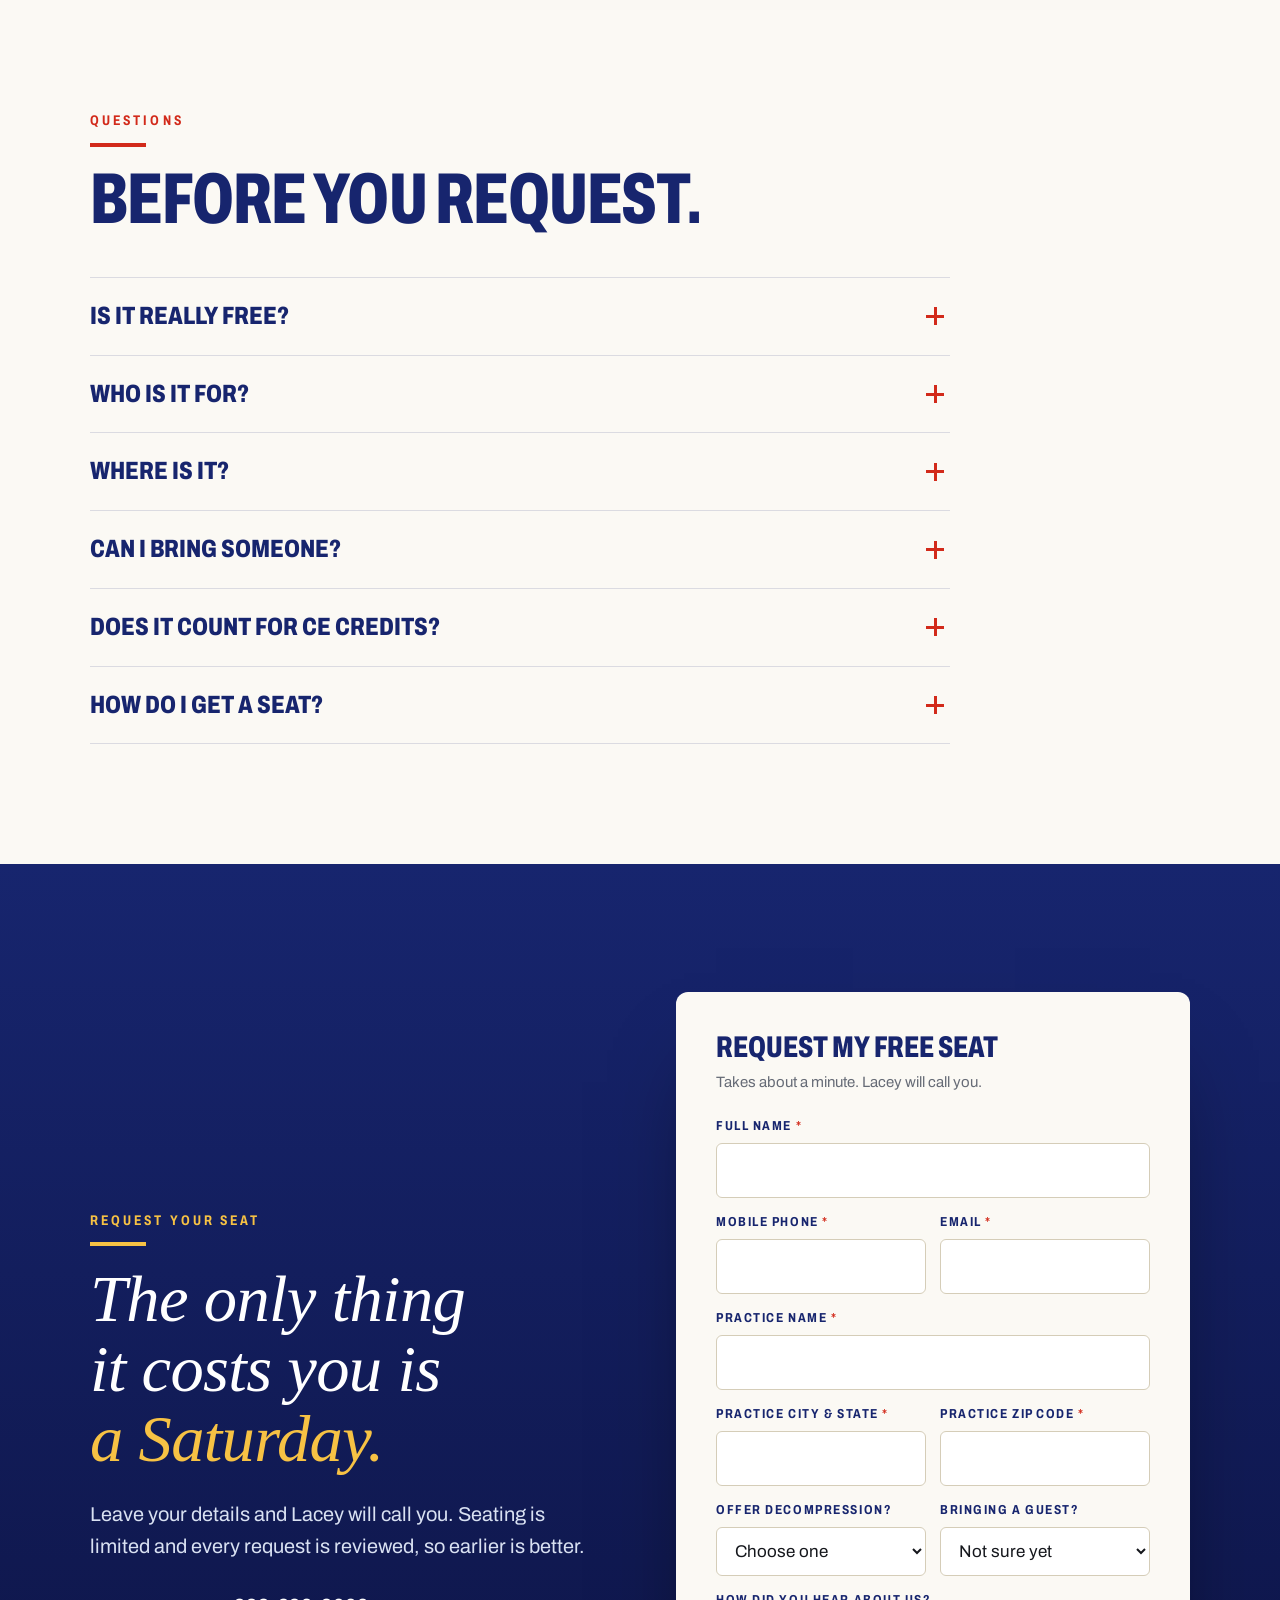
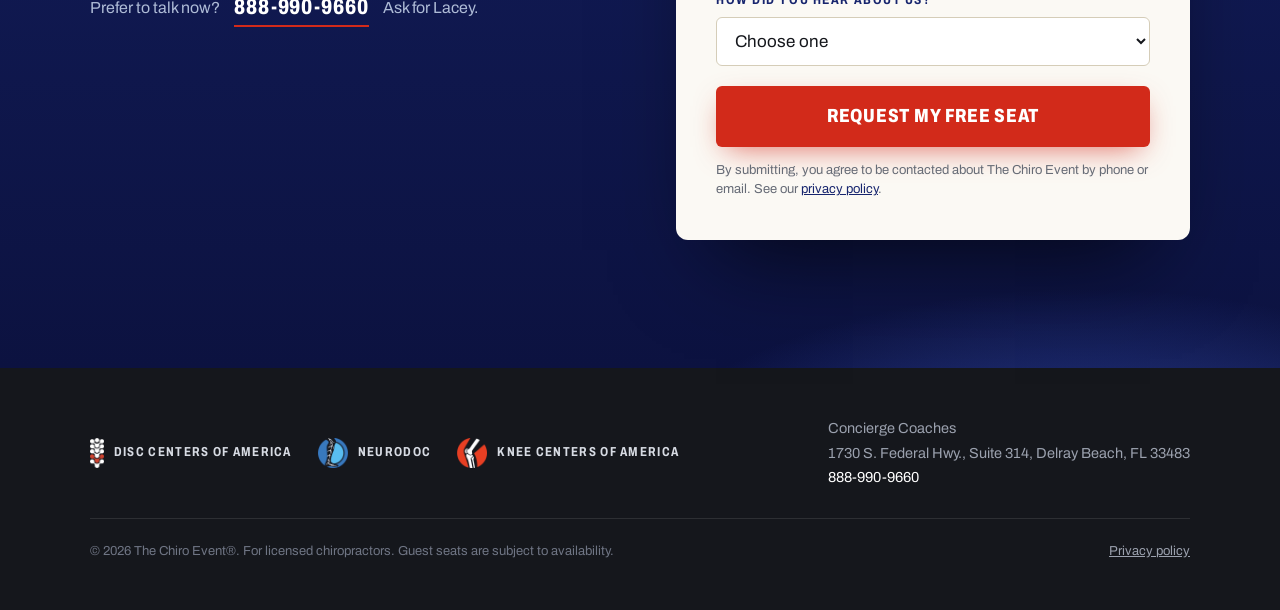
==== commit e4e1d621: "Switch to the November 21, 2026 New York City event Remove Trump National, Jupiter, the hotel suite," ====
--- a/index.html
+++ b/index.html
@@ -3,8 +3,8 @@
 <head>
 <meta charset="utf-8">
 <meta name="viewport" content="width=device-width, initial-scale=1, viewport-fit=cover">
-<title>The Chiro Event | Free One-Day Training for Chiropractors | December 12, 2026</title>
-<meta name="description" content="A free one-day training for chiropractors with Dr. Eric Kaplan and Dr. Perry Bard, the doctors who built the country's largest decompression network. Saturday, December 12, 2026, at Trump National in Jupiter, Florida. Seat, hotel suite and lunch covered.">
+<title>The Chiro Event | Free One-Day Training for Chiropractors | November 21, 2026</title>
+<meta name="description" content="A free one-day training for chiropractors with Dr. Eric Kaplan and Dr. Perry Bard, the doctors who built the country's largest decompression network. Saturday, November 21, 2026, at a 5-star hotel in New York City. Seat, lunch and a guest seat covered.">
 <link rel="canonical" href="https://thefreechiroevent.com/">
 <meta name="theme-color" content="#17256E">
 <link rel="icon" type="image/png" href="assets/favicon.png">
@@ -12,7 +12,7 @@
 <meta property="og:type" content="website">
 <meta property="og:url" content="https://thefreechiroevent.com/">
 <meta property="og:title" content="The Chiro Event | Come as a chiropractor. Leave as the disc specialist in your market.">
-<meta property="og:description" content="A free one-day training with Dr. Eric Kaplan and Dr. Perry Bard. Saturday, December 12, 2026, at Trump National in Jupiter, Florida.">
+<meta property="og:description" content="A free one-day training with Dr. Eric Kaplan and Dr. Perry Bard. Saturday, November 21, 2026, at a 5-star hotel in New York City.">
 <meta property="og:image" content="https://thefreechiroevent.com/assets/og.jpg">
 <meta property="og:image:width" content="1200">
 <meta property="og:image:height" content="630">
@@ -28,12 +28,12 @@
   "@type": "EducationEvent",
   "name": "The Chiro Event",
   "description": "A free one-day training for chiropractors on disc, neuropathy and knee care, and the business of running a cash-based practice.",
-  "startDate": "2026-12-12",
-  "endDate": "2026-12-12",
+  "startDate": "2026-11-21",
+  "endDate": "2026-11-21",
   "eventAttendanceMode": "https://schema.org/OfflineEventAttendanceMode",
   "eventStatus": "https://schema.org/EventScheduled",
   "isAccessibleForFree": true,
-  "location": {"@type": "Place", "name": "Trump National, Jupiter", "address": {"@type": "PostalAddress", "addressLocality": "Jupiter", "addressRegion": "FL", "addressCountry": "US"}},
+  "location": {"@type": "Place", "name": "New York City", "address": {"@type": "PostalAddress", "addressLocality": "New York", "addressRegion": "NY", "addressCountry": "US"}},
   "image": "https://thefreechiroevent.com/assets/og.jpg",
   "performer": [{"@type": "Person", "name": "Dr. Eric Kaplan"}, {"@type": "Person", "name": "Dr. Perry Bard"}],
   "organizer": {"@type": "Organization", "name": "Concierge Coaches", "telephone": "+1-888-990-9660", "url": "https://thefreechiroevent.com/"},
@@ -368,7 +368,7 @@
 <section class="hero">
   <div class="wrap">
     <div>
-      <div class="chips rv"><span class="chip free">Free for chiropractors</span><span class="chip">Sat, Dec 12, 2026</span><span class="chip">Trump National &middot; Jupiter, FL</span></div>
+      <div class="chips rv"><span class="chip free">Free for chiropractors</span><span class="chip">Sat, Nov 21, 2026</span><span class="chip">New York City &middot; First time ever</span></div>
       <div class="hosts rv d1">
         <div class="faces"><img src="assets/kaplan.jpg" alt="Dr. Eric Kaplan" width="48" height="48"><img src="assets/bard.jpg" alt="Dr. Perry Bard" width="48" height="48"></div>
         <span>With Dr. Eric Kaplan<br>&amp; Dr. Perry Bard</span>
@@ -383,17 +383,17 @@
 
     <aside class="ticket rv d2" aria-label="Event details">
       <div class="band">
-        <div class="d"><span>Saturday</span>December 12</div>
+        <div class="d"><span>Saturday</span>November 21</div>
         <div class="cd" id="countdown" hidden><b id="cd-n"></b><span id="cd-l"></span></div>
       </div>
       <dl class="body">
-        <div class="row"><dt>Where</dt><dd>Trump National<small>Jupiter, Florida</small></dd></div>
+        <div class="row"><dt>Where</dt><dd>New York City<small>A 5-star hotel</small></dd></div>
         <div class="row"><dt>Format</dt><dd>One day, in person</dd></div>
-        <div class="row"><dt>Your seat</dt><dd class="price"><s>$549</s><strong>Free</strong></dd></div>
-        <div class="row"><dt>Covered</dt><dd>Hotel suite, lunch<small>and a guest seat</small></dd></div>
+        <div class="row"><dt>Your seat</dt><dd class="price"><strong>Free</strong></dd></div>
+        <div class="row"><dt>Covered</dt><dd>Lunch<small>and a guest seat</small></dd></div>
       </dl>
       <div class="perf" aria-hidden="true"></div>
-      <p class="foot">Seats are limited, and hotel suites are subject to availability.</p>
+      <p class="foot">Seats are limited, and every request is reviewed.</p>
     </aside>
   </div>
 </section>
@@ -419,7 +419,7 @@
       <p class="eyebrow rv">What we stand for</p>
       <h2 class="sec-h cond rv d1" id="order-h">The order matters.</h2>
       <p class="motto serif rv d2">Chiropractic first. Drugs second. Surgery last.</p>
-      <p class="after rv d2">It's the order DISC Centers of America was built on, and December 12th shows you how to build a practice around it.</p>
+      <p class="after rv d2">It's the order DISC Centers of America was built on, and November 21st shows you how to build a practice around it.</p>
     </div>
     <div class="rank rv d2" id="rank">
       <div class="rank-lbl" aria-hidden="true"><span class="a">The usual order</span><span class="b">Our order</span></div>
@@ -535,7 +535,7 @@
 <section class="life" aria-labelledby="life-h">
   <div class="wrap">
     <h2 class="cond rv" id="life-h"><small>Now taught at</small>Life University</h2>
-    <p class="rv d1">This year Life University built our protocols into its curriculum and opened its first DISC Centers of America clinic. December 12th hands that same work to doctors already in practice.</p>
+    <p class="rv d1">This year Life University built our protocols into its curriculum and opened its first DISC Centers of America clinic. November 21st hands that same work to doctors already in practice.</p>
   </div>
 </section>
 
@@ -576,22 +576,22 @@
   <div class="wrap">
     <p class="eyebrow gold rv">Your seat</p>
     <h2 class="sec-h cond rv d1" id="cov-h">What's on us.</h2>
-    <p class="lede rv d2">Registration is normally $549. For December 12th, it's covered, along with the rest of your day. We cover it because one day is enough to show you what it's worth.</p>
+    <p class="lede rv d2">For November 21st, your seat is on us, along with the rest of your day. We cover it because one day is enough to show you what it's worth.</p>
     <div class="tk rv">
       <div class="tk-top">
-        <div class="d">Saturday, December 12, 2026<span>Trump National &middot; Jupiter, Florida</span></div>
-        <div class="p"><s>$549</s><b>Free</b></div>
+        <div class="d">Saturday, November 21, 2026<span>New York City &middot; A 5-star hotel</span></div>
+        <div class="p"><b>Free</b></div>
       </div>
       <div class="tk-grid">
         <div class="tk-item"><b>Your seat</b><span>A seat for the full day of training.</span></div>
-        <div class="tk-item"><b>Your hotel suite</b><span>One night, covered when available.</span></div>
+        <div class="tk-item"><b>A 5-star venue</b><span>A full day at a 5-star hotel in New York City, the event's first time there.</span></div>
         <div class="tk-item"><b>Your lunch</b><span>A gourmet lunch, on us.</span></div>
         <div class="tk-item"><b>Your guest</b><span>Bring an associate or your CA, based on seat availability.</span></div>
         <div class="tk-item"><b>1,000+ pages</b><span>Manuals, scripts, tools and downloadable materials to take home, including the 200+ page Framework of Success manual.</span></div>
         <div class="tk-item bonus"><b>Special bonus</b><span>The University Edition of the <i>Ultimate Spinal Decompression Book</i>, while supplies last.</span></div>
       </div>
       <div class="tk-foot">
-        <span>Seats are limited and suites are subject to availability, so confirm before booking airfare.</span>
+        <span>Seats are limited, so confirm your seat with Lacey before booking travel.</span>
         <a class="btn btn-red" href="#reserve">Request my free seat</a>
       </div>
     </div>
@@ -603,12 +603,12 @@
     <p class="eyebrow rv">Questions</p>
     <h2 class="sec-h cond rv d1" id="faq-h">Before you request.</h2>
     <div class="list rv d2">
-      <details><summary>Is it really free?</summary><p>Yes. Registration is normally $549. For December 12th your seat, a hotel suite when available, lunch and a guest seat are all covered. The only thing it costs you is a Saturday.</p></details>
+      <details><summary>Is it really free?</summary><p>Yes. For November 21st your seat, lunch and a guest seat are all covered, based on seat availability. The only thing it costs you is a Saturday.</p></details>
       <details><summary>Who is it for?</summary><p>Licensed chiropractors who want a more profitable practice, less dependence on insurance, or more disc, neuropathy and knee cases through the door. It works whether you already own decompression equipment or you're weighing it up.</p></details>
-      <details><summary>Where is it, and where do I fly into?</summary><p>Trump National in Jupiter, Florida. Palm Beach International (PBI) is the closest major airport. Confirm your seat and suite with Lacey before you book your flight.</p></details>
+      <details><summary>Where is it?</summary><p>A 5-star hotel in New York City. Lacey will share the venue details when she calls about your seat, so confirm with her before you book travel.</p></details>
       <details><summary>Can I bring someone?</summary><p>Yes. Your registration includes one guest seat, based on availability. An associate or your CA is a good choice, because the systems work best when the whole team has heard them.</p></details>
       <details><summary>Does it count for CE credits?</summary><p>No. The Chiro Event is a business and clinical training day rather than a CE course. Continuing education is offered separately through our national certifications.</p></details>
-      <details><summary>How do I get a seat?</summary><p>Fill in the short form below, or call <a href="tel:+18889909660">888-990-9660</a> and ask for Lacey. Seating is limited and every request is reviewed, and Lacey will call you about your seat and suite.</p></details>
+      <details><summary>How do I get a seat?</summary><p>Fill in the short form below, or call <a href="tel:+18889909660">888-990-9660</a> and ask for Lacey. Seating is limited and every request is reviewed, and Lacey will call you about your seat.</p></details>
     </div>
   </div>
 </section>
@@ -641,7 +641,7 @@
         <p class="err" id="f-err">That didn't go through. Please call 888-990-9660 and ask for Lacey.</p>
         <p class="fine">By submitting, you agree to be contacted about The Chiro Event by phone or email. See our <a href="privacy.html">privacy policy</a>.</p>
       </form>
-      <div class="ok" role="status" aria-live="polite"><b>Request received.</b><p id="ok-msg">Lacey will call you about your seat and suite. Want to talk sooner? Call <a href="tel:+18889909660">888-990-9660</a>.</p></div>
+      <div class="ok" role="status" aria-live="polite"><b>Request received.</b><p id="ok-msg">Lacey will call you about your seat. Want to talk sooner? Call <a href="tel:+18889909660">888-990-9660</a>.</p></div>
     </div>
   </div>
 </section>
@@ -656,7 +656,7 @@
       <div><img src="assets/knee.png" alt="">KNEE Centers of America</div>
     </div>
     <div class="addr">Concierge Coaches<br>1730 S. Federal Hwy., Suite 314, Delray Beach, FL 33483<br><a href="tel:+18889909660">888-990-9660</a></div>
-    <p class="fine"><span>&copy; 2026 The Chiro Event&reg;. For licensed chiropractors. Hotel nights and guest seats are subject to availability.</span><a href="privacy.html">Privacy policy</a></p>
+    <p class="fine"><span>&copy; 2026 The Chiro Event&reg;. For licensed chiropractors. Guest seats are subject to availability.</span><a href="privacy.html">Privacy policy</a></p>
   </div>
 </footer>
 
@@ -698,7 +698,7 @@
   },{threshold:.6}) : null;
   if(so) document.querySelectorAll("[data-count]").forEach(function(el){ so.observe(el); });
 
-  var eventDay = Date.UTC(2026, 11, 12);
+  var eventDay = Date.UTC(2026, 10, 21);
   var now = new Date(), today = Date.UTC(now.getFullYear(), now.getMonth(), now.getDate());
   var days = Math.round((eventDay - today) / 864e5);
   if(days >= 0){
@@ -736,7 +736,7 @@
     var btn = form.querySelector("button[type=submit]"); btn.disabled = true; btn.textContent = "Sending...";
     var first = name.split(" ")[0].replace(/[<>&"]/g,"");
     var done = setTimeout(function(){
-      document.getElementById("ok-msg").innerHTML = "Thanks, " + first + ". Lacey will call you about your seat and suite. Want to talk sooner? Call <a href=\"tel:+18889909660\">888-990-9660</a>.";
+      document.getElementById("ok-msg").innerHTML = "Thanks, " + first + ". Lacey will call you about your seat. Want to talk sooner? Call <a href=\"tel:+18889909660\">888-990-9660</a>.";
       box.classList.add("sent"); track("seat_request", "Lead");
     }, 900);
     fetch(FORM_ENDPOINT, {method:"POST", mode:"no-cors", body:data, keepalive:true}).catch(function(){
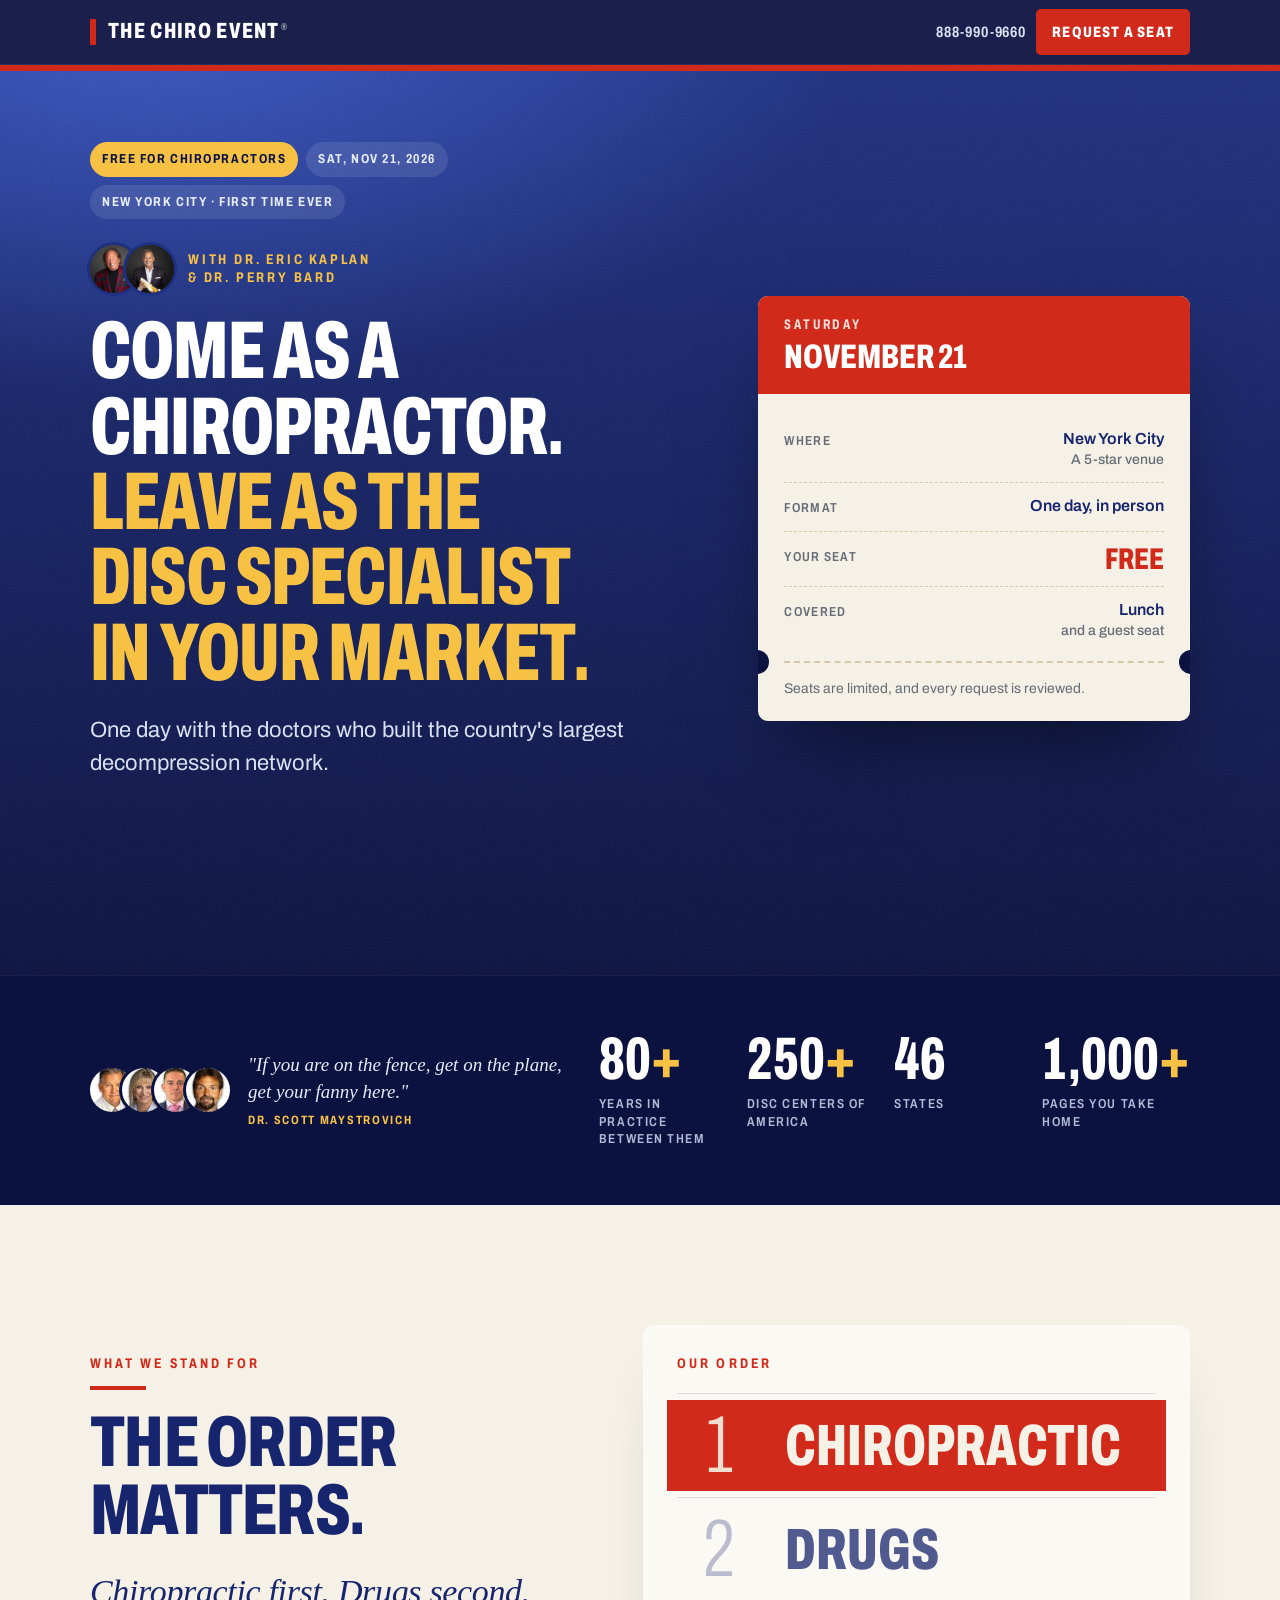
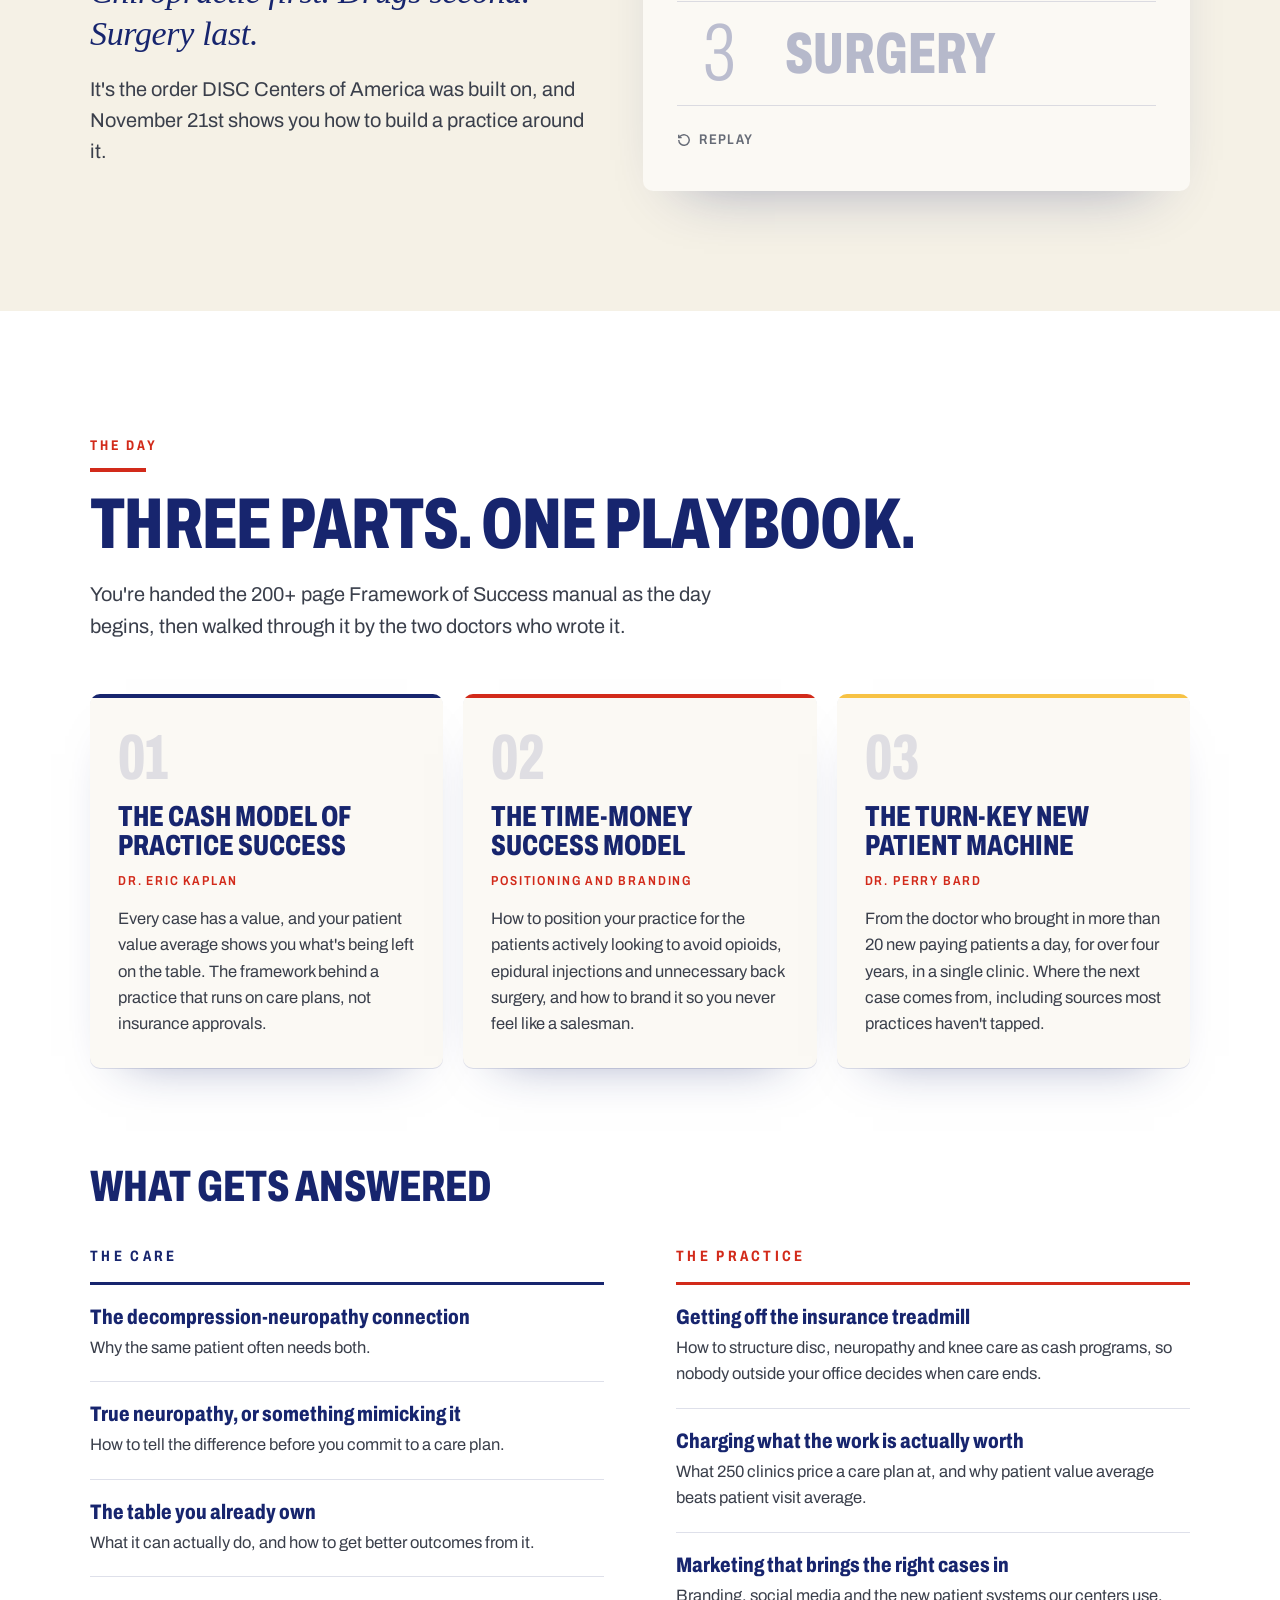
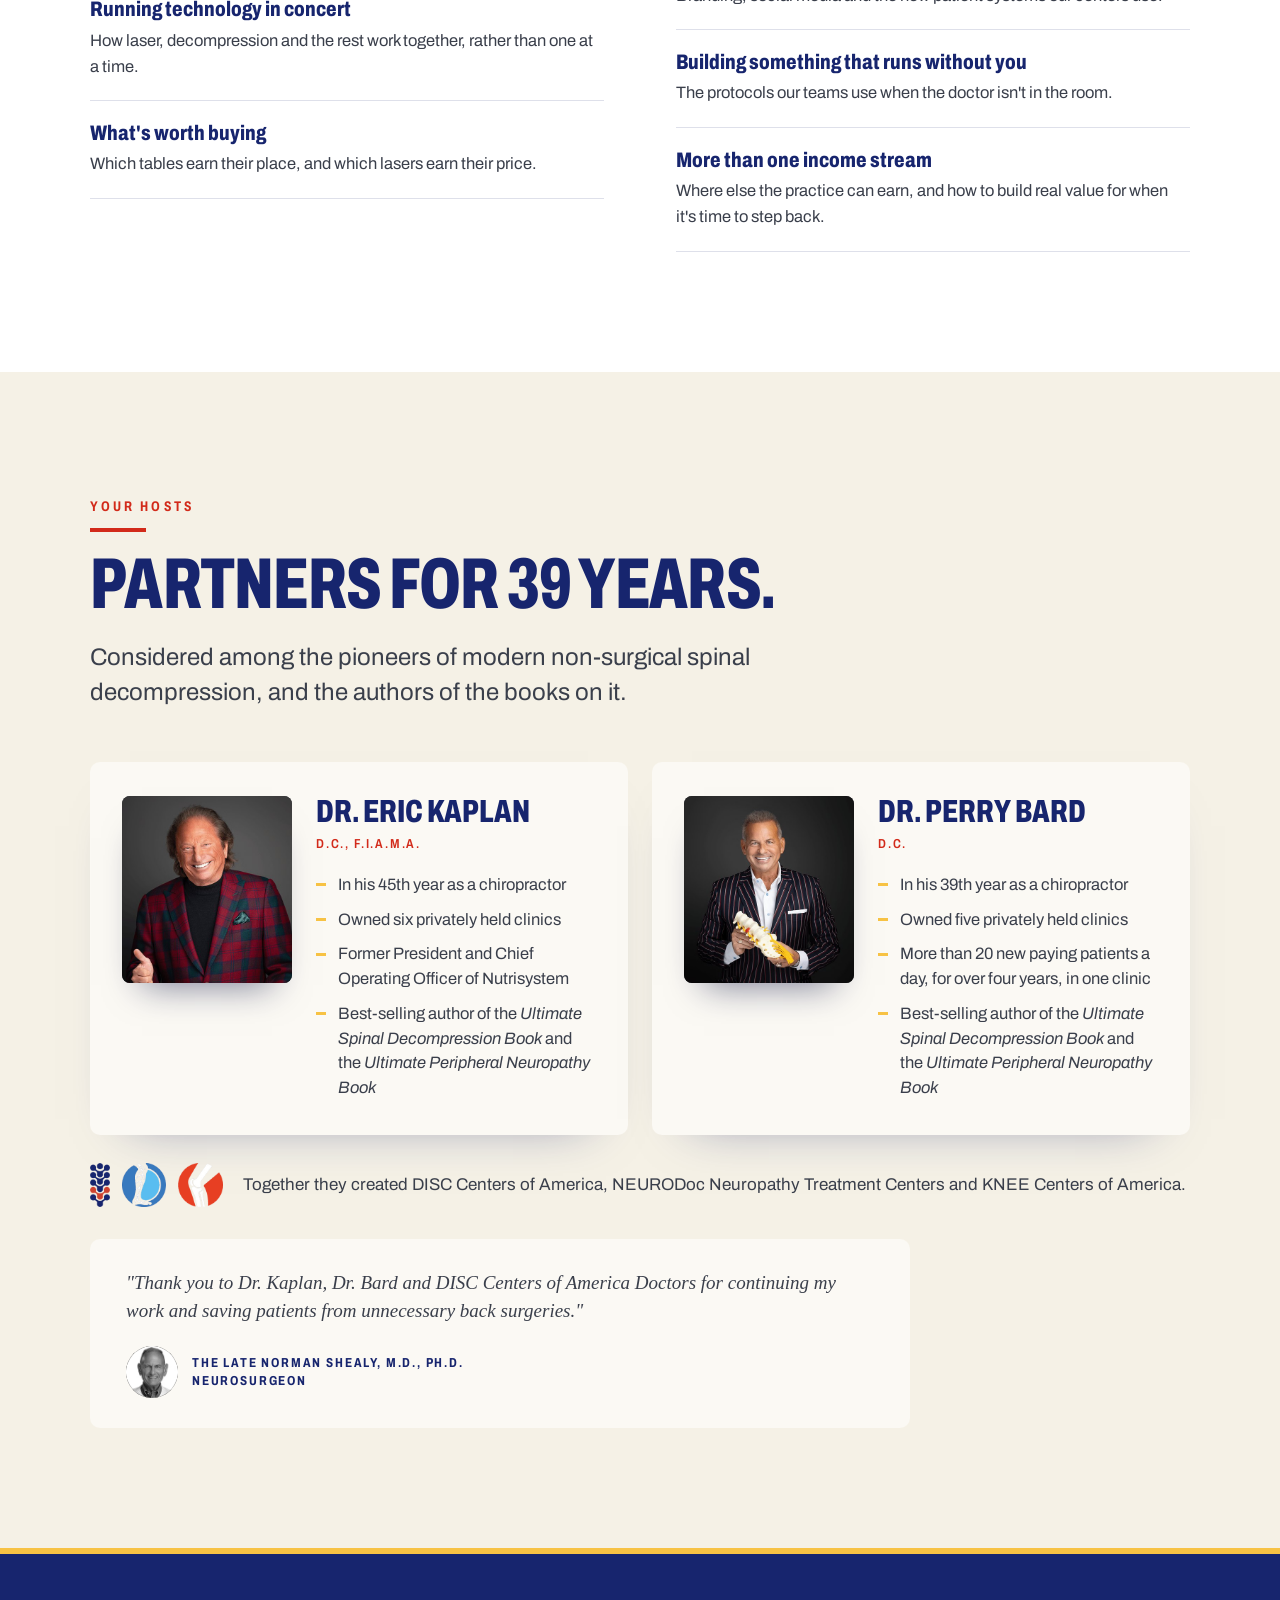
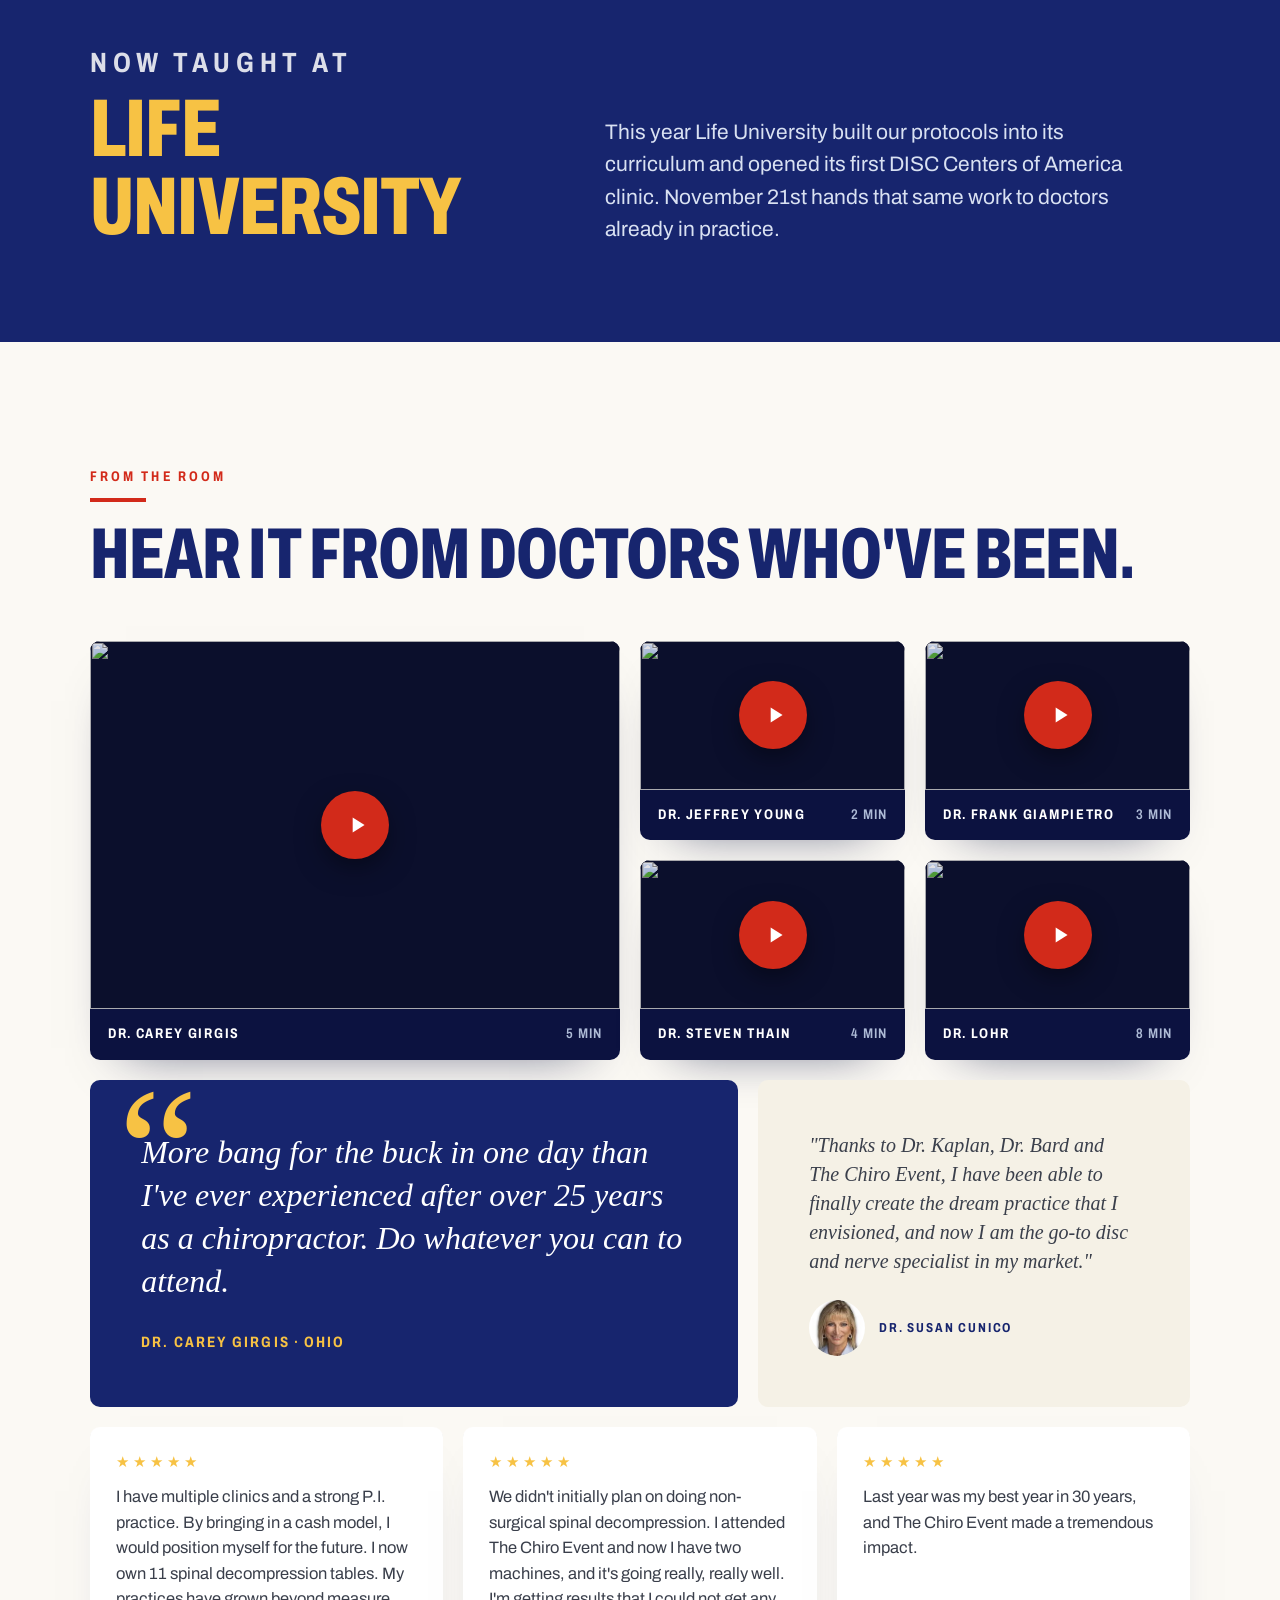
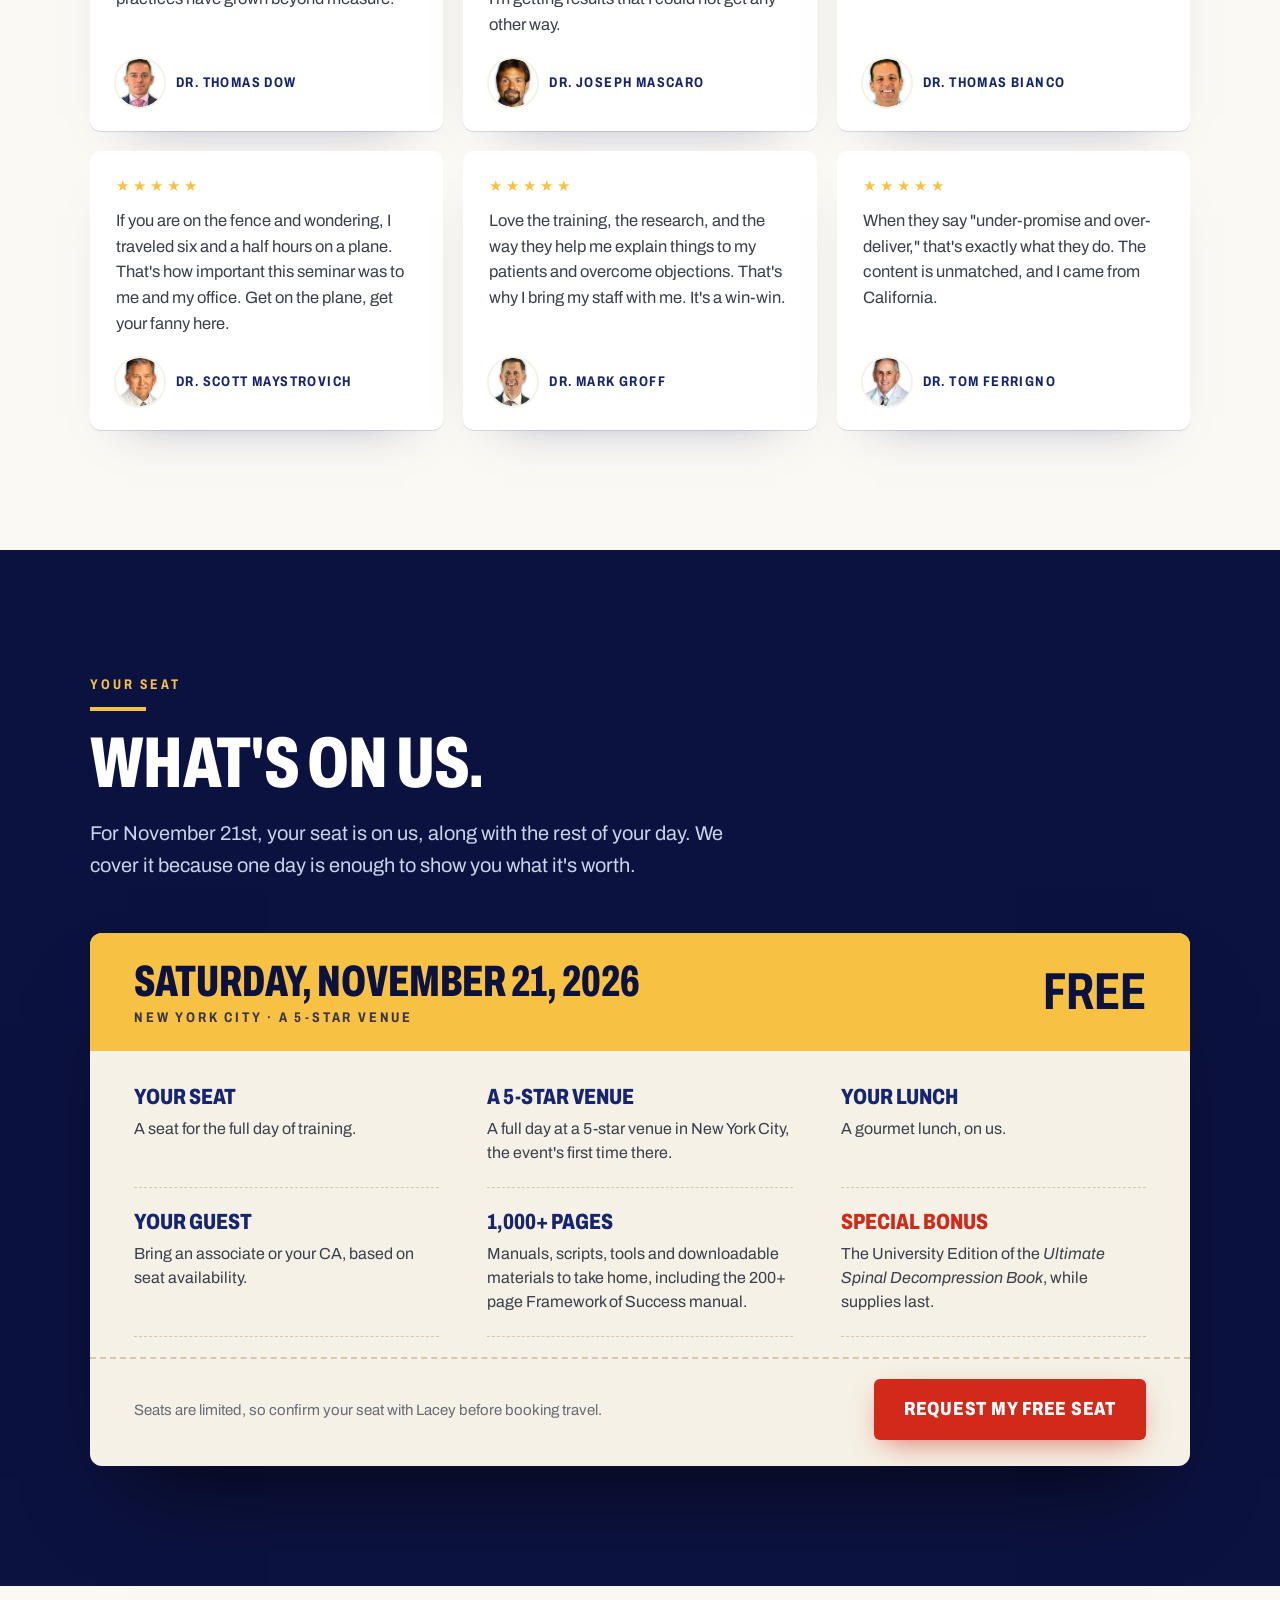
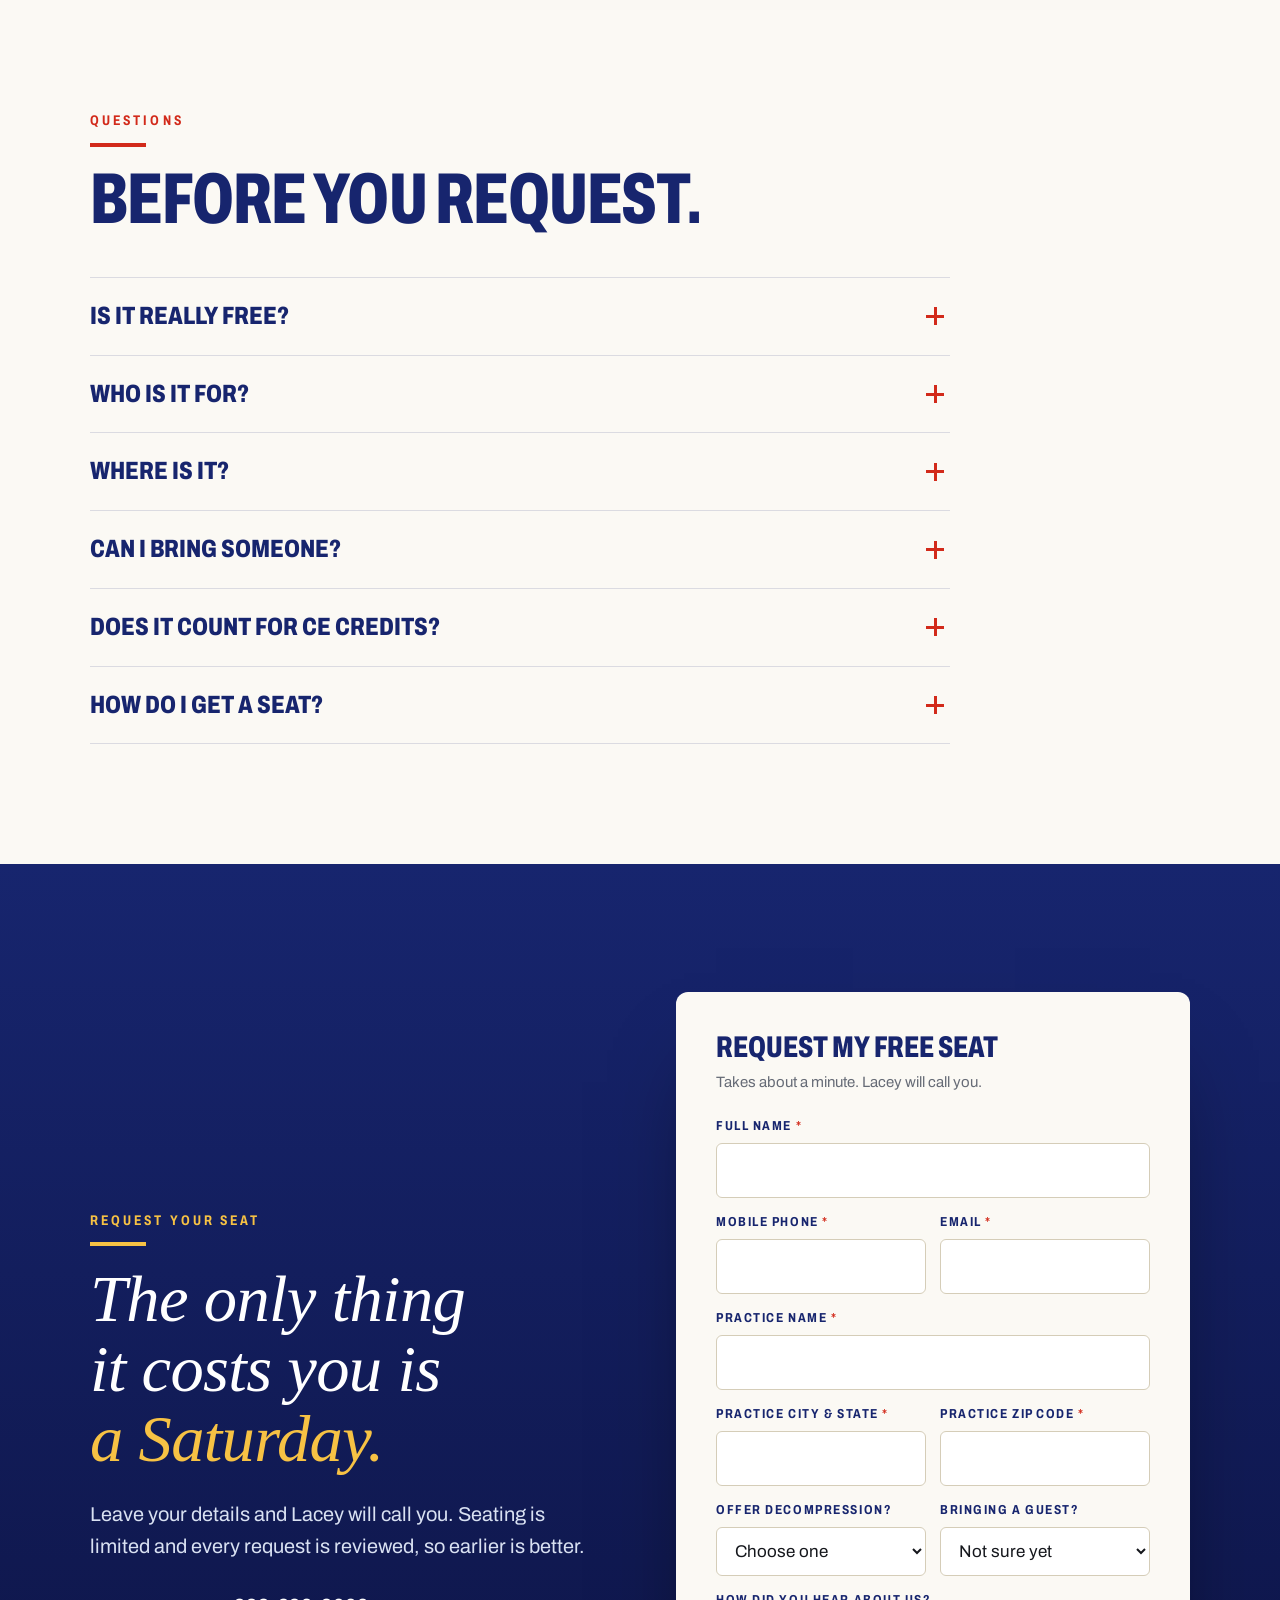
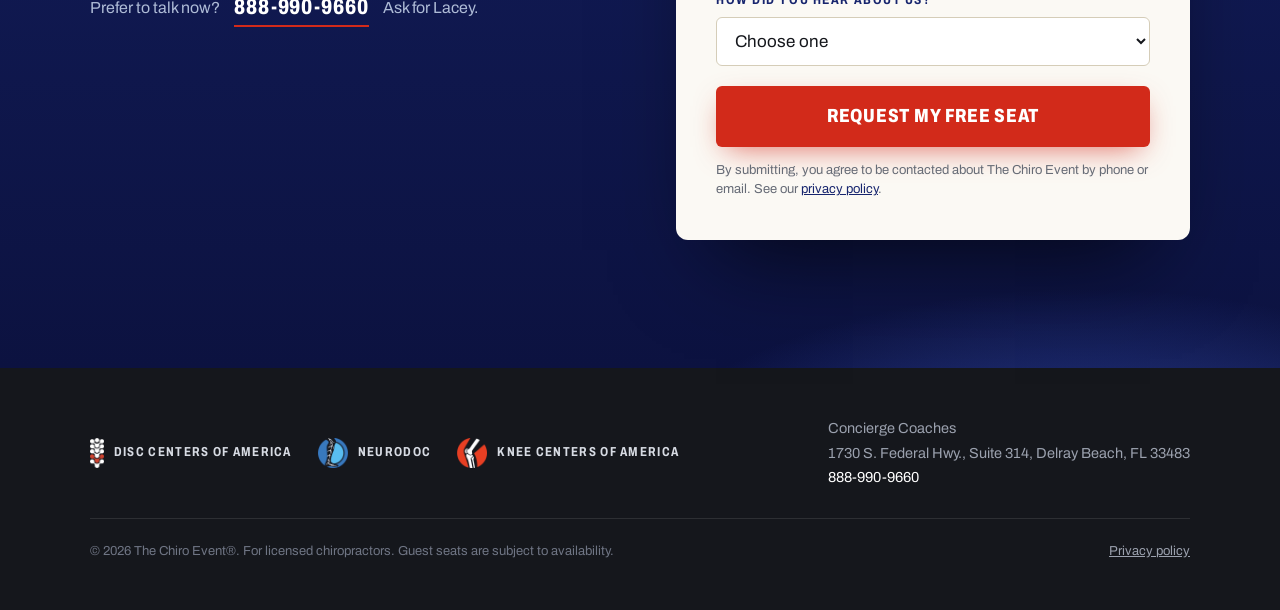
==== commit d463170c: "NYC: say 5-star venue, not hotel (matches nychiroevent.com) Co-Authored-By: Claude Opus 5.5 <noreply" ====
--- a/index.html
+++ b/index.html
@@ -4,7 +4,7 @@
 <meta charset="utf-8">
 <meta name="viewport" content="width=device-width, initial-scale=1, viewport-fit=cover">
 <title>The Chiro Event | Free One-Day Training for Chiropractors | November 21, 2026</title>
-<meta name="description" content="A free one-day training for chiropractors with Dr. Eric Kaplan and Dr. Perry Bard, the doctors who built the country's largest decompression network. Saturday, November 21, 2026, at a 5-star hotel in New York City. Seat, lunch and a guest seat covered.">
+<meta name="description" content="A free one-day training for chiropractors with Dr. Eric Kaplan and Dr. Perry Bard, the doctors who built the country's largest decompression network. Saturday, November 21, 2026, at a 5-star venue in New York City. Seat, lunch and a guest seat covered.">
 <link rel="canonical" href="https://thefreechiroevent.com/">
 <meta name="theme-color" content="#17256E">
 <link rel="icon" type="image/png" href="assets/favicon.png">
@@ -12,7 +12,7 @@
 <meta property="og:type" content="website">
 <meta property="og:url" content="https://thefreechiroevent.com/">
 <meta property="og:title" content="The Chiro Event | Come as a chiropractor. Leave as the disc specialist in your market.">
-<meta property="og:description" content="A free one-day training with Dr. Eric Kaplan and Dr. Perry Bard. Saturday, November 21, 2026, at a 5-star hotel in New York City.">
+<meta property="og:description" content="A free one-day training with Dr. Eric Kaplan and Dr. Perry Bard. Saturday, November 21, 2026, at a 5-star venue in New York City.">
 <meta property="og:image" content="https://thefreechiroevent.com/assets/og.jpg">
 <meta property="og:image:width" content="1200">
 <meta property="og:image:height" content="630">
@@ -387,7 +387,7 @@
         <div class="cd" id="countdown" hidden><b id="cd-n"></b><span id="cd-l"></span></div>
       </div>
       <dl class="body">
-        <div class="row"><dt>Where</dt><dd>New York City<small>A 5-star hotel</small></dd></div>
+        <div class="row"><dt>Where</dt><dd>New York City<small>A 5-star venue</small></dd></div>
         <div class="row"><dt>Format</dt><dd>One day, in person</dd></div>
         <div class="row"><dt>Your seat</dt><dd class="price"><strong>Free</strong></dd></div>
         <div class="row"><dt>Covered</dt><dd>Lunch<small>and a guest seat</small></dd></div>
@@ -579,12 +579,12 @@
     <p class="lede rv d2">For November 21st, your seat is on us, along with the rest of your day. We cover it because one day is enough to show you what it's worth.</p>
     <div class="tk rv">
       <div class="tk-top">
-        <div class="d">Saturday, November 21, 2026<span>New York City &middot; A 5-star hotel</span></div>
+        <div class="d">Saturday, November 21, 2026<span>New York City &middot; A 5-star venue</span></div>
         <div class="p"><b>Free</b></div>
       </div>
       <div class="tk-grid">
         <div class="tk-item"><b>Your seat</b><span>A seat for the full day of training.</span></div>
-        <div class="tk-item"><b>A 5-star venue</b><span>A full day at a 5-star hotel in New York City, the event's first time there.</span></div>
+        <div class="tk-item"><b>A 5-star venue</b><span>A full day at a 5-star venue in New York City, the event's first time there.</span></div>
         <div class="tk-item"><b>Your lunch</b><span>A gourmet lunch, on us.</span></div>
         <div class="tk-item"><b>Your guest</b><span>Bring an associate or your CA, based on seat availability.</span></div>
         <div class="tk-item"><b>1,000+ pages</b><span>Manuals, scripts, tools and downloadable materials to take home, including the 200+ page Framework of Success manual.</span></div>
@@ -605,7 +605,7 @@
     <div class="list rv d2">
       <details><summary>Is it really free?</summary><p>Yes. For November 21st your seat, lunch and a guest seat are all covered, based on seat availability. The only thing it costs you is a Saturday.</p></details>
       <details><summary>Who is it for?</summary><p>Licensed chiropractors who want a more profitable practice, less dependence on insurance, or more disc, neuropathy and knee cases through the door. It works whether you already own decompression equipment or you're weighing it up.</p></details>
-      <details><summary>Where is it?</summary><p>A 5-star hotel in New York City. Lacey will share the venue details when she calls about your seat, so confirm with her before you book travel.</p></details>
+      <details><summary>Where is it?</summary><p>A 5-star venue in New York City. Lacey will share the venue details when she calls about your seat, so confirm with her before you book travel.</p></details>
       <details><summary>Can I bring someone?</summary><p>Yes. Your registration includes one guest seat, based on availability. An associate or your CA is a good choice, because the systems work best when the whole team has heard them.</p></details>
       <details><summary>Does it count for CE credits?</summary><p>No. The Chiro Event is a business and clinical training day rather than a CE course. Continuing education is offered separately through our national certifications.</p></details>
       <details><summary>How do I get a seat?</summary><p>Fill in the short form below, or call <a href="tel:+18889909660">888-990-9660</a> and ask for Lacey. Seating is limited and every request is reviewed, and Lacey will call you about your seat.</p></details>
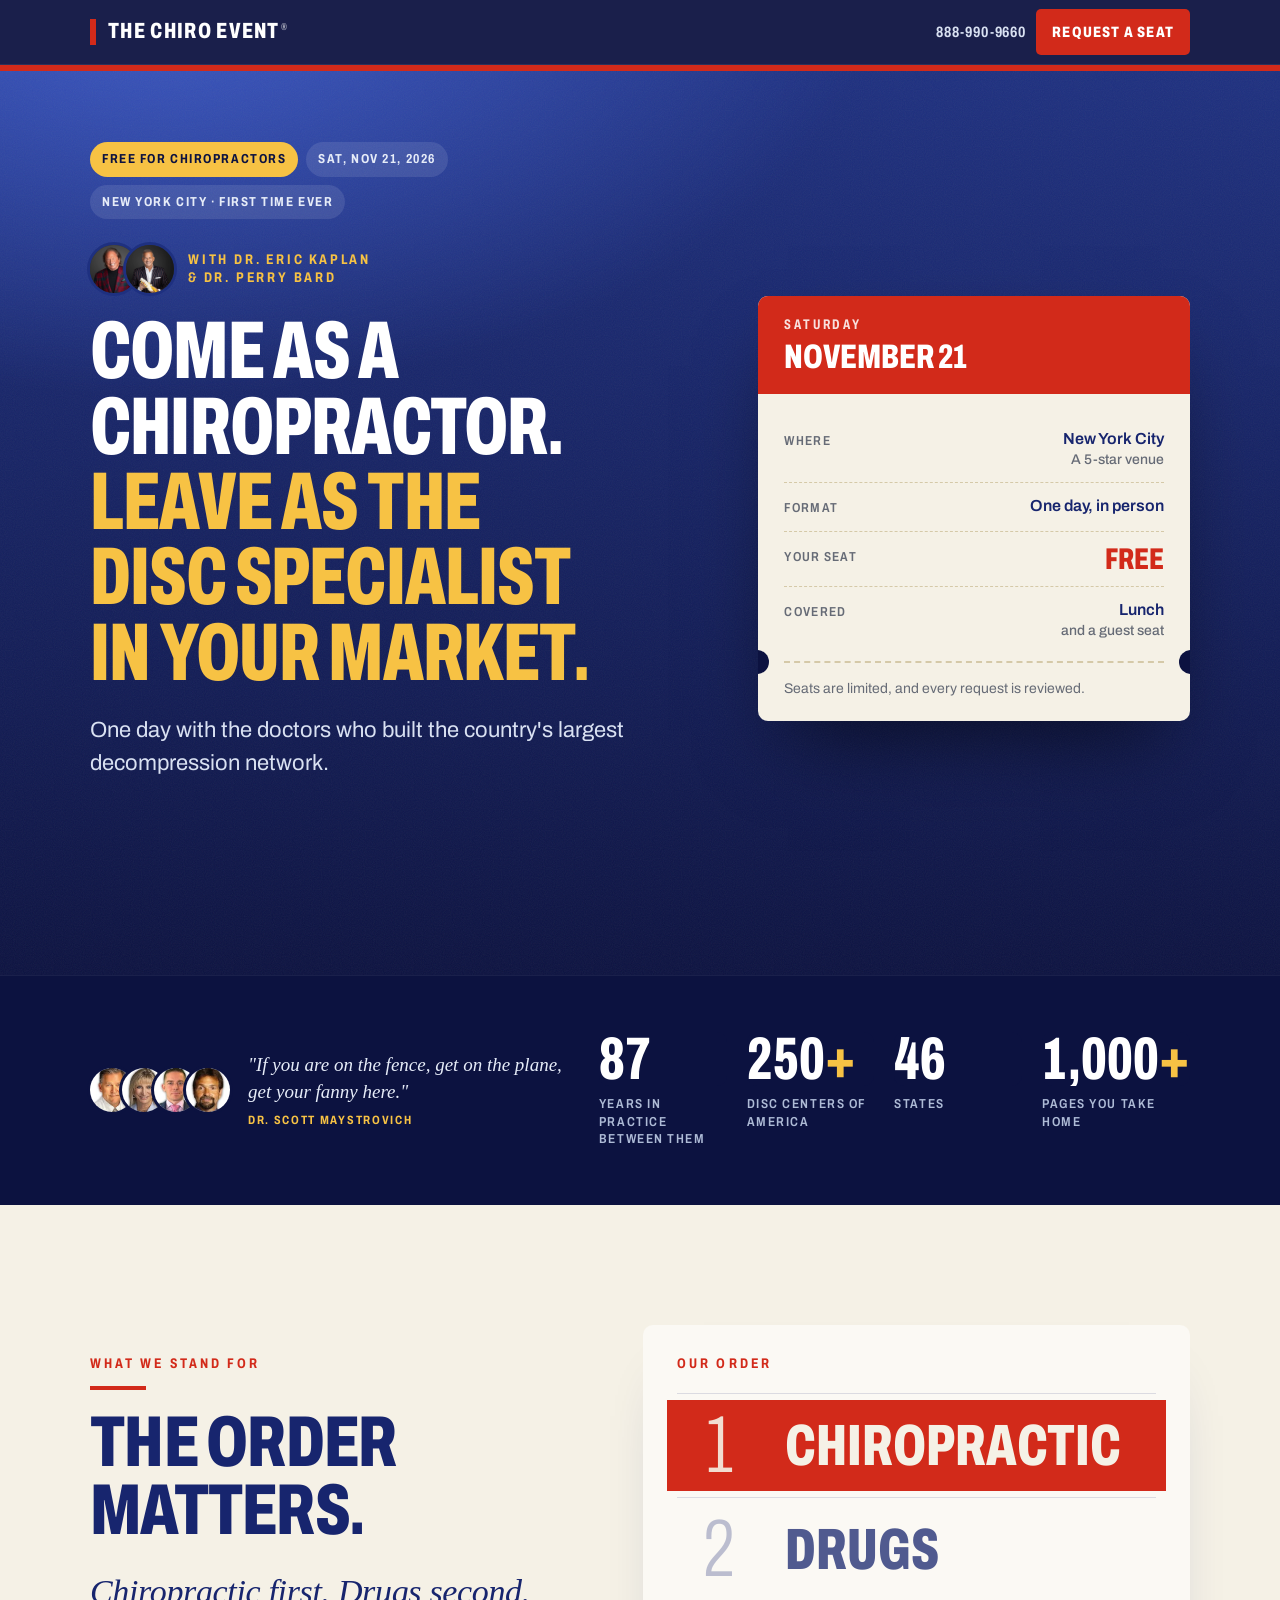
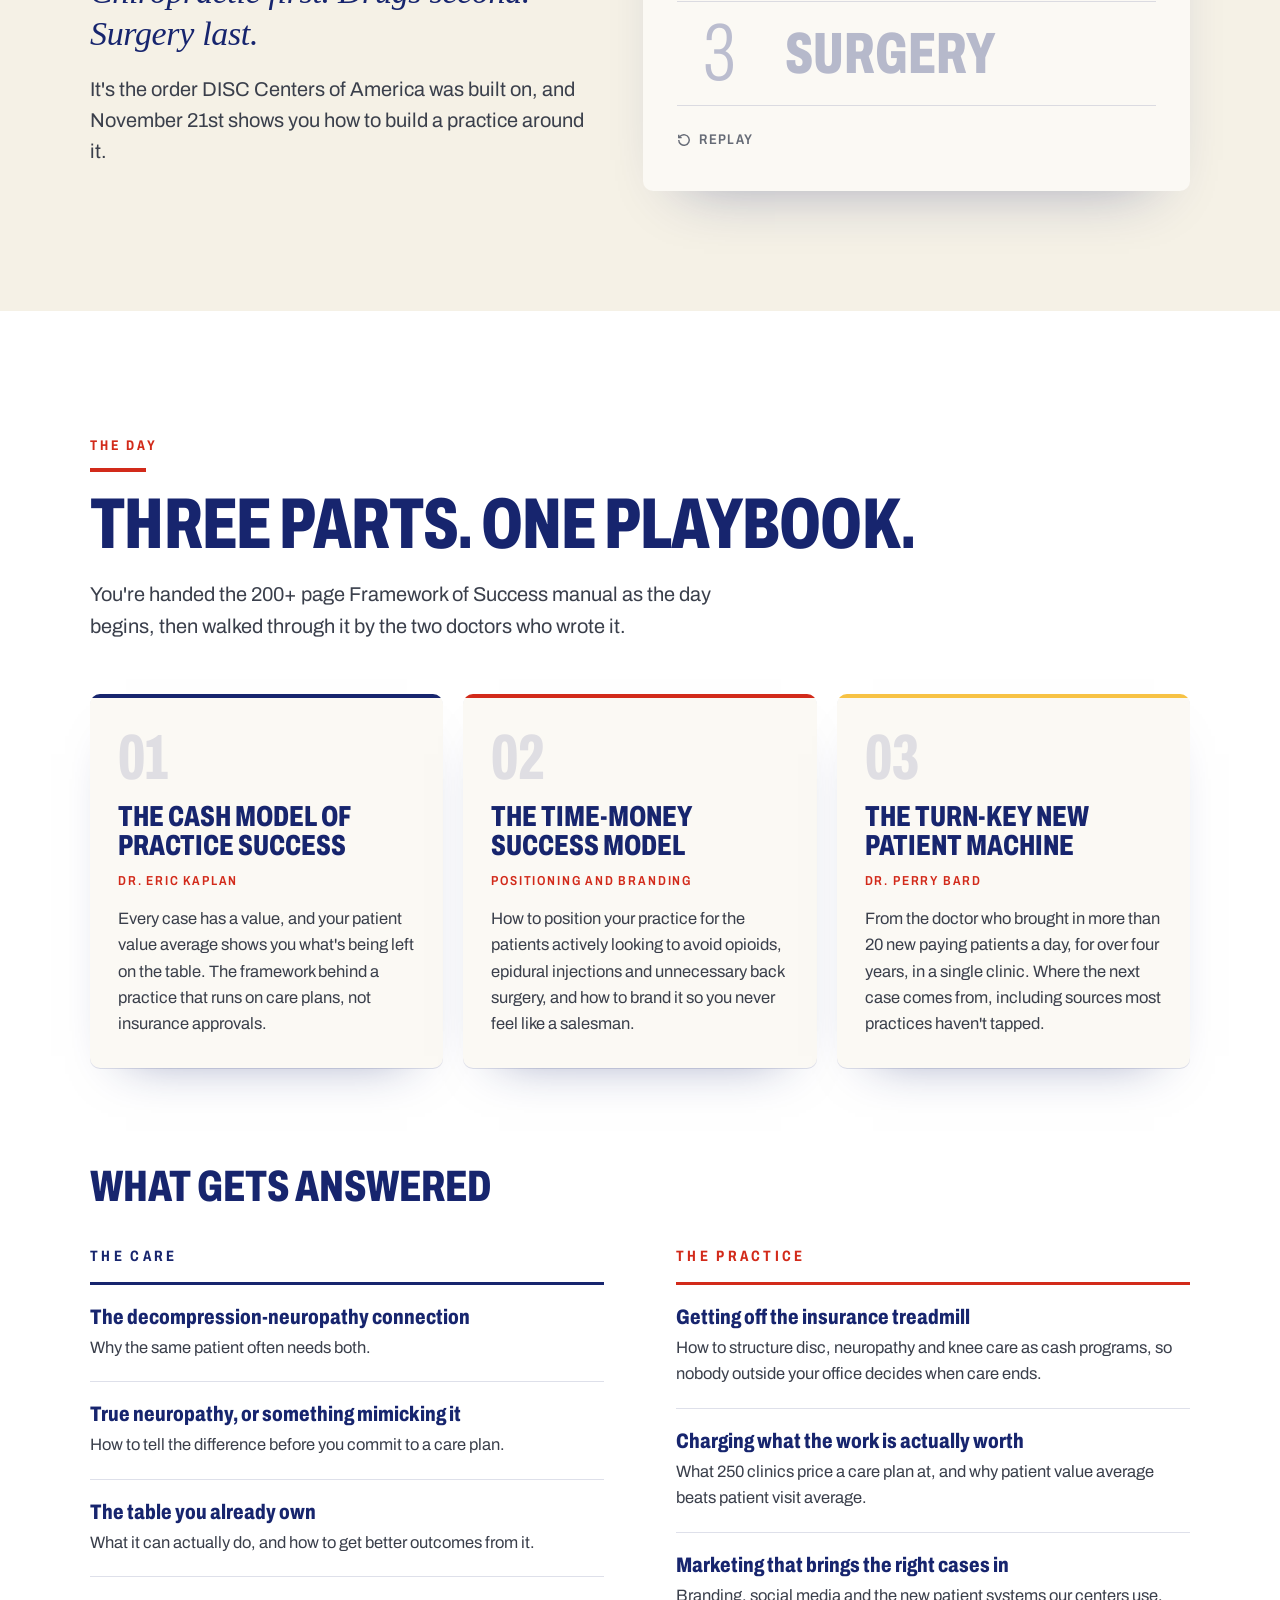
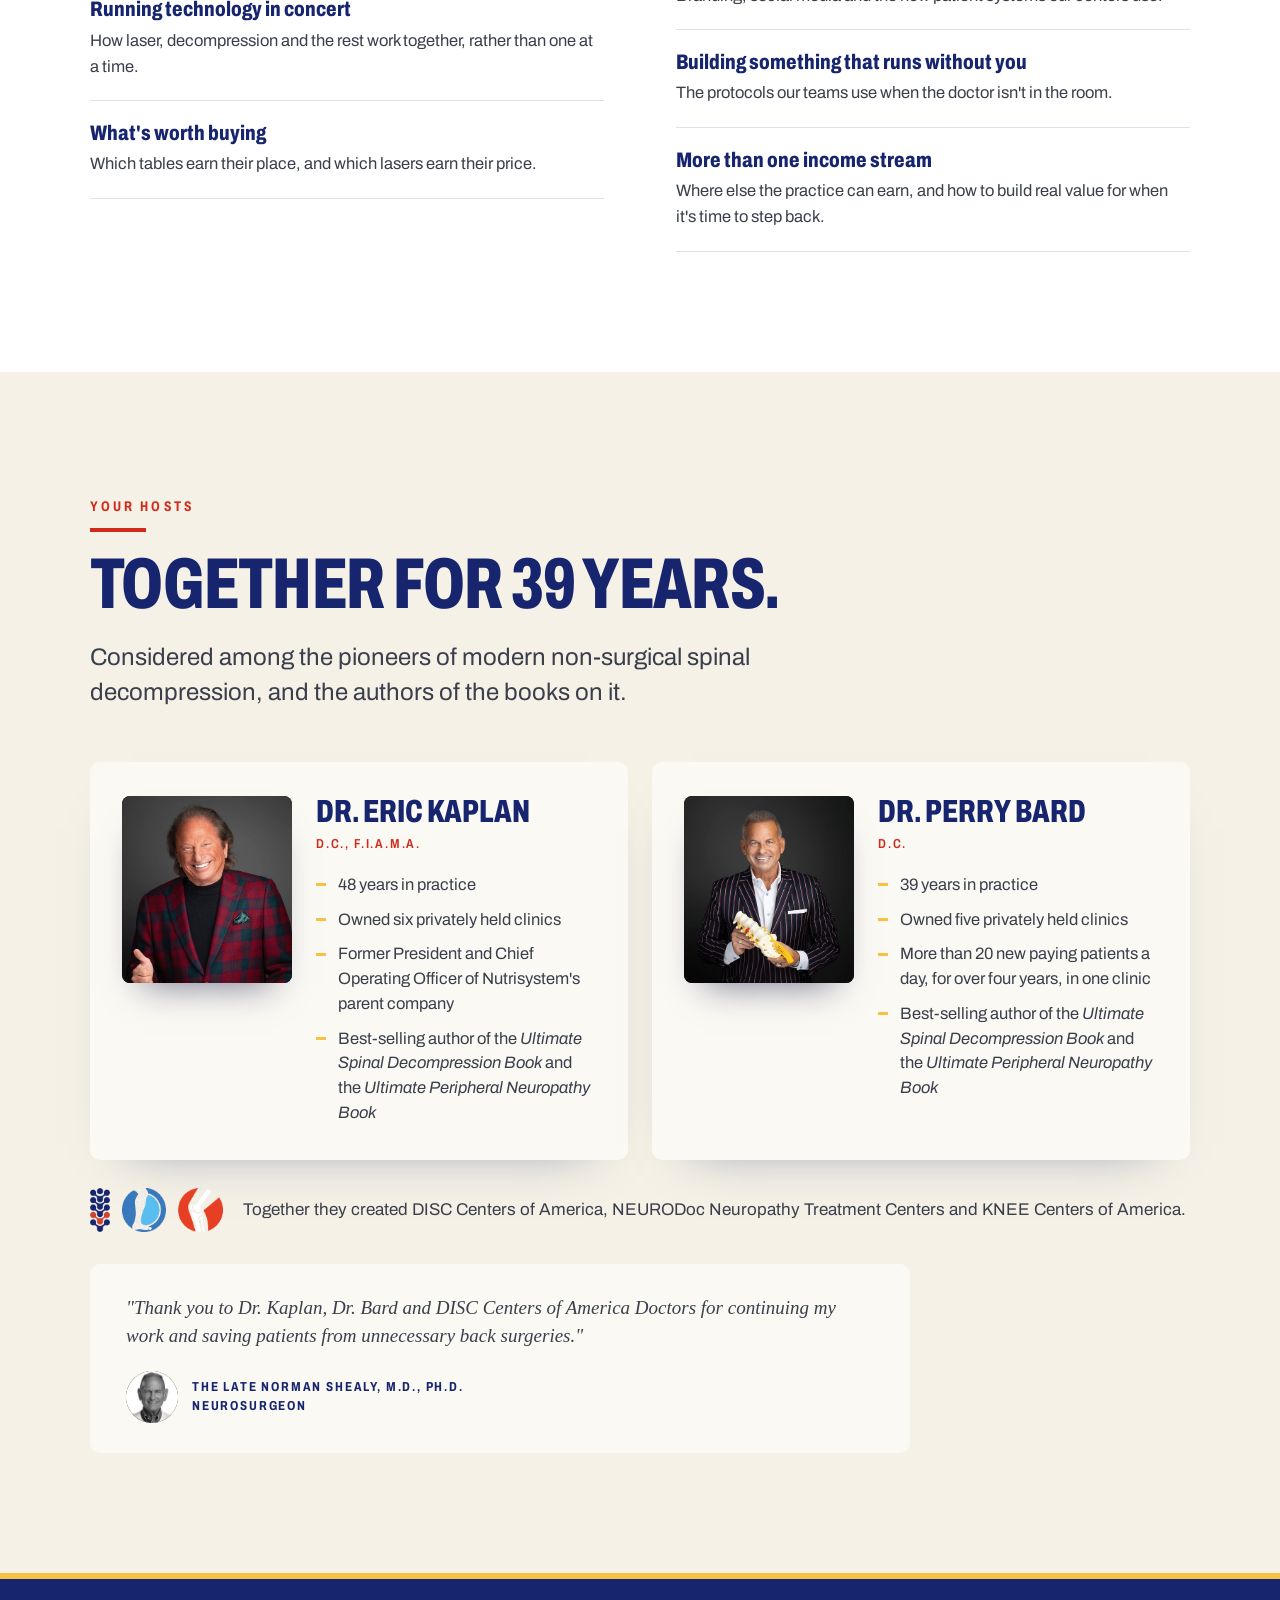
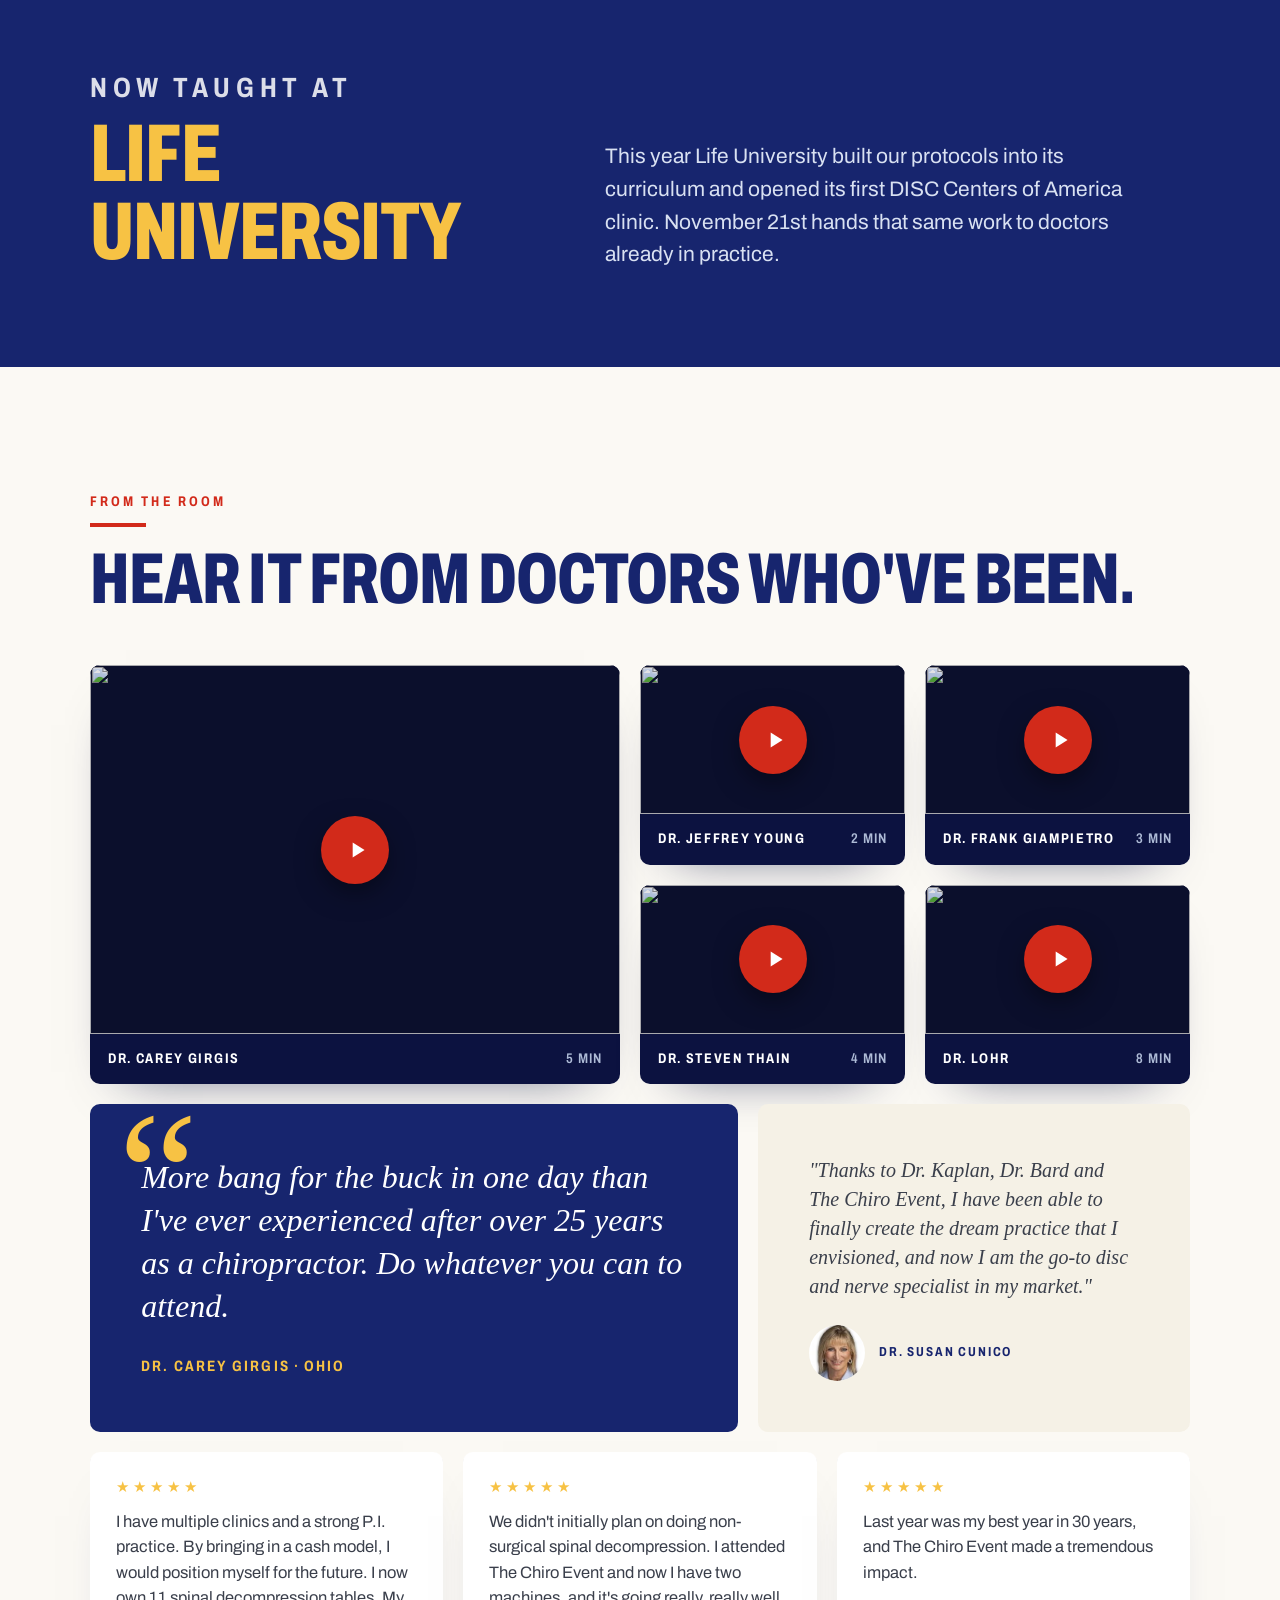
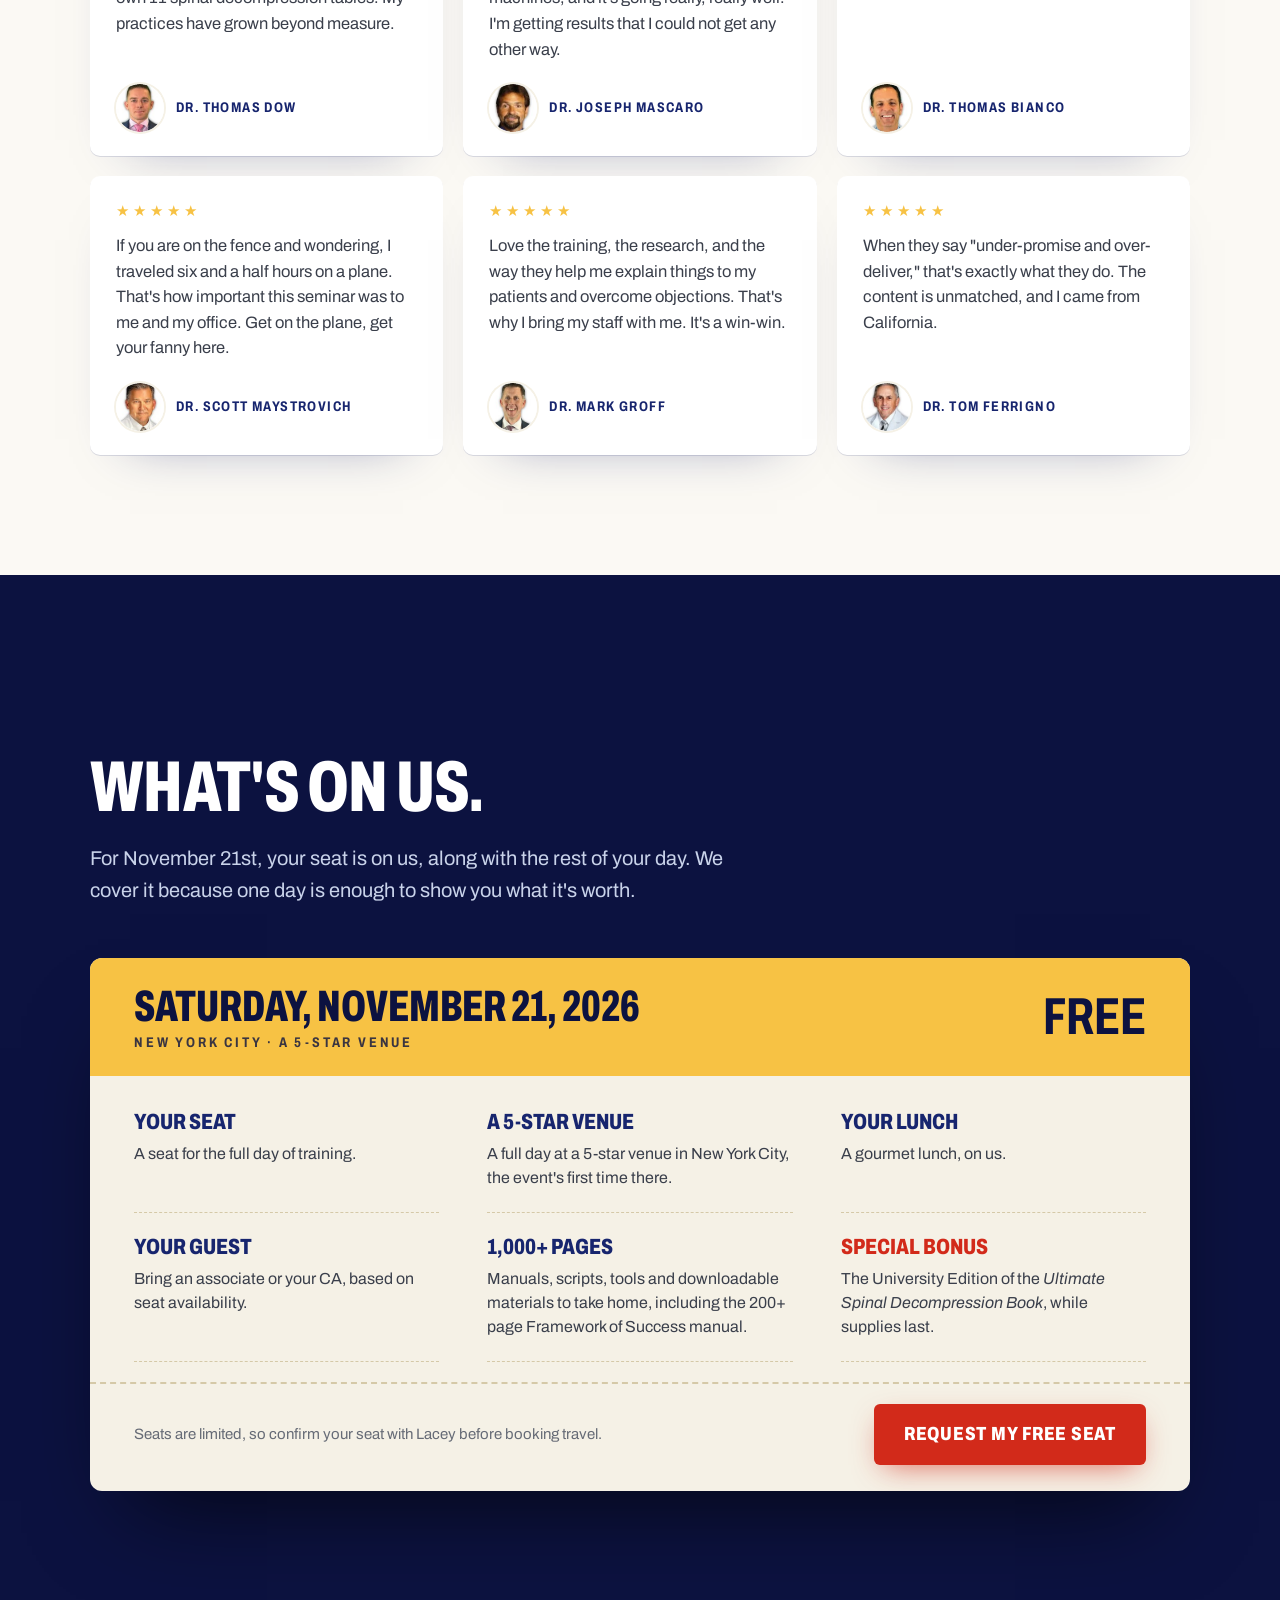
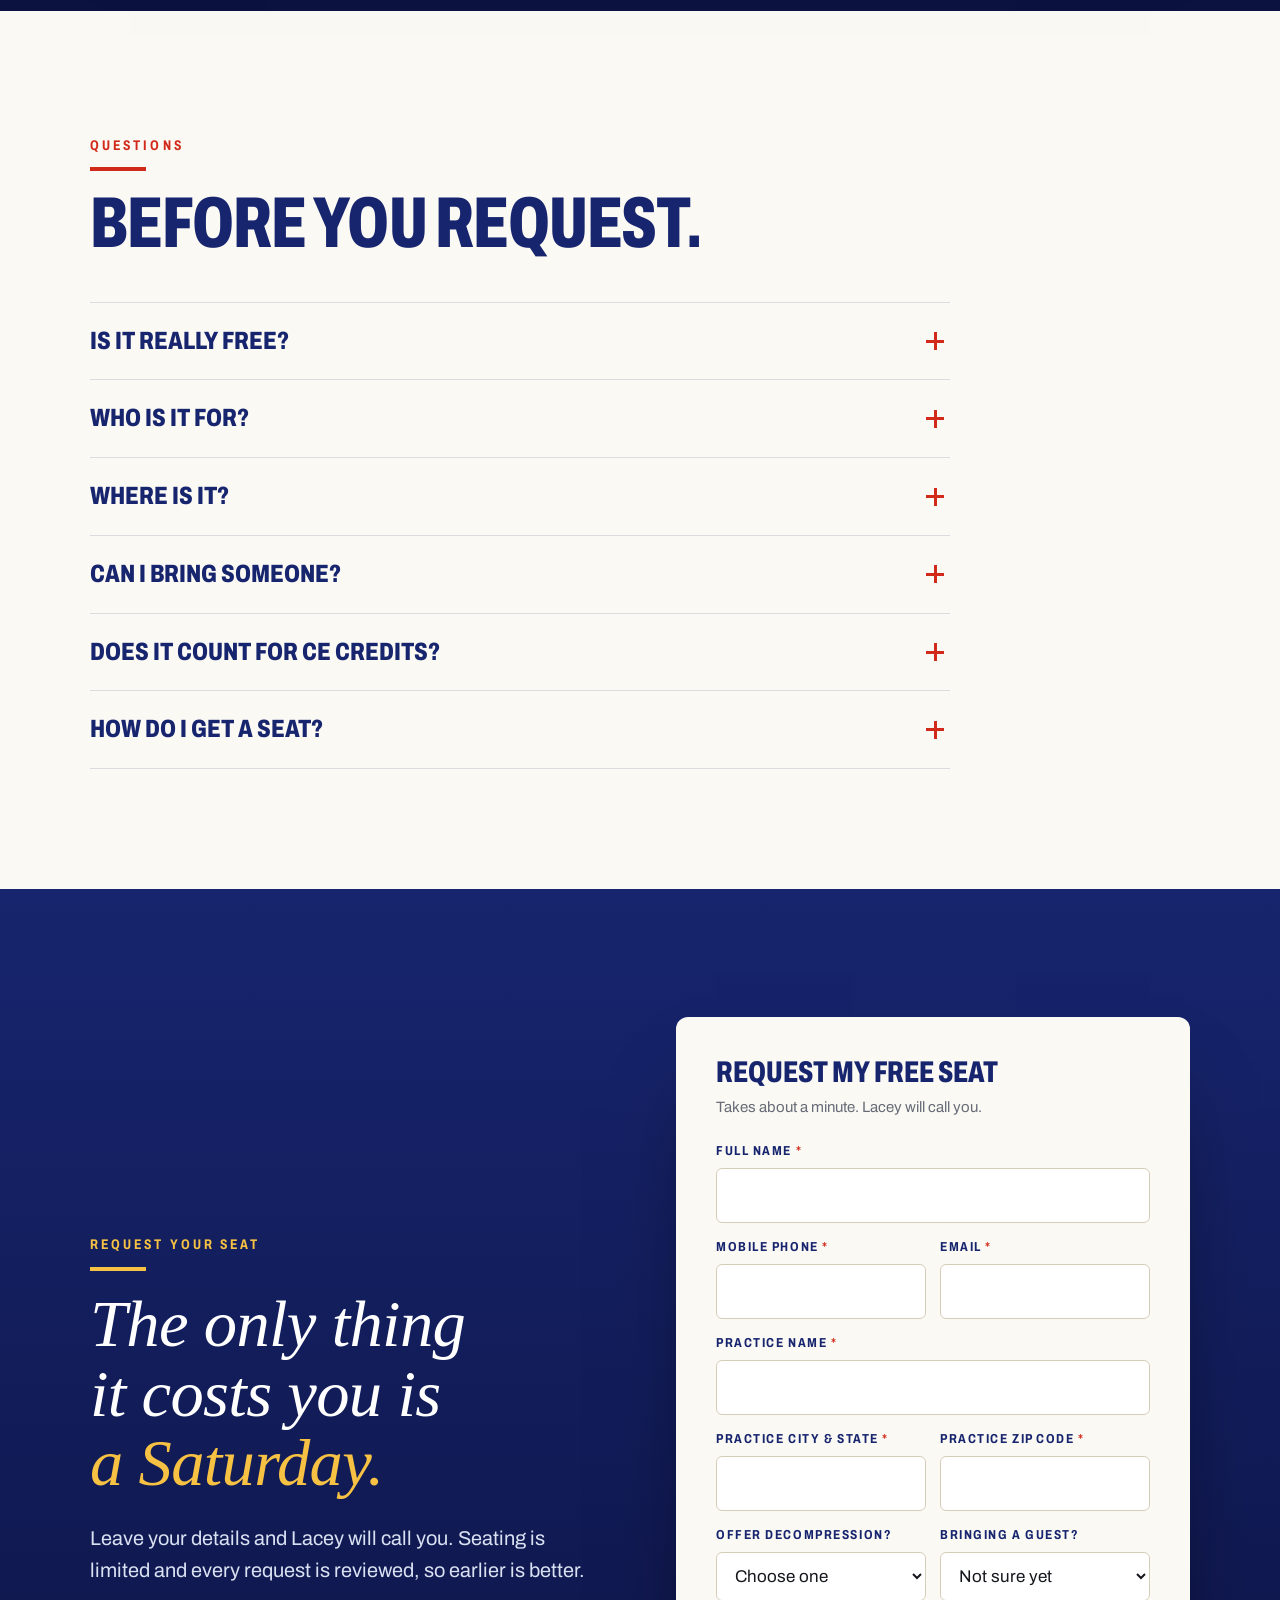
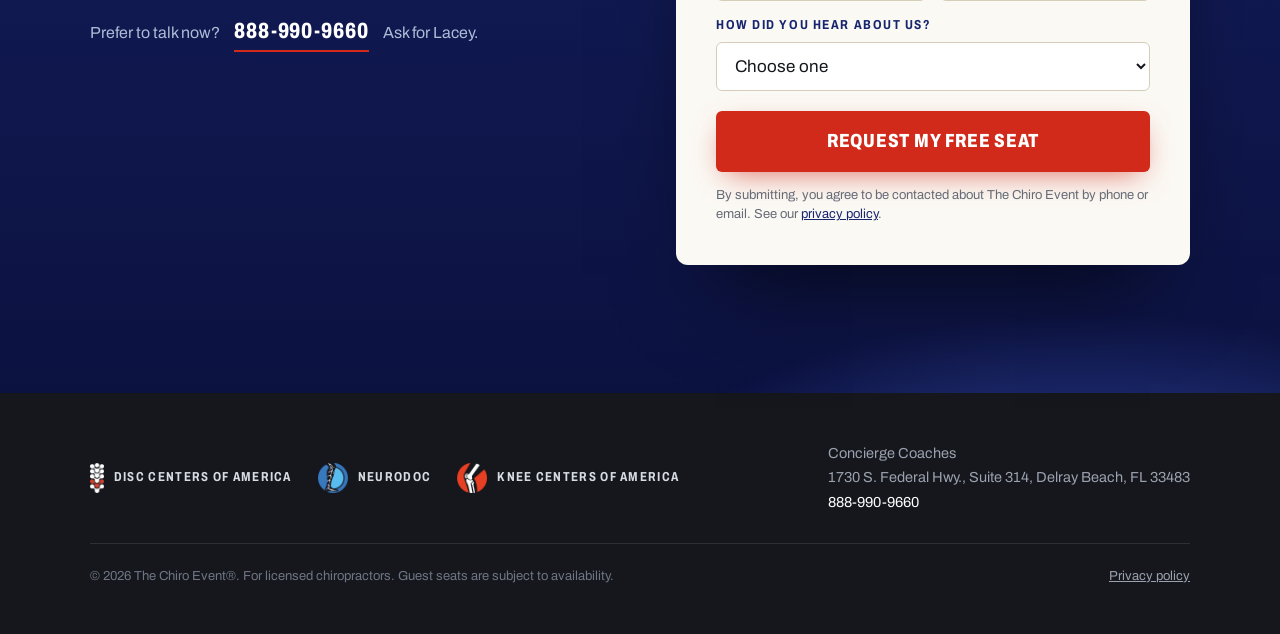
==== commit 1de094ea: "Doctor bios: 48 / 39 years in practice, 87 between them, 39 years together, Nutrisystem parent compa" ====
--- a/index.html
+++ b/index.html
@@ -405,7 +405,7 @@
       <p>"If you are on the fence, get on the plane, get your fanny here."<span>Dr. Scott Maystrovich</span></p>
     </div>
     <div class="pb-stats">
-      <div class="stat rv"><div class="v" data-count="80">80<em>+</em></div><div class="k">Years in practice between them</div></div>
+      <div class="stat rv"><div class="v" data-count="87">87</div><div class="k">Years in practice between them</div></div>
       <div class="stat rv d1"><div class="v" data-count="250">250<em>+</em></div><div class="k">DISC Centers of America</div></div>
       <div class="stat rv d2"><div class="v" data-count="46">46</div><div class="k">States</div></div>
       <div class="stat rv d3"><div class="v" data-count="1000">1,000<em>+</em></div><div class="k">Pages you take home</div></div>
@@ -491,7 +491,7 @@
 <section class="docs sec" aria-labelledby="docs-h">
   <div class="wrap">
     <p class="eyebrow rv">Your hosts</p>
-    <h2 class="sec-h cond rv d1" id="docs-h">Partners for 39 years.</h2>
+    <h2 class="sec-h cond rv d1" id="docs-h">Together for 39 years.</h2>
     <p class="pioneer rv d2">Considered among the pioneers of modern non-surgical spinal decompression, and the authors of the books on it.</p>
     <div class="grid">
       <article class="doc rv">
@@ -500,9 +500,9 @@
           <h3>Dr. Eric Kaplan</h3>
           <p class="cred">D.C., F.I.A.M.A.</p>
           <ul>
-            <li>In his 45th year as a chiropractor</li>
+            <li>48 years in practice</li>
             <li>Owned six privately held clinics</li>
-            <li>Former President and Chief Operating Officer of Nutrisystem</li>
+            <li>Former President and Chief Operating Officer of Nutrisystem's parent company</li>
             <li>Best-selling author of the <i>Ultimate Spinal Decompression Book</i> and the <i>Ultimate Peripheral Neuropathy Book</i></li>
           </ul>
         </div>
@@ -513,7 +513,7 @@
           <h3>Dr. Perry Bard</h3>
           <p class="cred">D.C.</p>
           <ul>
-            <li>In his 39th year as a chiropractor</li>
+            <li>39 years in practice</li>
             <li>Owned five privately held clinics</li>
             <li>More than 20 new paying patients a day, for over four years, in one clinic</li>
             <li>Best-selling author of the <i>Ultimate Spinal Decompression Book</i> and the <i>Ultimate Peripheral Neuropathy Book</i></li>
